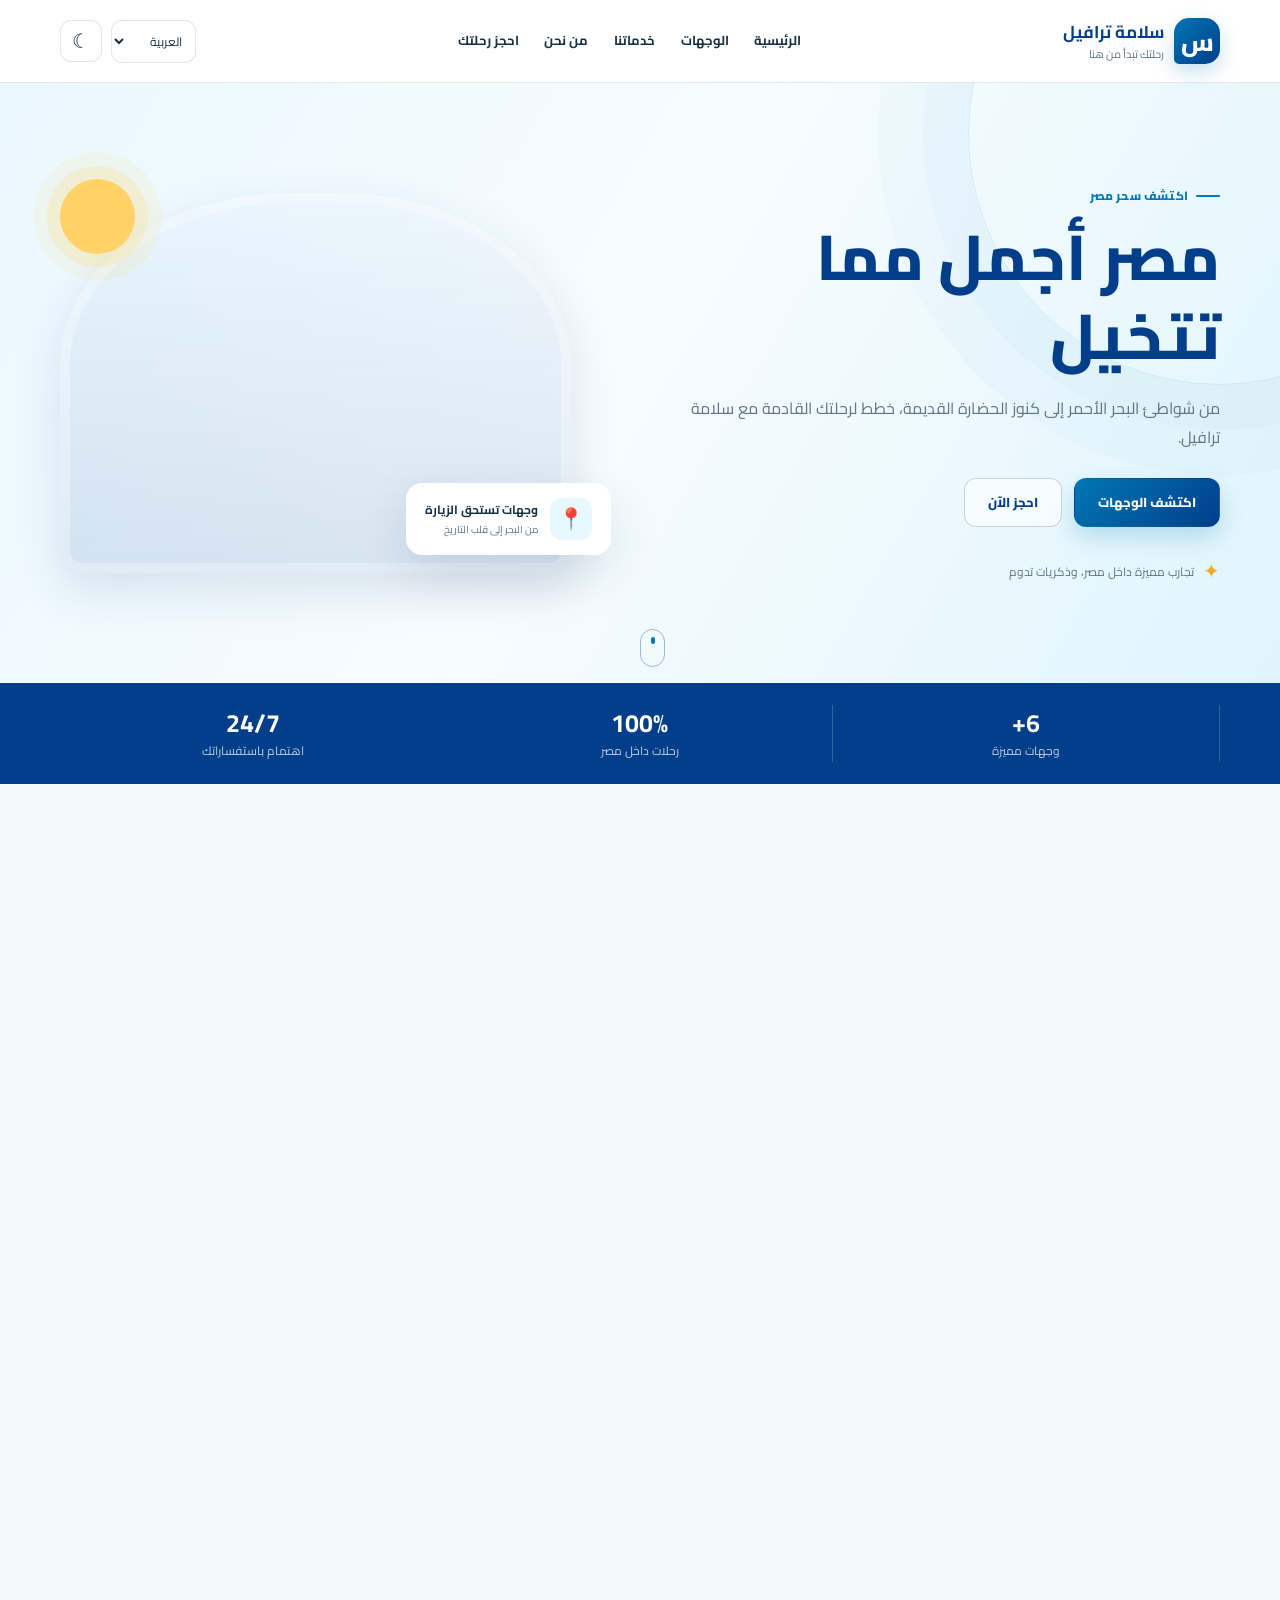
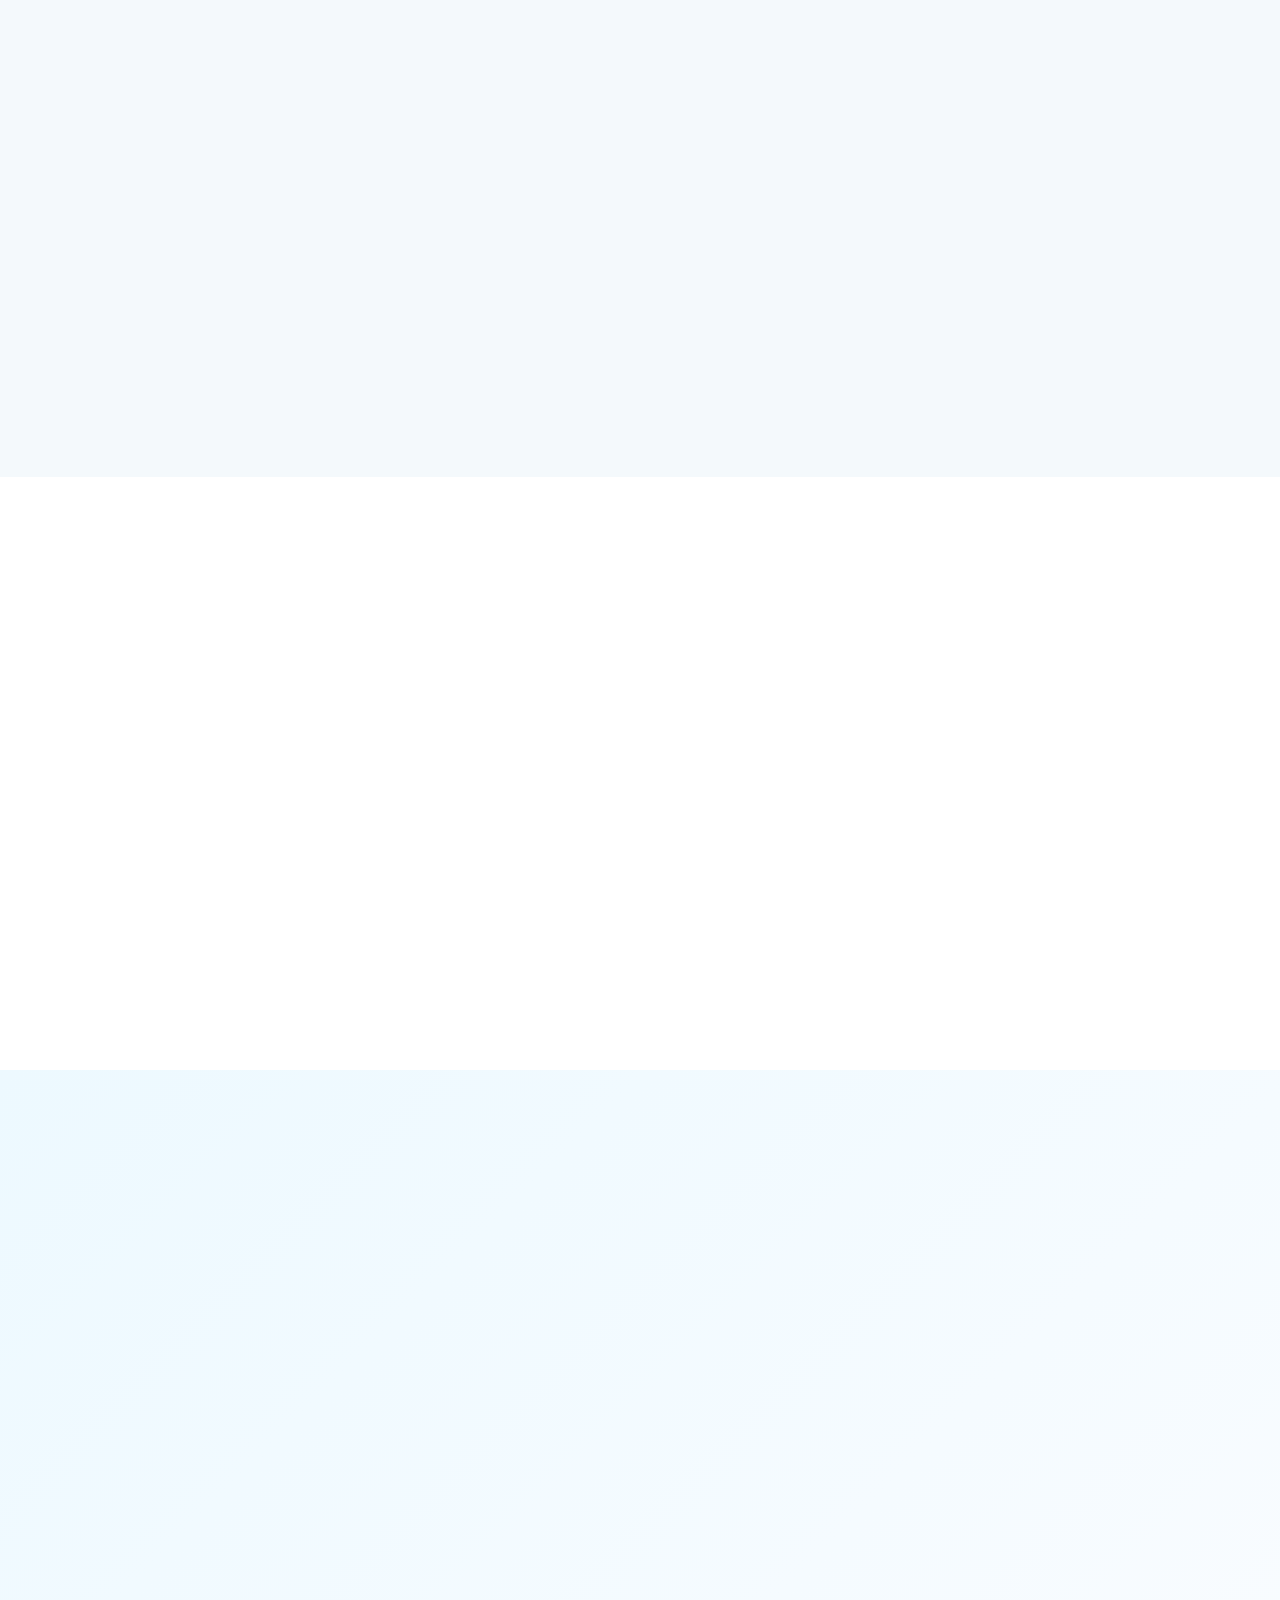
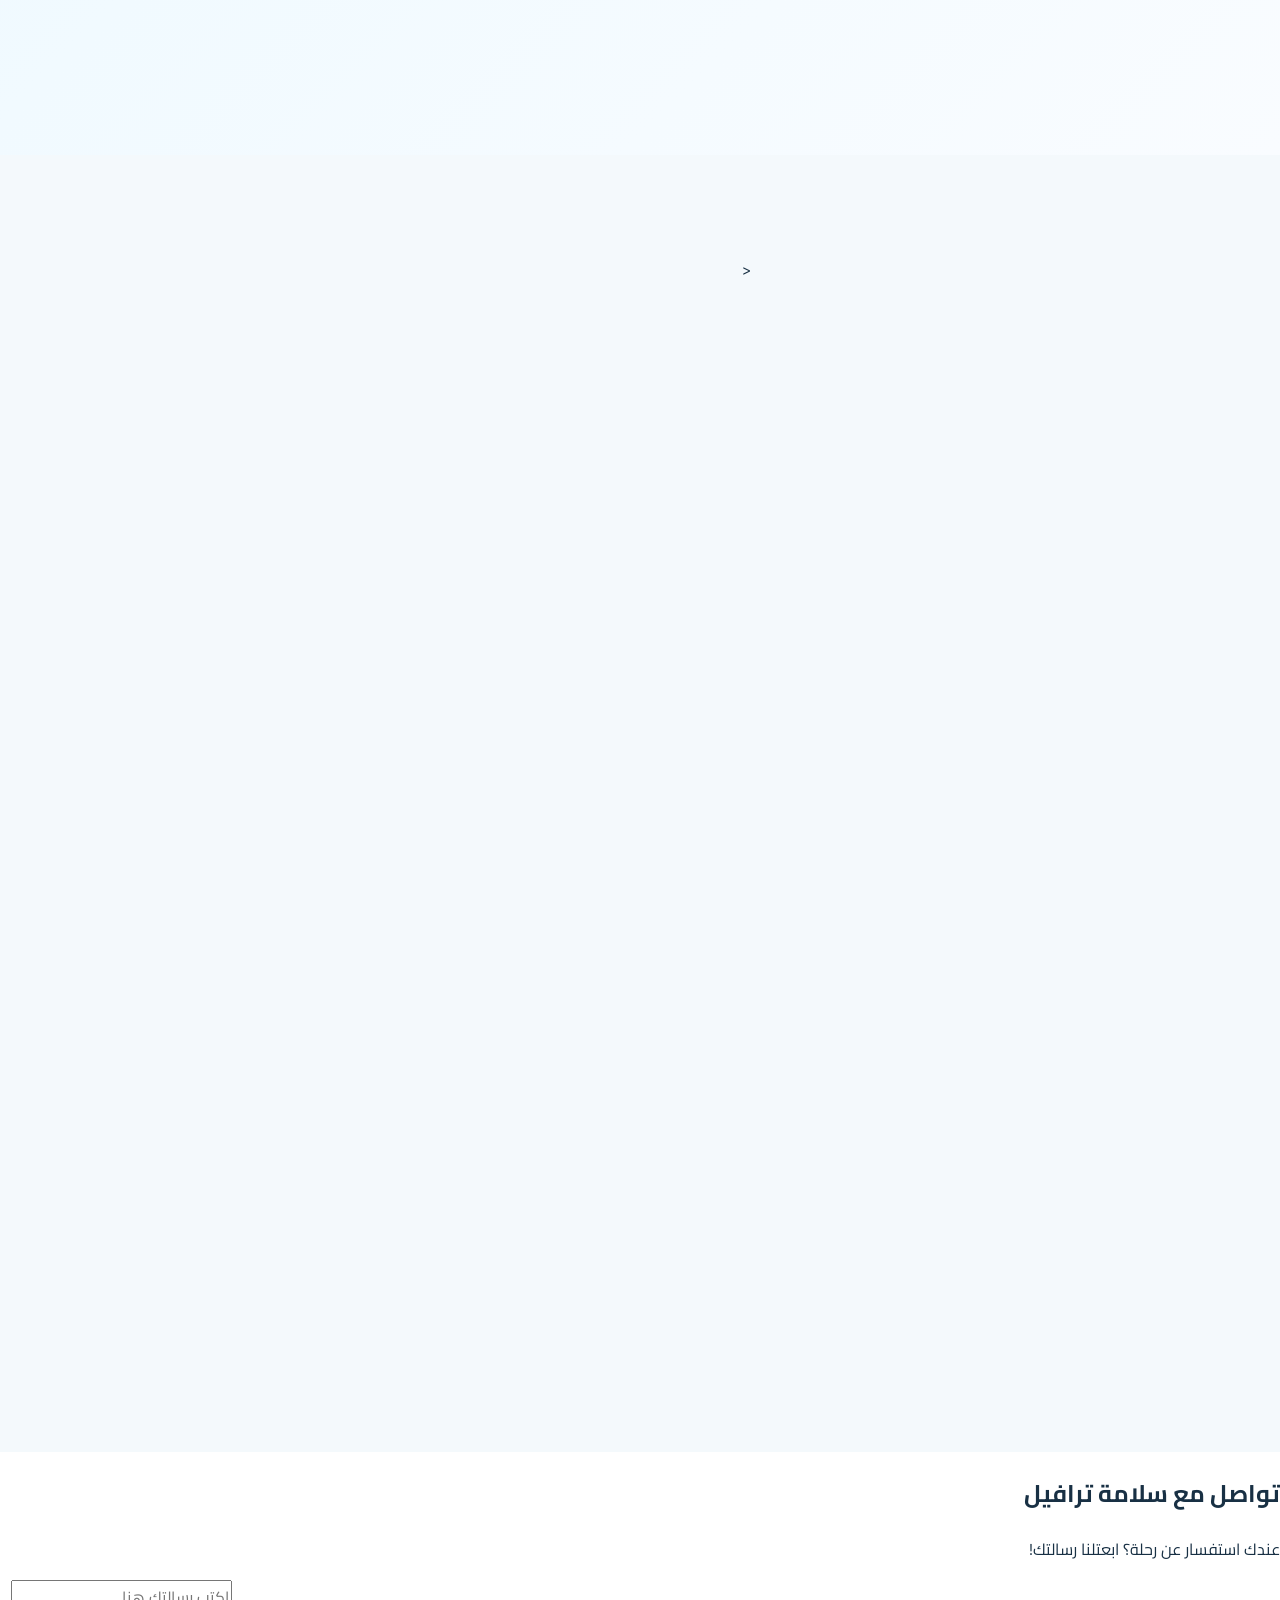
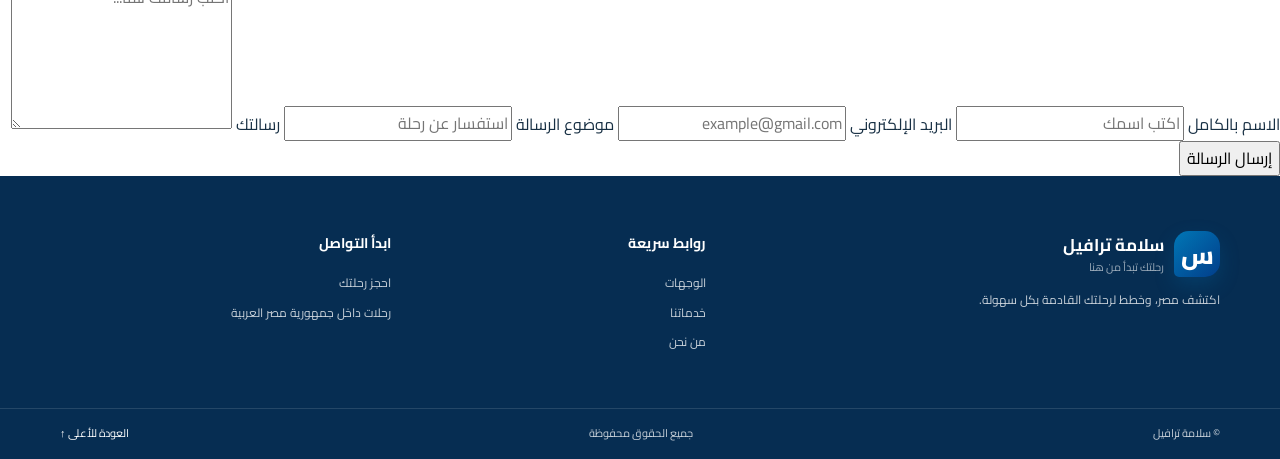
==== index.html @ ff1e90bd "Update index.html" ====
<!DOCTYPE html>
<html lang="ar" dir="rtl">
<head>
  <meta charset="UTF-8">
  <meta name="viewport" content="width=device-width, initial-scale=1.0">
  <meta name="description" content="سلامة ترافيل - اكتشف أجمل الرحلات السياحية داخل مصر واحجز رحلتك بسهولة.">
  <meta name="theme-color" content="#0077b6">
  <title>سلامة ترافيل | اكتشف مصر</title>
  <link rel="preconnect" href="https://fonts.googleapis.com">
  <link rel="preconnect" href="https://fonts.gstatic.com" crossorigin>
  <link href="https://fonts.googleapis.com/css2?family=Cairo:wght@400;500;600;700;800&display=swap" rel="stylesheet">
  <link rel="stylesheet" href="style.css">
  <script src="script.js" defer></script>
</head>
<body>
  <a class="skip-link" href="#main">انتقل إلى المحتوى</a>
  <header class="site-header" id="top">
    <div class="container header-inner">
      <a class="brand" href="#top" aria-label="سلامة ترافيل - الصفحة الرئيسية">
        <span class="brand-mark" aria-hidden="true">س</span>
        <span class="brand-copy"><strong data-i18n="brand">سلامة ترافيل</strong><small data-i18n="tagline">رحلتك تبدأ من هنا</small></span>
      </a>
      <button class="menu-toggle" id="menuToggle" aria-label="فتح القائمة" aria-expanded="false">☰</button>
      <nav class="main-nav" id="mainNav" aria-label="القائمة الرئيسية">
        <a href="#top" data-i18n="navHome">الرئيسية</a>
        <a href="#destinations" data-i18n="navDestinations">الوجهات</a>
        <a href="#services" data-i18n="navServices">خدماتنا</a>
        <a href="#about" data-i18n="navAbout">من نحن</a>
        <a href="#booking" data-i18n="navBooking">احجز رحلتك</a>
      </nav>
      <div class="header-actions">
        <label class="sr-only" for="langSelect">اختيار اللغة</label>
        <select id="langSelect" class="lang-select" aria-label="اختيار اللغة">
          <option value="ar">العربية</option>
          <option value="de">Deutsch</option>
          <option value="ru">Русский</option>
        </select>
        <button class="theme-toggle" id="themeToggle" type="button" aria-label="تبديل الوضع الداكن" title="تبديل الوضع">☾</button>
      </div>
    </div>
  </header>

  <main id="main">
    <section class="hero">
      <div class="hero-overlay"></div>
      <div class="container hero-layout">
        <div class="hero-content">
          <span class="eyebrow" data-i18n="heroEyebrow">اكتشف سحر مصر</span>
          <h1 data-i18n="heroTitle">مصر أجمل مما تتخيل</h1>
          <p data-i18n="heroText">من شواطئ البحر الأحمر إلى كنوز الحضارة القديمة، خطط لرحلتك القادمة مع سلامة ترافيل.</p>
          <div class="hero-buttons">
            <a class="button button-primary" href="#destinations" data-i18n="exploreBtn">اكتشف الوجهات</a>
            <a class="button button-outline" href="#booking" data-i18n="bookBtn">احجز الآن</a>
          </div>
          <div class="hero-note"><span class="note-icon">✦</span><span data-i18n="heroNote">تجارب مميزة داخل مصر، وذكريات تدوم</span></div>
        </div>
        <div class="hero-visual" aria-label="منظر سياحي في مصر">
          <div class="hero-photo"></div>
          <div class="floating-card"><span class="floating-icon">📍</span><span><strong data-i18n="heroCardTitle">وجهات تستحق الزيارة</strong><small data-i18n="heroCardText">من البحر إلى قلب التاريخ</small></span></div>
          <div class="sun-decoration" aria-hidden="true"></div>
        </div>
      </div>
      <a class="scroll-cue" href="#destinations" aria-label="انتقل إلى الوجهات"><span></span></a>
    </section>

    <section class="stats-strip" aria-label="مميزات سلامة ترافيل">
      <div class="container stats-grid">
        <div class="stat"><strong>6+</strong><span data-i18n="statDest">وجهات مميزة</span></div>
        <div class="stat"><strong>100%</strong><span data-i18n="statLocal">رحلات داخل مصر</span></div>
        <div class="stat"><strong>24/7</strong><span data-i18n="statSupport">اهتمام باستفساراتك</span></div>
      </div>
    </section>

    <section class="section destinations-section" id="destinations">
      <div class="container">
        <div class="section-heading reveal">
          <span class="eyebrow" data-i18n="destEyebrow">اختار مغامرتك</span>
          <h2 data-i18n="destTitle">وجهات مصر في انتظارك</h2>
          <p data-i18n="destIntro">استمتع بتنوع مصر بين البحر والطبيعة والتاريخ، واختر الوجهة الأقرب لقلبك.</p>
        </div>
        <div class="destination-grid">
          <article class="destination-card reveal">
            <div class="destination-image image-sharm" role="img" aria-label="شرم الشيخ"></div>
            <div class="destination-info"><span class="destination-type" data-i18n="typeSea">بحر وشواطئ</span><h3 data-i18n="sharm">شرم الشيخ</h3><p data-i18n="sharmText">مياه صافية وشعاب مرجانية وأجواء مليئة بالحيوية.</p><a class="text-link book-destination" href="#booking" data-destination="شرم الشيخ" data-i18n="details">اعرف المزيد <span>←</span></a></div>
          </article>
          <article class="destination-card reveal">
            <div class="destination-image image-hurghada" role="img" aria-label="الغردقة"></div>
            <div class="destination-info"><span class="destination-type" data-i18n="typeSea">بحر وشواطئ</span><h3 data-i18n="hurghada">الغردقة</h3><p data-i18n="hurghadaText">رحلات بحرية وأنشطة مائية وأيام مريحة على البحر الأحمر.</p><a class="text-link book-destination" href="#booking" data-destination="الغردقة" data-i18n="details">اعرف المزيد <span>←</span></a></div>
          </article>
          <article class="destination-card reveal">
            <div class="destination-image image-luxor" role="img" aria-label="الأقصر وأسوان"></div>
            <div class="destination-info"><span class="destination-type" data-i18n="typeHistory">تاريخ وحضارة</span><h3 data-i18n="luxor">الأقصر وأسوان</h3><p data-i18n="luxorText">رحلة بين المعابد والآثار ونهر النيل الساحر.</p><a class="text-link book-destination" href="#booking" data-destination="الأقصر وأسوان" data-i18n="details">اعرف المزيد <span>←</span></a></div>
          </article>
          <article class="destination-card reveal">
            <div class="destination-image image-siwa" role="img" aria-label="واحة سيوة"></div>
            <div class="destination-info"><span class="destination-type" data-i18n="typeNature">طبيعة وهدوء</span><h3 data-i18n="siwa">واحة سيوة</h3><p data-i18n="siwaText">واحة فريدة وعيون مياه ومناظر صحراوية خلابة.</p><a class="text-link book-destination" href="#booking" data-destination="واحة سيوة" data-i18n="details">اعرف المزيد <span>←</span></a></div>
          </article>
          <article class="destination-card reveal">
            <div class="destination-image image-alex" role="img" aria-label="الإسكندرية"></div>
            <div class="destination-info"><span class="destination-type" data-i18n="typeCity">مدينة ساحلية</span><h3 data-i18n="alex">الإسكندرية</h3><p data-i18n="alexText">أجواء البحر المتوسط والكورنيش والمعالم الثقافية.</p><a class="text-link book-destination" href="#booking" data-destination="الإسكندرية" data-i18n="details">اعرف المزيد <span>←</span></a></div>
          </article>
          <article class="destination-card reveal">
            <div class="destination-image image-cairo" role="img" aria-label="القاهرة والجيزة"></div>
            <div class="destination-info"><span class="destination-type" data-i18n="typeCulture">ثقافة ومغامرة</span><h3 data-i18n="cairo">القاهرة والجيزة</h3><p data-i18n="cairoText">الأهرامات وأجواء المدينة ومزيج من القديم والحديث.</p><a class="text-link book-destination" href="#booking" data-destination="القاهرة والجيزة" data-i18n="details">اعرف المزيد <span>←</span></a></div>
          </article>
        </div>
      </div>
    </section>

    <section class="section services-section" id="services">
      <div class="container">
        <div class="section-heading reveal">
          <span class="eyebrow" data-i18n="servicesEyebrow">خدماتنا</span>
          <h2 data-i18n="servicesTitle">نهتم بتفاصيل رحلتك</h2>
          <p data-i18n="servicesIntro">خطط أوضح وتجربة أسهل من أول استفسار لحد نهاية الرحلة.</p>
        </div>
        <div class="services-grid">
          <article class="service-card reveal"><div class="service-icon">🧭</div><h3 data-i18n="service1Title">تنظيم الرحلات</h3><p data-i18n="service1Text">مساعدة في اختيار الوجهة والبرنامج المناسب لوقتك واهتماماتك.</p></article>
          <article class="service-card reveal"><div class="service-icon">🏨</div><h3 data-i18n="service2Title">ترتيب الإقامة</h3><p data-i18n="service2Text">مساعدة في الاستفسار عن خيارات الإقامة المناسبة لرحلتك.</p></article>
          <article class="service-card reveal"><div class="service-icon">🚐</div><h3 data-i18n="service3Title">تنسيق الانتقالات</h3><p data-i18n="service3Text">تخطيط الانتقالات ضمن برنامج الرحلة حسب الاتفاق والتوافر.</p></article>
          <article class="service-card reveal"><div class="service-icon">💬</div><h3 data-i18n="service4Title">متابعة واستفسارات</h3><p data-i18n="service4Text">تواصل واضح للرد على أسئلتك ومساعدتك قبل الحجز.</p></article>
        </div>
      </div>
    </section>

    <section class="about-section section" id="about">
      <div class="container about-layout">
        <div class="about-art reveal"><div class="about-art-main"></div><div class="about-stamp">EGYPT<br><span>♥</span><br>TOUR</div></div>
        <div class="about-copy reveal">
          <span class="eyebrow" data-i18n="aboutEyebrow">عن سلامة ترافيل</span>
          <h2 data-i18n="aboutTitle">رحلات محلية بروح مختلفة</h2>
          <p data-i18n="aboutText">نهدف إلى مساعدتك على اكتشاف أماكن مصر المتنوعة من خلال تخطيط واضح وتجربة تناسب اهتماماتك وميزانيتك. تفاصيل الرحلة النهائية يتم تأكيدها معك قبل الحجز.</p>
          <div class="about-values">
            <div class="about-card"><span>✓</span><div><strong data-i18n="value1Title">وضوح وشفافية</strong><small data-i18n="value1Text">تفاصيل الرحلة والتكلفة قبل التأكيد.</small></div></div>
            <div class="about-card"><span>♡</span><div><strong data-i18n="value2Title">اهتمام بتجربتك</strong><small data-i18n="value2Text">نساعدك تختار ما يناسبك.</small></div></div>
            <div class="about-card"><span>✦</span><div><strong data-i18n="value3Title">اكتشف مصر</strong><small data-i18n="value3Text">مناظر وتجارب متنوعة داخل بلدنا.</small></div></div>
          </div>
          <a class="button button-primary" href="#booking" data-i18n="aboutBtn">ابدأ التخطيط</a>
        </div>
      </div>
    </section>

    <section class="booking-section section" id="booking">
      <div class="container booking-layout">
        <div class="booking-copy reveal">
          <span class="eyebrow" data-i18n="bookingEyebrow">خطوتك الأولى</span>
          <h2 data-i18n="bookingTitle">خلينا نخطط لرحلتك القادمة</h2>
          <p data-i18n="bookingText">املأ البيانات التالية وسيفتح لك برنامج البريد رسالة جاهزة بطلبك. لا يتم إرسال البيانات تلقائيًا من الموقع.</p>
          <div class="booking-points"><p><span>✓</span><span data-i18n="bookingPoint1">اختر الوجهة والموعد المناسب.</span></p><p><span>✓</span><span data-i18n="bookingPoint2">حدد عدد المسافرين ووسيلة التواصل.</span></p><p><span>✓</span><span data-i18n="bookingPoint3">راجع الرسالة قبل إرسالها.</span></p></div>
        </div>
        <<form
  class="booking-form reveal"
  id="bookingForm"
  action="https://formspree.io/f/xgaoqbly"
  method="POST"
>>
  <input
    type="hidden"
    name="_subject"
    value="طلب حجز جديد - سلامة ترافيل" >>
  
          <div class="form-heading"><h3 data-i18n="formTitle">طلب حجز رحلة</h3><p data-i18n="formSubtitle">كل الحقول المميزة بنجمة مطلوبة</p></div>
          <div class="form-grid">
            <div class="form-field"><label for="fullName" data-i18n="labelName">الاسم الكامل *</label><input id="fullName" name="fullName" autocomplete="name" required placeholder="اكتب اسمك"></div>
            <div class="form-field"><label for="email" data-i18n="labelEmail">البريد الإلكتروني *</label><input id="email" name="email" type="email" autocomplete="email" required placeholder="name@example.com"></div>
            <div class="form-field"><label for="destination" data-i18n="labelDestination">الوجهة *</label><select id="destination" name="destination" required><option value="" data-i18n="chooseDestination">اختر الوجهة</option><option>شرم الشيخ</option><option>الغردقة</option><option>الأقصر وأسوان</option><option>واحة سيوة</option><option>الإسكندرية</option><option>القاهرة والجيزة</option><option data-i18n="otherDestination">وجهة أخرى داخل مصر</option></select></div>
            <div class="form-field"><label for="tripDate" data-i18n="labelDate">التاريخ المفضل</label><input id="tripDate" name="tripDate" type="date"></div>
            <div class="form-field"><label for="travelers" data-i18n="labelTravelers">عدد المسافرين</label><select id="travelers" name="travelers"><option value="1">1</option><option value="2" selected>2</option><option value="3">3</option><option value="4">4</option><option value="5">5</option><option value="6+">6+</option></select></div>
            <div class="form-field"><label for="phone" data-i18n="labelPhone">رقم الهاتف (اختياري)</label><input id="phone" name="phone" type="tel" autocomplete="tel" placeholder="01xxxxxxxxx"></div>
            <div class="form-field form-field-wide"><label for="notes" data-i18n="labelNotes">تفاصيل إضافية</label><textarea id="notes" name="notes" rows="4" placeholder="اكتب أي تفاصيل تساعدنا في فهم طلبك"></textarea></div>
          </div>
          <button class="button button-primary submit-button" type="submit" data-i18n="submitBtn">تجهيز رسالة الحجز <span>↗</span></button>
          <p class="form-message" id="formMessage" role="status" aria-live="polite"></p>
          <p class="form-disclaimer" data-i18n="formDisclaimer">ملاحظة: هذا النموذج يجهز رسالة بريد إلكتروني ولا يؤكد الحجز تلقائيًا.</p>
        </form>
      </div>
    </section>
    
<section class="contact-section" id="contact">
  <h2>تواصل مع سلامة ترافيل</h2>
  <p>عندك استفسار عن رحلة؟ ابعتلنا رسالتك!</p>

  <form
    action="https://formspree.io/f/xgaoqbly"
    method="POST"
    class="contact-form"
  >
    <label for="name">الاسم بالكامل</label>
    <input
      type="text"
      id="name"
      name="name"
      placeholder="اكتب اسمك"
      required
    >

    <label for="email">البريد الإلكتروني</label>
    <input
      type="email"
      id="email"
      name="email"
      placeholder="example@gmail.com"
      required
    >

    <label for="subject">موضوع الرسالة</label>
    <input
      type="text"
      id="subject"
      name="subject"
      placeholder="استفسار عن رحلة"
      required
    >

    <label for="message">رسالتك</label>
    <textarea
      id="message"
      name="message"
      rows="5"
      placeholder="اكتب رسالتك هنا..."
      required
    ></textarea>

    <input
      type="hidden"
      name="_subject"
      value="رسالة جديدة من موقع سلامة ترافيل"
    >

    <button type="submit">إرسال الرسالة</button>
  </form>
</section>

  </main>

  <footer class="site-footer">
    <div class="container footer-main">
      <div class="footer-brand"><a class="brand brand-footer" href="#top"><span class="brand-mark">س</span><span class="brand-copy"><strong data-i18n="brand">سلامة ترافيل</strong><small data-i18n="tagline">رحلتك تبدأ من هنا</small></span></a><p data-i18n="footerText">اكتشف مصر، وخطط لرحلتك القادمة بكل سهولة.</p></div>
      <div class="footer-links"><h3 data-i18n="footerQuick">روابط سريعة</h3><a href="#destinations" data-i18n="navDestinations">الوجهات</a><a href="#services" data-i18n="navServices">خدماتنا</a><a href="#about" data-i18n="navAbout">من نحن</a></div>
      <div class="footer-links"><h3 data-i18n="footerContact">ابدأ التواصل</h3><a href="#booking" data-i18n="navBooking">احجز رحلتك</a><span data-i18n="footerLocation">رحلات داخل جمهورية مصر العربية</span></div>
    </div>
    <div class="footer-bottom"><div class="container"><span>© <span id="year"></span> <span data-i18n="brand">سلامة ترافيل</span></span><span data-i18n="footerRights">جميع الحقوق محفوظة</span><a href="#top" class="back-top" data-i18n="backTop">العودة للأعلى ↑</a></div></div>
  </footer>
</body>
</html>
---- style.css ----
@import url('https://fonts.googleapis.com/css2?family=Cairo:wght@400;500;600;700;800&display=swap');

:root {
  --blue: #0077b6;
  --deep-blue: #023e8a;
  --sky: #48cae4;
  --light: #f4f9fc;
  --white: #ffffff;
  --text: #183044;
  --muted: #617485;
  --border: rgba(2, 62, 138, .12);
  --shadow: 0 18px 50px rgba(4, 52, 91, .12);
  --card: #ffffff;
  --header-bg: rgba(255, 255, 255, .91);
}
* { box-sizing: border-box; }
html { scroll-behavior: smooth; scroll-padding-top: 90px; }
body { margin: 0; font-family: "Cairo", sans-serif; background: var(--white); color: var(--text); line-height: 1.8; }
body, input, select, textarea, button { font-family: "Cairo", sans-serif; }
a { color: inherit; text-decoration: none; }
button, input, select, textarea { font: inherit; }
button, a, select { -webkit-tap-highlight-color: transparent; }
img { max-width: 100%; }
.container { width: min(1160px, calc(100% - 40px)); margin-inline: auto; }
.section { padding: 100px 0; }
.sr-only { position: absolute; width: 1px; height: 1px; padding: 0; margin: -1px; overflow: hidden; clip: rect(0,0,0,0); white-space: nowrap; border: 0; }
.skip-link { position: fixed; top: 8px; inset-inline-start: 8px; z-index: 1000; padding: 8px 14px; background: var(--deep-blue); color: white; border-radius: 8px; transform: translateY(-150%); }
.skip-link:focus { transform: translateY(0); }

.site-header { position: sticky; top: 0; z-index: 100; background: var(--header-bg); backdrop-filter: blur(16px); border-bottom: 1px solid var(--border); transition: box-shadow .3s ease, background .3s ease; }
.site-header.scrolled { box-shadow: 0 8px 28px rgba(4, 52, 91, .09); }
.header-inner { min-height: 82px; display: flex; align-items: center; justify-content: space-between; gap: 24px; }
.brand { display: inline-flex; align-items: center; gap: 10px; flex-shrink: 0; }
.brand-mark { display: grid; place-items: center; width: 46px; height: 46px; border-radius: 15px 15px 15px 5px; color: #fff; font-weight: 800; font-size: 25px; background: linear-gradient(135deg, var(--blue), var(--deep-blue)); box-shadow: 0 8px 20px rgba(0,119,182,.22); }
.brand-copy { display: flex; flex-direction: column; line-height: 1.5; }
.brand-copy strong { color: var(--deep-blue); font-size: 17px; }
.brand-copy small { color: var(--muted); font-size: 11px; }
.main-nav { display: flex; align-items: center; justify-content: center; gap: clamp(12px, 2vw, 26px); }
.main-nav a { color: var(--text); font-size: 13px; font-weight: 700; position: relative; padding: 8px 0; transition: color .25s ease; }
.main-nav a::after { content: ""; position: absolute; height: 2px; bottom: 0; inset-inline-start: 0; width: 0; background: var(--blue); transition: width .25s ease; }
.main-nav a:hover, .main-nav a:focus-visible { color: var(--blue); }
.main-nav a:hover::after, .main-nav a:focus-visible::after { width: 100%; }
.header-actions { display: flex; align-items: center; gap: 9px; }
.lang-select, .theme-toggle, .menu-toggle { border: 1px solid var(--border); background: var(--card); color: var(--text); border-radius: 11px; }
.lang-select { padding: 8px 9px; font-size: 12px; max-width: 112px; }
.theme-toggle, .menu-toggle { width: 42px; height: 42px; cursor: pointer; display: grid; place-items: center; font-size: 20px; transition: transform .25s ease, background .25s ease; }
.theme-toggle:hover, .menu-toggle:hover { transform: translateY(-2px); background: var(--light); }
.menu-toggle { display: none; }

.hero { position: relative; overflow: hidden; min-height: 600px; display: flex; align-items: center; background: linear-gradient(120deg, #eaf8ff 0%, #f7fcff 48%, #dff5fc 100%); }
.hero::before { content: ""; position: absolute; width: 500px; height: 500px; border: 1px solid rgba(0,119,182,.12); border-radius: 50%; inset-inline-start: -190px; top: -200px; box-shadow: 0 0 0 45px rgba(0,119,182,.025), 0 0 0 90px rgba(0,119,182,.025); }
.hero-layout { position: relative; z-index: 1; display: grid; grid-template-columns: 1fr .95fr; gap: 60px; align-items: center; padding-block: 70px; }
.hero-content { animation: fadeUp .85s both; }
.eyebrow { display: inline-flex; align-items: center; gap: 8px; color: var(--blue); font-size: 12px; font-weight: 800; letter-spacing: .2px; }
.eyebrow::before { content: ""; width: 24px; height: 2px; border-radius: 5px; background: currentColor; }
.hero h1 { margin: 12px 0 18px; color: var(--deep-blue); font-size: clamp(38px, 5vw, 63px); line-height: 1.25; font-weight: 800; animation: fadeUp .85s .12s both; }
.hero-content > p { max-width: 540px; color: var(--muted); font-size: 16px; margin: 0 0 27px; animation: fadeUp .85s .22s both; }
.hero-buttons { display: flex; flex-wrap: wrap; gap: 12px; animation: fadeUp .85s .3s both; }
.button { display: inline-flex; align-items: center; justify-content: center; gap: 10px; border: 1px solid transparent; border-radius: 12px; min-height: 49px; padding: 11px 23px; font-size: 13px; font-weight: 800; cursor: pointer; transition: transform .25s ease, box-shadow .25s ease, background .25s ease; }
.button:hover { transform: translateY(-3px); }
.button-primary { color: #fff; background: linear-gradient(135deg, var(--blue), var(--deep-blue)); box-shadow: 0 10px 24px rgba(0,119,182,.23); }
.button-primary:hover { box-shadow: 0 15px 30px rgba(0,119,182,.32); }
.button-outline { color: var(--deep-blue); border-color: rgba(2,62,138,.22); background: rgba(255,255,255,.62); }
.button-outline:hover { background: #fff; }
.hero-note { display: flex; align-items: center; gap: 9px; color: var(--muted); font-size: 12px; margin-top: 26px; }
.note-icon { color: #f0a928; font-size: 20px; }
.hero-visual { min-height: 400px; position: relative; animation: slideIn .9s .1s both; }
.hero-photo { position: absolute; inset: 10px 25px 10px 0; border-radius: 45% 45% 22px 22px; background: linear-gradient(180deg, rgba(2,62,138,.02), rgba(2,62,138,.12)), url("https://images.unsplash.com/photo-1539768942893-daf53e448371?auto=format&fit=crop&w=1100&q=85") center/cover; box-shadow: var(--shadow); }
.hero-photo::after { content: ""; position: absolute; inset: 0; border: 10px solid rgba(255,255,255,.3); border-radius: inherit; }
.floating-card { position: absolute; bottom: 28px; inset-inline-start: -15px; display: flex; align-items: center; gap: 12px; padding: 14px 18px; background: var(--card); border: 1px solid rgba(255,255,255,.7); border-radius: 16px; box-shadow: var(--shadow); animation: floating 4s ease-in-out infinite; }
.floating-icon { display: grid; place-items: center; width: 42px; height: 42px; background: #e8f8ff; border-radius: 12px; font-size: 21px; }
.floating-card strong, .floating-card small { display: block; }
.floating-card strong { font-size: 12px; }
.floating-card small { color: var(--muted); font-size: 10px; }
.sun-decoration { position: absolute; top: -4px; inset-inline-end: 0; width: 75px; height: 75px; border-radius: 50%; background: #ffd166; box-shadow: 0 0 0 13px rgba(255,209,102,.2), 0 0 0 27px rgba(255,209,102,.1); animation: softGlow 4s ease-in-out infinite; }
.scroll-cue { position: absolute; bottom: 16px; left: 50%; width: 25px; height: 38px; border: 1px solid rgba(2,62,138,.35); border-radius: 20px; display: grid; place-items: start center; padding-top: 7px; }
.scroll-cue span { width: 4px; height: 7px; border-radius: 4px; background: var(--blue); animation: scrollDot 1.5s infinite; }

.stats-strip { background: var(--deep-blue); color: #fff; padding: 22px 0; }
.stats-grid { display: grid; grid-template-columns: repeat(3, 1fr); }
.stat { text-align: center; display: flex; flex-direction: column; gap: 0; border-inline-start: 1px solid rgba(255,255,255,.18); }
.stat:last-child { border: 0; }
.stat strong { font-size: 25px; line-height: 1.4; }
.stat span { color: rgba(255,255,255,.75); font-size: 12px; }

.section-heading { text-align: center; max-width: 650px; margin: 0 auto 42px; }
.section-heading .eyebrow { justify-content: center; }
.section-heading h2, .about-copy h2, .booking-copy h2 { margin: 8px 0 12px; color: var(--deep-blue); font-size: clamp(27px, 3.5vw, 39px); line-height: 1.4; }
.section-heading h2::after { content: ""; display: block; width: 55px; height: 3px; margin: 12px auto 0; border-radius: 5px; background: linear-gradient(90deg, var(--sky), var(--blue)); transition: width .3s ease; }
.section-heading:hover h2::after { width: 90px; }
.section-heading p { margin: 0; color: var(--muted); font-size: 14px; }
.destinations-section { background: var(--light); }
.destination-grid { display: grid; grid-template-columns: repeat(3, minmax(0, 1fr)); gap: 23px; }
.destination-card { overflow: hidden; border: 1px solid var(--border); border-radius: 19px; background: var(--card); box-shadow: 0 8px 26px rgba(4,52,91,.045); transition: transform .35s ease, box-shadow .35s ease; }
.destination-card:hover { transform: translateY(-8px); box-shadow: var(--shadow); }
.destination-image { height: 220px; background-position: center; background-size: cover; transition: transform .65s cubic-bezier(.2,.8,.2,1); }
.destination-card:hover .destination-image { transform: scale(1.045); }
.image-sharm { background-image: url("https://images.unsplash.com/photo-1544551763-46a013bb70d5?auto=format&fit=crop&w=900&q=80"); }
.image-hurghada { background-image: url("https://images.unsplash.com/photo-1514282401047-d79a71a590e8?auto=format&fit=crop&w=900&q=80"); }
.image-luxor { background-image: url("https://images.unsplash.com/photo-1568322445389-f64ac2515020?auto=format&fit=crop&w=900&q=80"); }
.image-siwa { background-image: url("https://images.unsplash.com/photo-1509316785289-025f5b846b35?auto=format&fit=crop&w=900&q=80"); }
.image-alex { background-image: url("https://images.unsplash.com/photo-1500375592092-40eb2168fd21?auto=format&fit=crop&w=900&q=80"); }
.image-cairo { background-image: url("https://images.unsplash.com/photo-1503177119275-0aa32b3a9368?auto=format&fit=crop&w=900&q=80"); }
.destination-info { position: relative; padding: 20px 21px 23px; }
.destination-type { display: inline-block; color: var(--blue); background: rgba(72,202,228,.14); border-radius: 7px; padding: 3px 9px; font-size: 10px; font-weight: 800; }
.destination-info h3 { margin: 9px 0 5px; font-size: 20px; color: var(--deep-blue); }
.destination-info p { min-height: 54px; margin: 0 0 15px; color: var(--muted); font-size: 12px; }
.text-link { display: inline-flex; align-items: center; gap: 10px; color: var(--blue); font-weight: 800; font-size: 12px; }
.text-link span { transition: transform .25s ease; }
.text-link:hover span { transform: translateX(-5px); }

.services-section { background: var(--white); }
.services-grid { display: grid; grid-template-columns: repeat(4, minmax(0, 1fr)); gap: 18px; }
.service-card { padding: 27px 22px; border: 1px solid var(--border); border-radius: 17px; background: var(--card); transition: transform .3s ease, box-shadow .3s ease, border-color .3s ease; }
.service-card:hover { transform: translateY(-7px); border-color: rgba(0,119,182,.3); box-shadow: var(--shadow); }
.service-icon { width: 55px; height: 55px; display: grid; place-items: center; border-radius: 16px; background: linear-gradient(135deg, #e9f9ff, #d8f3ff); font-size: 25px; transition: transform .3s ease; }
.service-card:hover .service-icon { transform: rotate(-7deg) scale(1.07); }
.service-card h3 { margin: 17px 0 7px; font-size: 16px; color: var(--deep-blue); }
.service-card p { margin: 0; color: var(--muted); font-size: 12px; }

.about-section { background: linear-gradient(135deg, #edf9ff, #f9fcff); overflow: hidden; }
.about-layout { display: grid; grid-template-columns: .9fr 1.1fr; align-items: center; gap: 75px; }
.about-art { position: relative; min-height: 450px; }
.about-art-main { position: absolute; inset: 0 0 20px 25px; border-radius: 26px 90px 26px 26px; background: linear-gradient(180deg, rgba(2,62,138,.03), rgba(2,62,138,.16)), url("https://images.unsplash.com/photo-1539650116574-75c0c6d73f6e?auto=format&fit=crop&w=1000&q=85") center/cover; box-shadow: var(--shadow); }
.about-stamp { position: absolute; bottom: 0; inset-inline-start: 0; display: grid; place-items: center; width: 115px; height: 115px; border-radius: 50%; text-align: center; color: #fff; background: var(--blue); border: 7px solid var(--light); font-size: 13px; font-weight: 800; line-height: 1.25; transform: rotate(-10deg); box-shadow: 0 8px 25px rgba(0,119,182,.2); }
.about-stamp span { color: #ffd166; font-size: 19px; }
.about-copy h2 { margin-top: 9px; }
.about-copy > p { color: var(--muted); font-size: 14px; margin-bottom: 25px; }
.about-values { display: grid; gap: 12px; margin-bottom: 27px; }
.about-card { display: flex; align-items: center; gap: 13px; padding: 12px 14px; background: rgba(255,255,255,.76); border: 1px solid rgba(2,62,138,.08); border-radius: 13px; transition: transform .25s ease, box-shadow .25s ease; }
.about-card:hover { transform: translateX(-4px); box-shadow: 0 8px 22px rgba(4,52,91,.07); }
.about-card > span { flex: 0 0 37px; width: 37px; height: 37px; display: grid; place-items: center; color: var(--blue); background: #e6f8ff; border-radius: 11px; font-weight: 800; }
.about-card strong, .about-card small { display: block; }
.about-card strong { font-size: 12px; }
.about-card small { color: var(--muted); font-size: 11px; }

.booking-section { background: var(--light); }
.booking-layout { display: grid; grid-template-columns: .75fr 1.25fr; gap: 55px; align-items: start; }
.booking-copy { padding-top: 30px; }
.booking-copy h2 { font-size: clamp(29px, 3vw, 40px); }
.booking-copy > p { color: var(--muted); font-size: 14px; }
.booking-points { margin-top: 25px; display: grid; gap: 10px; }
.booking-points p { display: flex; align-items: center; gap: 10px; margin: 0; font-size: 12px; color: var(--text); }
.booking-points p span:first-child { display: grid; place-items: center; width: 24px; height: 24px; flex: 0 0 24px; color: #fff; background: var(--blue); border-radius: 50%; font-size: 12px; }
.booking-form { padding: 30px; border: 1px solid var(--border); border-radius: 21px; background: var(--card); box-shadow: var(--shadow); }
.form-heading { margin-bottom: 22px; }
.form-heading h3 { margin: 0; color: var(--deep-blue); font-size: 21px; }
.form-heading p { margin: 3px 0 0; color: var(--muted); font-size: 11px; }
.form-grid { display: grid; grid-template-columns: repeat(2, minmax(0, 1fr)); gap: 16px; }
.form-field { display: flex; flex-direction: column; gap: 6px; }
.form-field-wide { grid-column: 1 / -1; }
.form-field label { font-size: 12px; font-weight: 700; }
.form-field input, .form-field select, .form-field textarea { width: 100%; min-width: 0; border: 1px solid var(--border); outline: 0; border-radius: 10px; padding: 11px 12px; background: var(--light); color: var(--text); font-size: 12px; transition: border-color .2s ease, box-shadow .2s ease, background .2s ease; }
.form-field input:focus, .form-field select:focus, .form-field textarea:focus { border-color: var(--blue); box-shadow: 0 0 0 3px rgba(0,119,182,.1); background: var(--card); }
.form-field textarea { resize: vertical; }
.submit-button { width: 100%; margin-top: 20px; }
.form-message { color: var(--blue); font-size: 12px; margin: 10px 0 0; }
.form-disclaimer { color: var(--muted); font-size: 10px; margin: 12px 0 0; }

.site-footer { color: rgba(255,255,255,.78); background: #062d52; }
.footer-main { display: grid; grid-template-columns: 1.4fr .8fr 1fr; gap: 50px; padding-block: 55px; }
.brand-footer .brand-copy strong { color: #fff; }
.brand-footer .brand-copy small { color: rgba(255,255,255,.6); }
.footer-brand p { max-width: 300px; font-size: 12px; }
.footer-links { display: flex; flex-direction: column; align-items: flex-start; gap: 8px; font-size: 12px; }
.footer-links h3 { margin: 0 0 8px; color: #fff; font-size: 14px; }
.footer-links a:hover, .back-top:hover { color: var(--sky); }
.footer-bottom { border-top: 1px solid rgba(255,255,255,.12); padding: 15px 0; font-size: 11px; }
.footer-bottom .container { display: flex; justify-content: space-between; gap: 15px; align-items: center; flex-wrap: wrap; }
.back-top { color: #fff; }

.reveal { opacity: 0; transform: translateY(25px); transition: opacity .65s ease, transform .65s ease; }
.reveal.is-visible { opacity: 1; transform: translateY(0); }
@keyframes fadeUp { from { opacity: 0; transform: translateY(24px); } to { opacity: 1; transform: translateY(0); } }
@keyframes slideIn { from { opacity: 0; transform: translateX(-25px); } to { opacity: 1; transform: translateX(0); } }
@keyframes floating { 0%,100% { transform: translateY(0); } 50% { transform: translateY(-9px); } }
@keyframes softGlow { 0%,100% { box-shadow: 0 0 0 13px rgba(255,209,102,.2), 0 0 0 27px rgba(255,209,102,.1); } 50% { box-shadow: 0 0 0 18px rgba(255,209,102,.17), 0 0 0 34px rgba(255,209,102,.07); } }
@keyframes scrollDot { 0% { opacity: 0; transform: translateY(0); } 40% { opacity: 1; } 100% { opacity: 0; transform: translateY(10px); } }

body.dark { --light: #0c1c2b; --white: #091725; --text: #e7f1fa; --muted: #a4b8c9; --border: rgba(180,215,239,.14); --card: #102538; --header-bg: rgba(9,23,37,.92); --shadow: 0 18px 50px rgba(0,0,0,.24); }
body.dark .hero { background: linear-gradient(120deg, #0c253b, #102b40 50%, #0b2031); }
body.dark .hero h1, body.dark .section-heading h2, body.dark .about-copy h2, body.dark .booking-copy h2, body.dark .destination-info h3, body.dark .service-card h3, body.dark .form-heading h3 { color: #d7f1ff; }
body.dark .about-section { background: linear-gradient(135deg, #0d2335, #0b1c2c); }
body.dark .about-card { background: rgba(16,37,56,.8); }
body.dark .destination-image { filter: brightness(.84); }
body.dark .button-outline { color: #e7f1fa; background: rgba(16,37,56,.75); border-color: var(--border); }
body.dark .button-outline:hover { background: #17354d; }
body.dark .floating-icon, body.dark .service-icon, body.dark .about-card > span { background: #183b55; }
body.dark .hero-photo::after { border-color: rgba(9,23,37,.25); }
body.dark .lang-select, body.dark .theme-toggle, body.dark .menu-toggle { background: var(--card); color: var(--text); }

html[dir="ltr"] body { text-align: left; }
html[dir="ltr"] .about-card:hover { transform: translateX(4px); }
html[dir="ltr"] .text-link:hover span { transform: translateX(5px); }

@media (max-width: 1000px) {
  .header-inner { gap: 14px; }
  .main-nav { gap: 13px; }
  .main-nav a { font-size: 12px; }
  .hero-layout { gap: 35px; }
  .about-layout { gap: 45px; }
  .services-grid { grid-template-columns: repeat(2, minmax(0, 1fr)); }
}
@media (max-width: 780px) {
  .container { width: min(100% - 30px, 560px); }
  .section { padding: 72px 0; }
  .header-inner { min-height: 72px; flex-wrap: wrap; }
  .brand-mark { width: 41px; height: 41px; }
  .brand-copy strong { font-size: 15px; }
  .menu-toggle { display: grid; margin-inline-start: auto; }
  .header-actions { gap: 6px; }
  .lang-select { max-width: 93px; padding: 7px 5px; }
  .main-nav { display: none; order: 5; width: 100%; padding: 5px 0 16px; flex-direction: column; align-items: stretch; gap: 3px; }
  .main-nav.open { display: flex; animation: fadeUp .25s both; }
  .main-nav a { padding: 9px 12px; border-radius: 8px; }
  .main-nav a:hover { background: var(--light); }
  .main-nav a::after { display: none; }
  .hero { min-height: auto; }
  .hero-layout { grid-template-columns: 1fr; gap: 25px; padding-block: 55px 65px; }
  .hero-content { text-align: center; }
  .hero-content .eyebrow, .hero-note { justify-content: center; }
  .hero h1 { font-size: clamp(35px, 9vw, 52px); }
  .hero-content > p { margin-inline: auto; font-size: 14px; }
  .hero-buttons { justify-content: center; }
  .hero-visual { min-height: 320px; width: min(100%, 440px); margin-inline: auto; }
  .hero-photo { inset-inline-start: 12px; inset-inline-end: 12px; }
  .floating-card { inset-inline-start: 0; }
  .sun-decoration { inset-inline-end: 3px; width: 55px; height: 55px; }
  .scroll-cue { display: none; }
  .stats-grid { gap: 8px; }
  .stat strong { font-size: 21px; }
  .stat span { font-size: 10px; }
  .destination-grid { grid-template-columns: repeat(2, minmax(0, 1fr)); gap: 14px; }
  .destination-image { height: 170px; }
  .destination-info { padding: 15px; }
  .destination-info h3 { font-size: 17px; }
  .destination-info p { font-size: 11px; }
  .about-layout, .booking-layout { grid-template-columns: 1fr; gap: 35px; }
  .about-art { min-height: 340px; width: min(100%, 460px); margin-inline: auto; }
  .booking-copy { padding-top: 0; }
  .footer-main { grid-template-columns: 1fr 1fr; gap: 30px; }
  .footer-brand { grid-column: 1 / -1; }
}
@media (max-width: 480px) {
  .container { width: calc(100% - 26px); }
  .header-inner { gap: 8px; }
  .header-actions { margin-inline-start: 0; }
  .theme-toggle, .menu-toggle { width: 37px; height: 37px; }
  .brand { gap: 7px; }
  .brand-mark { width: 36px; height: 36px; border-radius: 12px 12px 12px 4px; font-size: 21px; }
  .brand-copy strong { font-size: 13px; }
  .brand-copy small { font-size: 9px; }
  .lang-select { max-width: 78px; font-size: 10px; }
  .destination-grid { grid-template-columns: 1fr; }
  .destination-image { height: 210px; }
  .destination-info p { min-height: 0; }
  .services-grid { grid-template-columns: 1fr; }
  .service-card { padding: 22px; }
  .stats-grid { grid-template-columns: 1fr; gap: 15px; }
  .stat { border-inline-start: 0; border-bottom: 1px solid rgba(255,255,255,.18); padding-bottom: 12px; }
  .stat:last-child { border-bottom: 0; padding-bottom: 0; }
  .form-grid { grid-template-columns: 1fr; }
  .form-field-wide { grid-column: auto; }
  .booking-form { padding: 20px 16px; }
  .about-art { min-height: 280px; }
  .about-stamp { width: 95px; height: 95px; font-size: 11px; }
  .footer-main { grid-template-columns: 1fr; gap: 25px; padding-block: 40px; }
  .footer-brand { grid-column: auto; }
}
@media (prefers-reduced-motion: reduce) {
  *, *::before, *::after { scroll-behavior: auto !important; animation-duration: .01ms !important; animation-iteration-count: 1 !important; transition-duration: .01ms !important; }
  .reveal { opacity: 1; transform: none; }
}
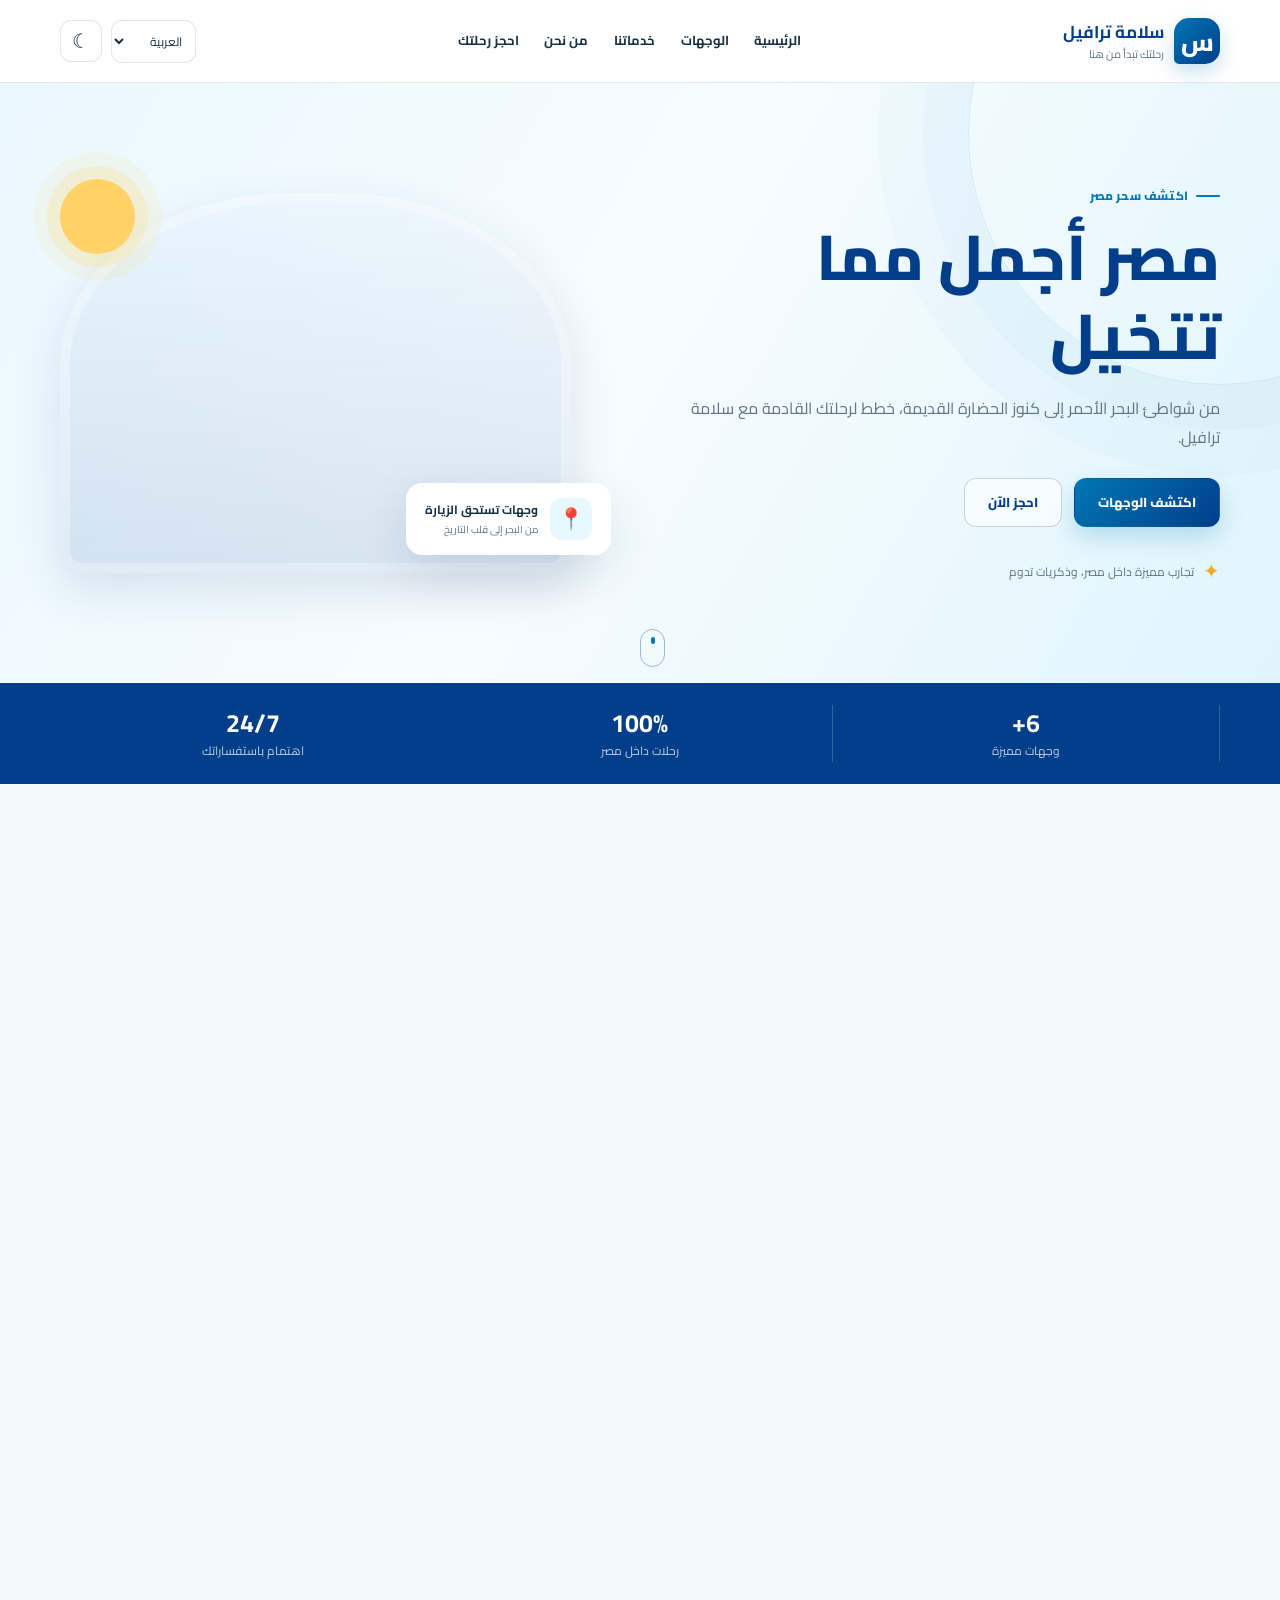
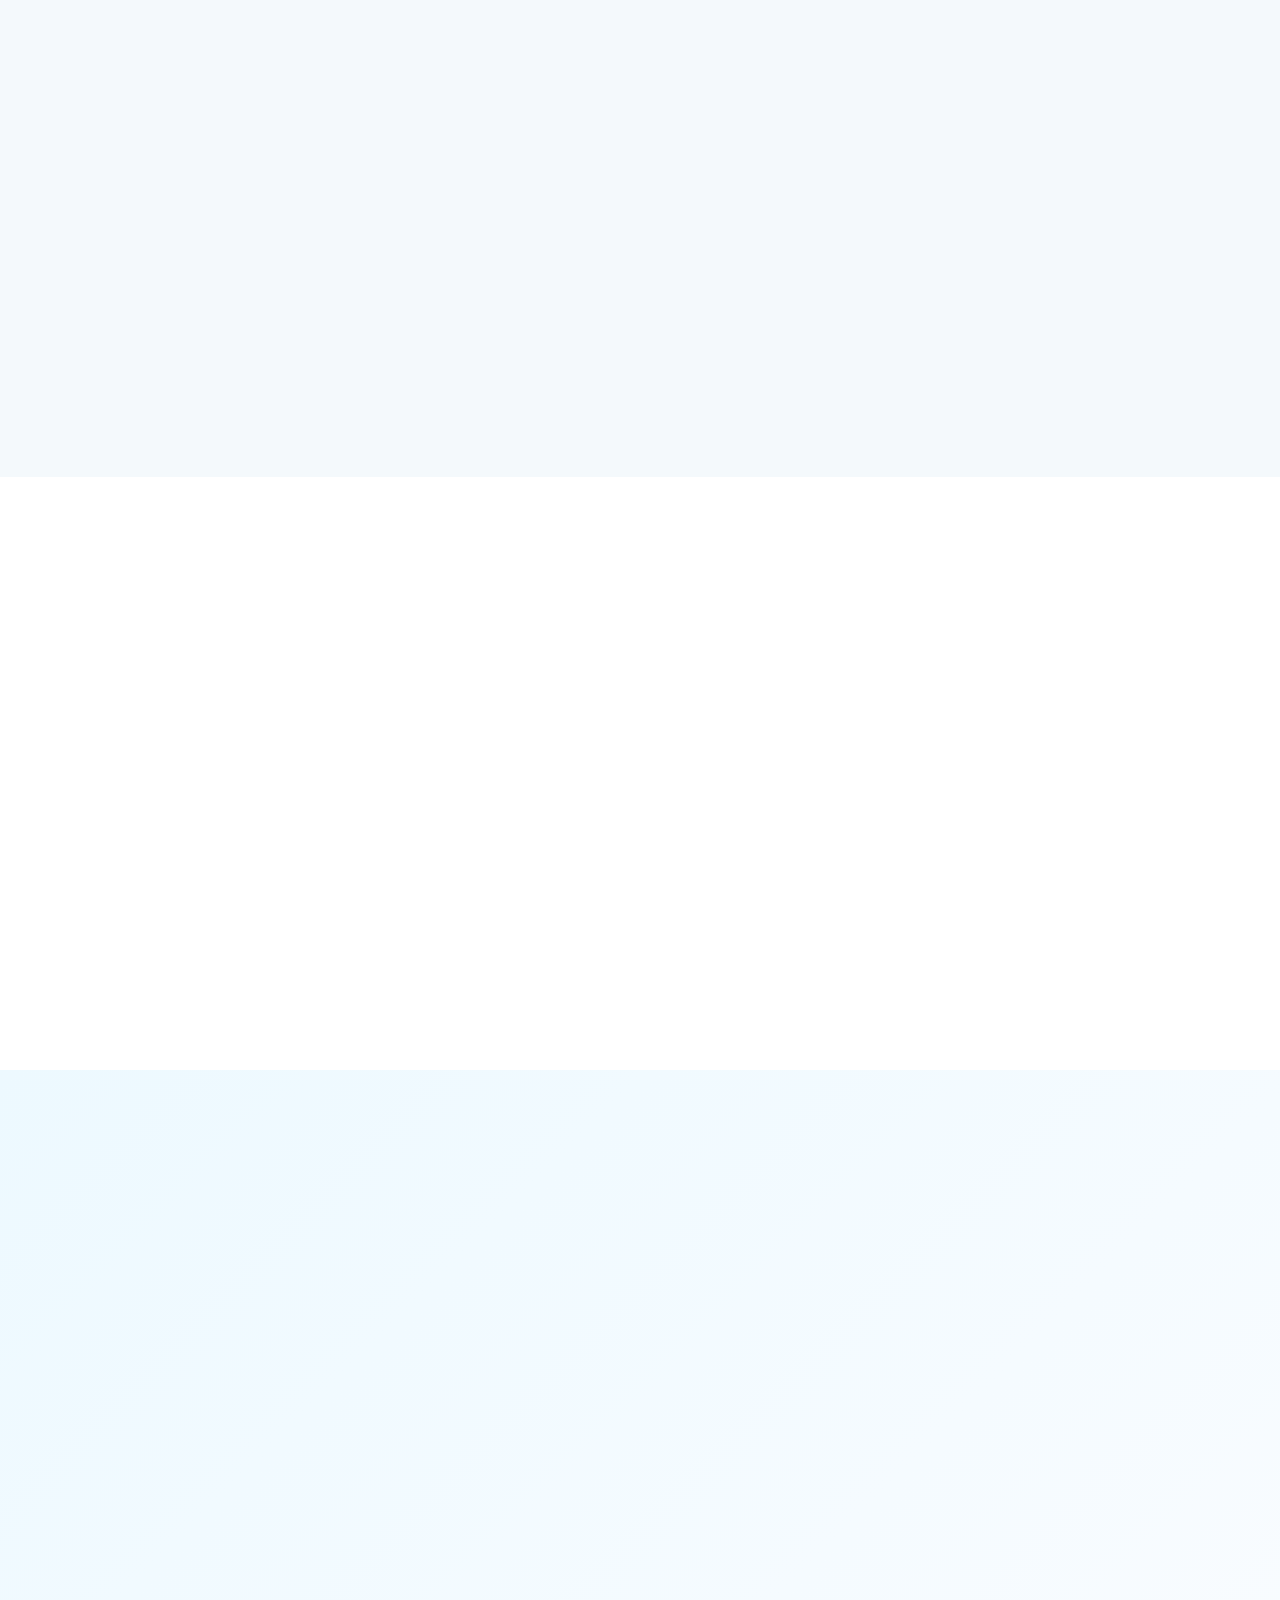
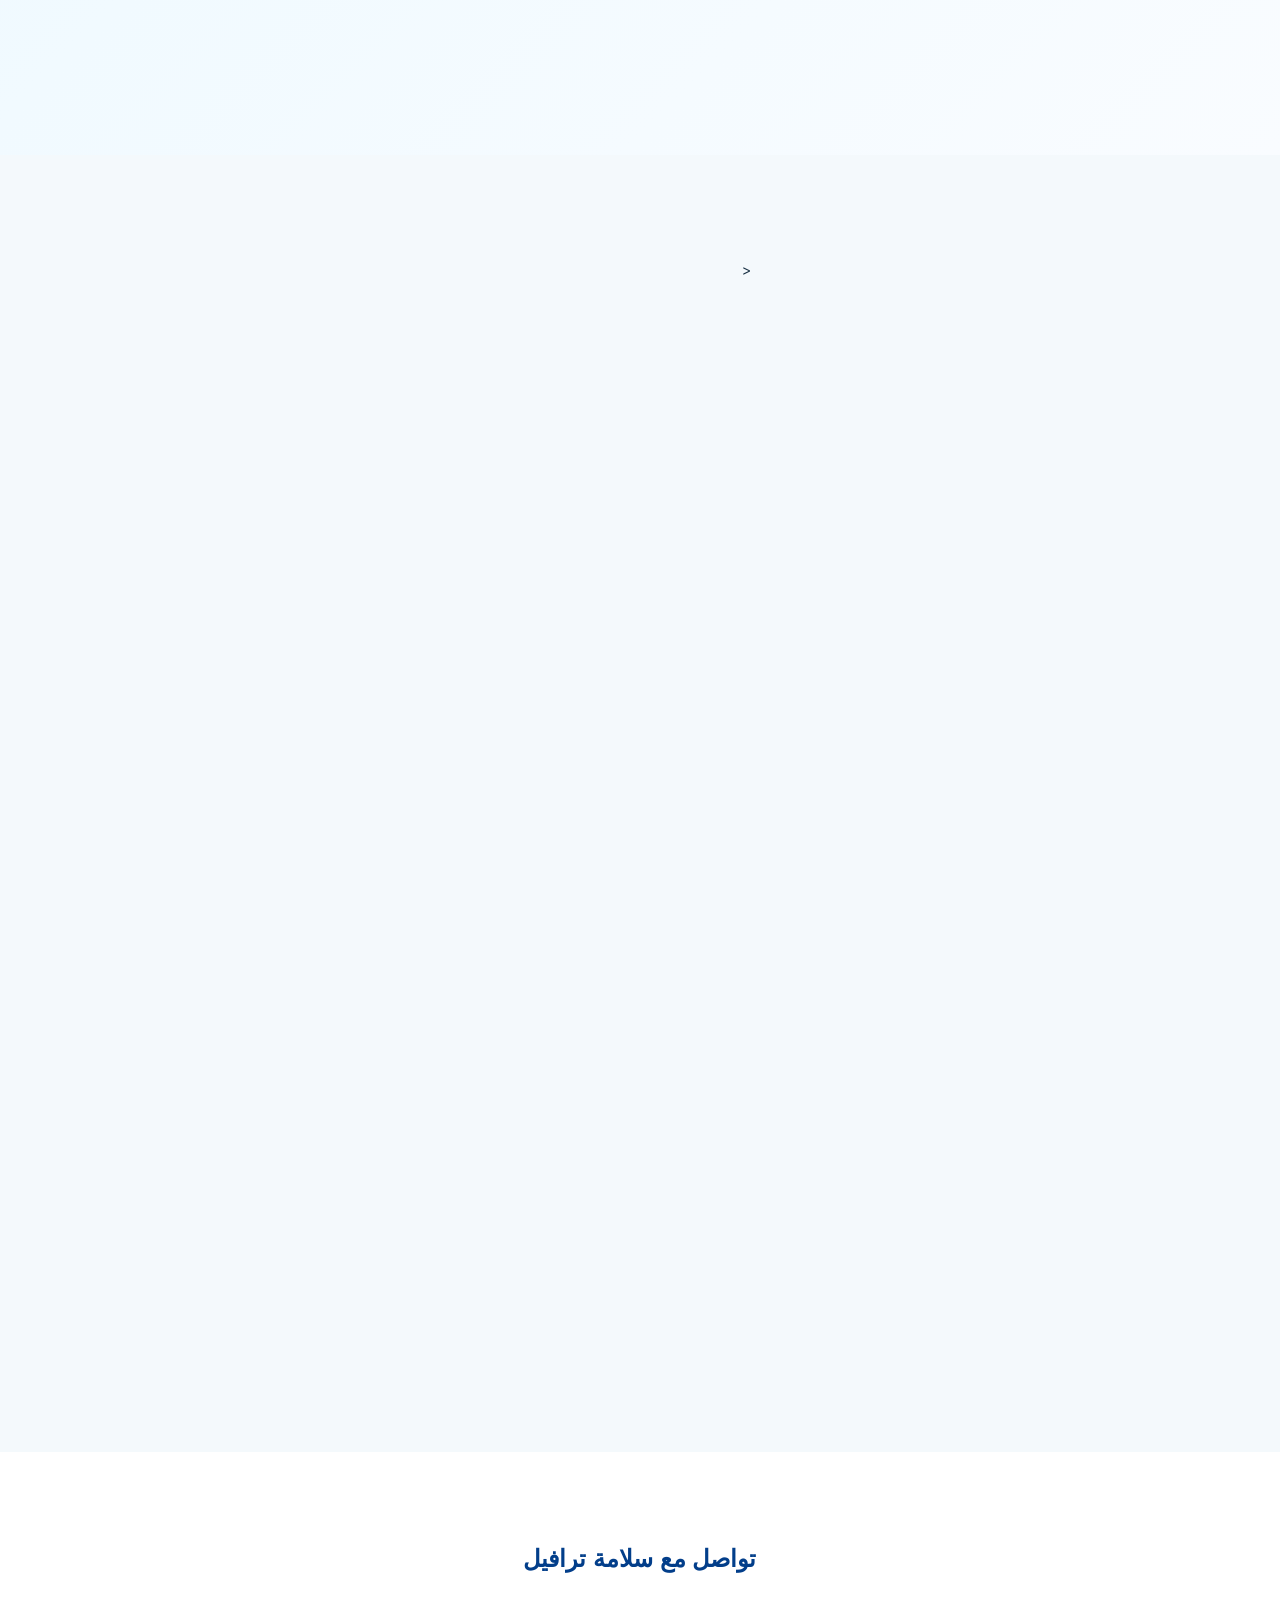
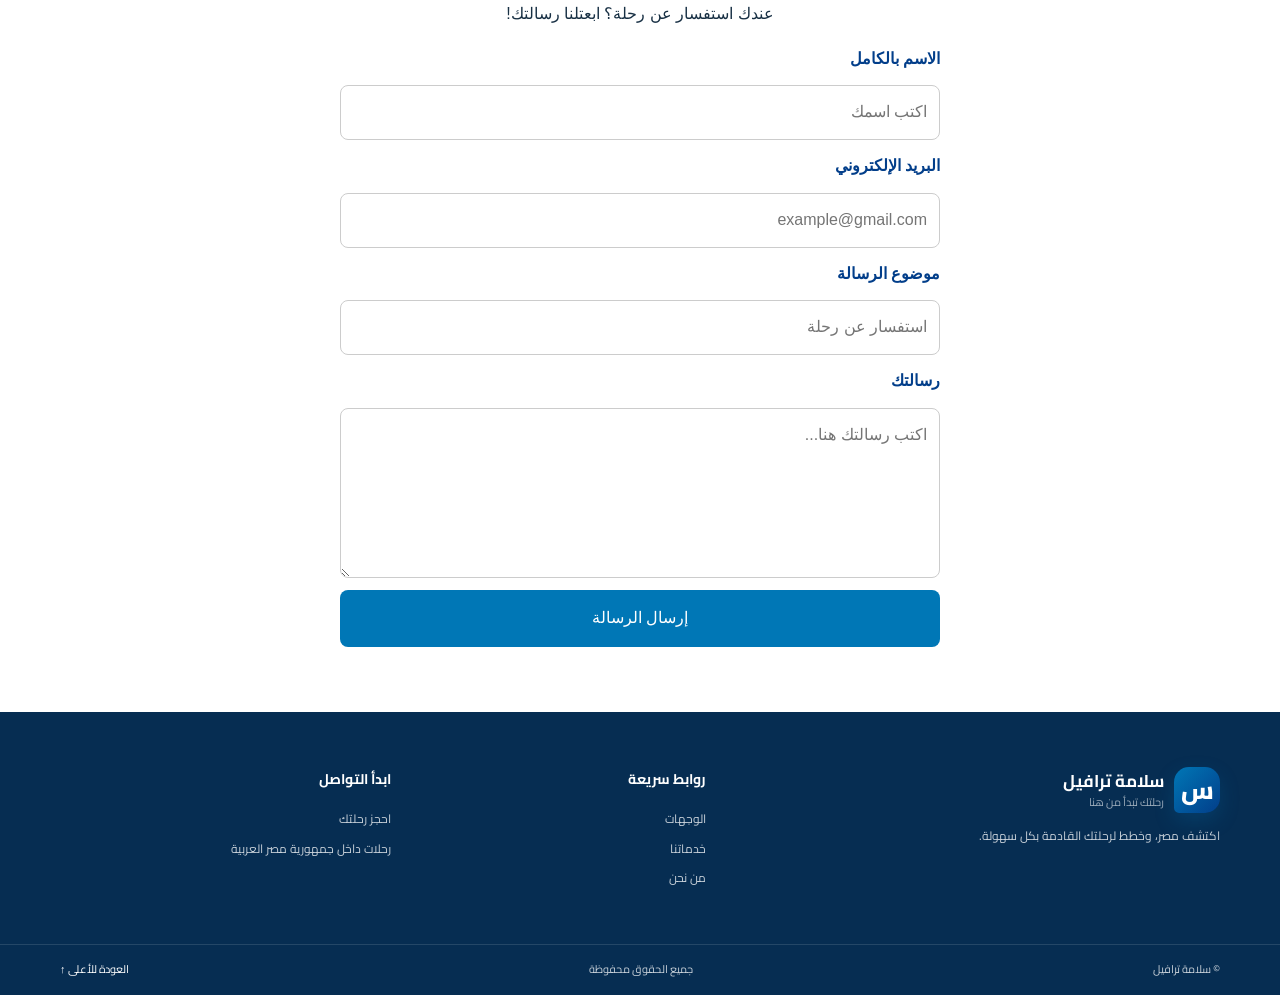
==== commit 6e510a0c: "Update index.html" ====
--- a/index.html
+++ b/index.html
@@ -229,7 +229,7 @@
 
     <button type="submit">إرسال الرسالة</button>
   </form>
-</section>
+
 
   </main>
 
--- a/style.css
+++ b/style.css
@@ -271,3 +271,58 @@
   *, *::before, *::after { scroll-behavior: auto !important; animation-duration: .01ms !important; animation-iteration-count: 1 !important; transition-duration: .01ms !important; }
   .reveal { opacity: 1; transform: none; }
 }
+
+.contact-section {
+  max-width: 650px;
+  margin: 40px auto;
+  padding: 25px;
+  direction: rtl;
+  font-family: Arial, sans-serif;
+  text-align: right;
+}
+
+.contact-section h2 {
+  color: #023e8a;
+  text-align: center;
+}
+
+.contact-section p {
+  text-align: center;
+  line-height: 1.8;
+}
+
+.contact-form {
+  display: flex;
+  flex-direction: column;
+  gap: 12px;
+}
+
+.contact-form label {
+  font-weight: bold;
+  color: #023e8a;
+}
+
+.contact-form input,
+.contact-form textarea {
+  width: 100%;
+  box-sizing: border-box;
+  padding: 12px;
+  border: 1px solid #ccc;
+  border-radius: 8px;
+  font: inherit;
+}
+
+.contact-form button {
+  padding: 14px;
+  background: #0077b6;
+  color: white;
+  border: none;
+  border-radius: 8px;
+  cursor: pointer;
+  font-size: 16px;
+}
+
+.contact-form button:hover {
+  background: #023e8a;
+}
+
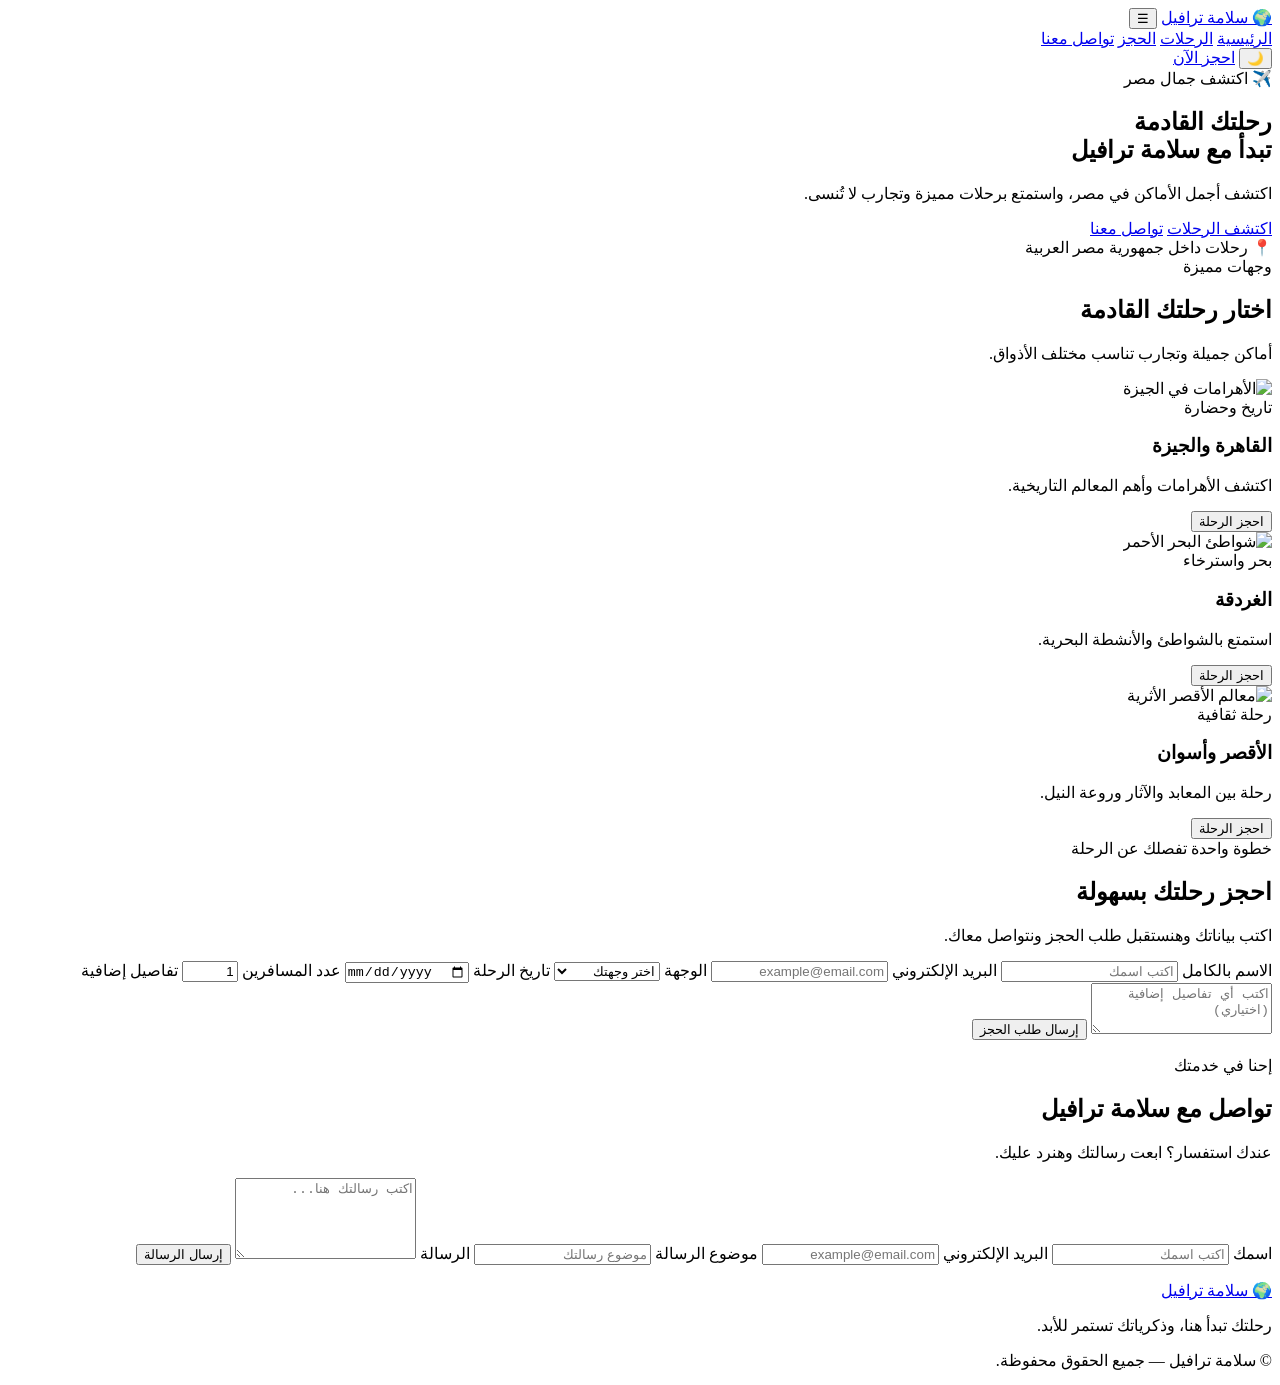
==== commit 6e11824d: "Update index.html" ====
--- a/index.html
+++ b/index.html
@@ -1,245 +1,160 @@
+
 <!DOCTYPE html>
 <html lang="ar" dir="rtl">
 <head>
   <meta charset="UTF-8">
   <meta name="viewport" content="width=device-width, initial-scale=1.0">
   <meta name="description" content="سلامة ترافيل - اكتشف أجمل الرحلات السياحية داخل مصر واحجز رحلتك بسهولة.">
-  <meta name="theme-color" content="#0077b6">
-  <title>سلامة ترافيل | اكتشف مصر</title>
+  <title>سلامة ترافيل | رحلتك تبدأ هنا</title>
   <link rel="preconnect" href="https://fonts.googleapis.com">
-  <link rel="preconnect" href="https://fonts.gstatic.com" crossorigin>
   <link href="https://fonts.googleapis.com/css2?family=Cairo:wght@400;500;600;700;800&display=swap" rel="stylesheet">
-  <link rel="stylesheet" href="style.css">
-  <script src="script.js" defer></script>
+  <link rel="stylesheet" href="css/style.css">
+  <script src="js/script.js" defer></script>
 </head>
 <body>
-  <a class="skip-link" href="#main">انتقل إلى المحتوى</a>
-  <header class="site-header" id="top">
-    <div class="container header-inner">
-      <a class="brand" href="#top" aria-label="سلامة ترافيل - الصفحة الرئيسية">
-        <span class="brand-mark" aria-hidden="true">س</span>
-        <span class="brand-copy"><strong data-i18n="brand">سلامة ترافيل</strong><small data-i18n="tagline">رحلتك تبدأ من هنا</small></span>
-      </a>
-      <button class="menu-toggle" id="menuToggle" aria-label="فتح القائمة" aria-expanded="false">☰</button>
-      <nav class="main-nav" id="mainNav" aria-label="القائمة الرئيسية">
-        <a href="#top" data-i18n="navHome">الرئيسية</a>
-        <a href="#destinations" data-i18n="navDestinations">الوجهات</a>
-        <a href="#services" data-i18n="navServices">خدماتنا</a>
-        <a href="#about" data-i18n="navAbout">من نحن</a>
-        <a href="#booking" data-i18n="navBooking">احجز رحلتك</a>
-      </nav>
-      <div class="header-actions">
-        <label class="sr-only" for="langSelect">اختيار اللغة</label>
-        <select id="langSelect" class="lang-select" aria-label="اختيار اللغة">
-          <option value="ar">العربية</option>
-          <option value="de">Deutsch</option>
-          <option value="ru">Русский</option>
-        </select>
-        <button class="theme-toggle" id="themeToggle" type="button" aria-label="تبديل الوضع الداكن" title="تبديل الوضع">☾</button>
+
+<header class="site-header">
+  <a class="logo" href="#home">🌍 سلامة <span>ترافيل</span></a>
+
+  <button class="menu-toggle" id="menuToggle" aria-label="فتح القائمة">☰</button>
+
+  <nav class="nav-links" id="navLinks">
+    <a href="#home">الرئيسية</a>
+    <a href="#trips">الرحلات</a>
+    <a href="#booking">الحجز</a>
+    <a href="#contact">تواصل معنا</a>
+  </nav>
+
+  <div class="header-actions">
+    <button id="themeToggle" class="icon-button" aria-label="تغيير الوضع">🌙</button>
+    <a href="#booking" class="btn btn-small">احجز الآن</a>
+  </div>
+</header>
+
+<main>
+  <section class="hero" id="home">
+    <div class="hero-content reveal">
+      <span class="eyebrow">✈️ اكتشف جمال مصر</span>
+      <h1>رحلتك القادمة<br>تبدأ مع <span>سلامة ترافيل</span></h1>
+      <p>اكتشف أجمل الأماكن في مصر، واستمتع برحلات مميزة وتجارب لا تُنسى.</p>
+      <div class="hero-actions">
+        <a href="#trips" class="btn">اكتشف الرحلات</a>
+        <a href="#contact" class="btn btn-outline">تواصل معنا</a>
       </div>
+      <div class="hero-note">📍 رحلات داخل جمهورية مصر العربية</div>
     </div>
-  </header>
+  </section>
 
-  <main id="main">
-    <section class="hero">
-      <div class="hero-overlay"></div>
-      <div class="container hero-layout">
-        <div class="hero-content">
-          <span class="eyebrow" data-i18n="heroEyebrow">اكتشف سحر مصر</span>
-          <h1 data-i18n="heroTitle">مصر أجمل مما تتخيل</h1>
-          <p data-i18n="heroText">من شواطئ البحر الأحمر إلى كنوز الحضارة القديمة، خطط لرحلتك القادمة مع سلامة ترافيل.</p>
-          <div class="hero-buttons">
-            <a class="button button-primary" href="#destinations" data-i18n="exploreBtn">اكتشف الوجهات</a>
-            <a class="button button-outline" href="#booking" data-i18n="bookBtn">احجز الآن</a>
-          </div>
-          <div class="hero-note"><span class="note-icon">✦</span><span data-i18n="heroNote">تجارب مميزة داخل مصر، وذكريات تدوم</span></div>
+  <section class="section" id="trips">
+    <div class="section-heading reveal">
+      <span class="eyebrow">وجهات مميزة</span>
+      <h2>اختار رحلتك القادمة</h2>
+      <p>أماكن جميلة وتجارب تناسب مختلف الأذواق.</p>
+    </div>
+
+    <div class="trip-grid">
+      <article class="trip-card reveal">
+        <img src="https://images.unsplash.com/photo-1539768942893-daf53e448371?auto=format&fit=crop&w=900&q=80" alt="الأهرامات في الجيزة" loading="lazy">
+        <div class="trip-info">
+          <span class="trip-tag">تاريخ وحضارة</span>
+          <h3>القاهرة والجيزة</h3>
+          <p>اكتشف الأهرامات وأهم المعالم التاريخية.</p>
+          <button class="btn book-trip" data-destination="القاهرة والجيزة">احجز الرحلة</button>
         </div>
-        <div class="hero-visual" aria-label="منظر سياحي في مصر">
-          <div class="hero-photo"></div>
-          <div class="floating-card"><span class="floating-icon">📍</span><span><strong data-i18n="heroCardTitle">وجهات تستحق الزيارة</strong><small data-i18n="heroCardText">من البحر إلى قلب التاريخ</small></span></div>
-          <div class="sun-decoration" aria-hidden="true"></div>
+      </article>
+
+      <article class="trip-card reveal">
+        <img src="https://images.unsplash.com/photo-1505881502353-a1986add3762?auto=format&fit=crop&w=900&q=80" alt="شواطئ البحر الأحمر" loading="lazy">
+        <div class="trip-info">
+          <span class="trip-tag">بحر واسترخاء</span>
+          <h3>الغردقة</h3>
+          <p>استمتع بالشواطئ والأنشطة البحرية.</p>
+          <button class="btn book-trip" data-destination="الغردقة">احجز الرحلة</button>
         </div>
-      </div>
-      <a class="scroll-cue" href="#destinations" aria-label="انتقل إلى الوجهات"><span></span></a>
-    </section>
+      </article>
 
-    <section class="stats-strip" aria-label="مميزات سلامة ترافيل">
-      <div class="container stats-grid">
-        <div class="stat"><strong>6+</strong><span data-i18n="statDest">وجهات مميزة</span></div>
-        <div class="stat"><strong>100%</strong><span data-i18n="statLocal">رحلات داخل مصر</span></div>
-        <div class="stat"><strong>24/7</strong><span data-i18n="statSupport">اهتمام باستفساراتك</span></div>
-      </div>
-    </section>
+      <article class="trip-card reveal">
+        <img src="https://images.unsplash.com/photo-1572252009286-268acec5ca0a?auto=format&fit=crop&w=900&q=80" alt="معالم الأقصر الأثرية" loading="lazy">
+        <div class="trip-info">
+          <span class="trip-tag">رحلة ثقافية</span>
+          <h3>الأقصر وأسوان</h3>
+          <p>رحلة بين المعابد والآثار وروعة النيل.</p>
+          <button class="btn book-trip" data-destination="الأقصر وأسوان">احجز الرحلة</button>
+        </div>
+      </article>
+    </div>
+  </section>
 
-    <section class="section destinations-section" id="destinations">
-      <div class="container">
-        <div class="section-heading reveal">
-          <span class="eyebrow" data-i18n="destEyebrow">اختار مغامرتك</span>
-          <h2 data-i18n="destTitle">وجهات مصر في انتظارك</h2>
-          <p data-i18n="destIntro">استمتع بتنوع مصر بين البحر والطبيعة والتاريخ، واختر الوجهة الأقرب لقلبك.</p>
-        </div>
-        <div class="destination-grid">
-          <article class="destination-card reveal">
-            <div class="destination-image image-sharm" role="img" aria-label="شرم الشيخ"></div>
-            <div class="destination-info"><span class="destination-type" data-i18n="typeSea">بحر وشواطئ</span><h3 data-i18n="sharm">شرم الشيخ</h3><p data-i18n="sharmText">مياه صافية وشعاب مرجانية وأجواء مليئة بالحيوية.</p><a class="text-link book-destination" href="#booking" data-destination="شرم الشيخ" data-i18n="details">اعرف المزيد <span>←</span></a></div>
-          </article>
-          <article class="destination-card reveal">
-            <div class="destination-image image-hurghada" role="img" aria-label="الغردقة"></div>
-            <div class="destination-info"><span class="destination-type" data-i18n="typeSea">بحر وشواطئ</span><h3 data-i18n="hurghada">الغردقة</h3><p data-i18n="hurghadaText">رحلات بحرية وأنشطة مائية وأيام مريحة على البحر الأحمر.</p><a class="text-link book-destination" href="#booking" data-destination="الغردقة" data-i18n="details">اعرف المزيد <span>←</span></a></div>
-          </article>
-          <article class="destination-card reveal">
-            <div class="destination-image image-luxor" role="img" aria-label="الأقصر وأسوان"></div>
-            <div class="destination-info"><span class="destination-type" data-i18n="typeHistory">تاريخ وحضارة</span><h3 data-i18n="luxor">الأقصر وأسوان</h3><p data-i18n="luxorText">رحلة بين المعابد والآثار ونهر النيل الساحر.</p><a class="text-link book-destination" href="#booking" data-destination="الأقصر وأسوان" data-i18n="details">اعرف المزيد <span>←</span></a></div>
-          </article>
-          <article class="destination-card reveal">
-            <div class="destination-image image-siwa" role="img" aria-label="واحة سيوة"></div>
-            <div class="destination-info"><span class="destination-type" data-i18n="typeNature">طبيعة وهدوء</span><h3 data-i18n="siwa">واحة سيوة</h3><p data-i18n="siwaText">واحة فريدة وعيون مياه ومناظر صحراوية خلابة.</p><a class="text-link book-destination" href="#booking" data-destination="واحة سيوة" data-i18n="details">اعرف المزيد <span>←</span></a></div>
-          </article>
-          <article class="destination-card reveal">
-            <div class="destination-image image-alex" role="img" aria-label="الإسكندرية"></div>
-            <div class="destination-info"><span class="destination-type" data-i18n="typeCity">مدينة ساحلية</span><h3 data-i18n="alex">الإسكندرية</h3><p data-i18n="alexText">أجواء البحر المتوسط والكورنيش والمعالم الثقافية.</p><a class="text-link book-destination" href="#booking" data-destination="الإسكندرية" data-i18n="details">اعرف المزيد <span>←</span></a></div>
-          </article>
-          <article class="destination-card reveal">
-            <div class="destination-image image-cairo" role="img" aria-label="القاهرة والجيزة"></div>
-            <div class="destination-info"><span class="destination-type" data-i18n="typeCulture">ثقافة ومغامرة</span><h3 data-i18n="cairo">القاهرة والجيزة</h3><p data-i18n="cairoText">الأهرامات وأجواء المدينة ومزيج من القديم والحديث.</p><a class="text-link book-destination" href="#booking" data-destination="القاهرة والجيزة" data-i18n="details">اعرف المزيد <span>←</span></a></div>
-          </article>
-        </div>
-      </div>
-    </section>
+  <section class="booking-section section" id="booking">
+    <div class="booking-content reveal">
+      <span class="eyebrow">خطوة واحدة تفصلك عن الرحلة</span>
+      <h2>احجز رحلتك بسهولة</h2>
+      <p>اكتب بياناتك وهنستقبل طلب الحجز ونتواصل معاك.</p>
+    </div>
 
-    <section class="section services-section" id="services">
-      <div class="container">
-        <div class="section-heading reveal">
-          <span class="eyebrow" data-i18n="servicesEyebrow">خدماتنا</span>
-          <h2 data-i18n="servicesTitle">نهتم بتفاصيل رحلتك</h2>
-          <p data-i18n="servicesIntro">خطط أوضح وتجربة أسهل من أول استفسار لحد نهاية الرحلة.</p>
-        </div>
-        <div class="services-grid">
-          <article class="service-card reveal"><div class="service-icon">🧭</div><h3 data-i18n="service1Title">تنظيم الرحلات</h3><p data-i18n="service1Text">مساعدة في اختيار الوجهة والبرنامج المناسب لوقتك واهتماماتك.</p></article>
-          <article class="service-card reveal"><div class="service-icon">🏨</div><h3 data-i18n="service2Title">ترتيب الإقامة</h3><p data-i18n="service2Text">مساعدة في الاستفسار عن خيارات الإقامة المناسبة لرحلتك.</p></article>
-          <article class="service-card reveal"><div class="service-icon">🚐</div><h3 data-i18n="service3Title">تنسيق الانتقالات</h3><p data-i18n="service3Text">تخطيط الانتقالات ضمن برنامج الرحلة حسب الاتفاق والتوافر.</p></article>
-          <article class="service-card reveal"><div class="service-icon">💬</div><h3 data-i18n="service4Title">متابعة واستفسارات</h3><p data-i18n="service4Text">تواصل واضح للرد على أسئلتك ومساعدتك قبل الحجز.</p></article>
-        </div>
-      </div>
-    </section>
+    <form class="site-form reveal" id="bookingForm">
+      <label for="bookingName">الاسم بالكامل</label>
+      <input id="bookingName" name="name" type="text" placeholder="اكتب اسمك" required>
 
-    <section class="about-section section" id="about">
-      <div class="container about-layout">
-        <div class="about-art reveal"><div class="about-art-main"></div><div class="about-stamp">EGYPT<br><span>♥</span><br>TOUR</div></div>
-        <div class="about-copy reveal">
-          <span class="eyebrow" data-i18n="aboutEyebrow">عن سلامة ترافيل</span>
-          <h2 data-i18n="aboutTitle">رحلات محلية بروح مختلفة</h2>
-          <p data-i18n="aboutText">نهدف إلى مساعدتك على اكتشاف أماكن مصر المتنوعة من خلال تخطيط واضح وتجربة تناسب اهتماماتك وميزانيتك. تفاصيل الرحلة النهائية يتم تأكيدها معك قبل الحجز.</p>
-          <div class="about-values">
-            <div class="about-card"><span>✓</span><div><strong data-i18n="value1Title">وضوح وشفافية</strong><small data-i18n="value1Text">تفاصيل الرحلة والتكلفة قبل التأكيد.</small></div></div>
-            <div class="about-card"><span>♡</span><div><strong data-i18n="value2Title">اهتمام بتجربتك</strong><small data-i18n="value2Text">نساعدك تختار ما يناسبك.</small></div></div>
-            <div class="about-card"><span>✦</span><div><strong data-i18n="value3Title">اكتشف مصر</strong><small data-i18n="value3Text">مناظر وتجارب متنوعة داخل بلدنا.</small></div></div>
-          </div>
-          <a class="button button-primary" href="#booking" data-i18n="aboutBtn">ابدأ التخطيط</a>
-        </div>
-      </div>
-    </section>
+      <label for="bookingEmail">البريد الإلكتروني</label>
+      <input id="bookingEmail" name="email" type="email" placeholder="example@email.com" required>
 
-    <section class="booking-section section" id="booking">
-      <div class="container booking-layout">
-        <div class="booking-copy reveal">
-          <span class="eyebrow" data-i18n="bookingEyebrow">خطوتك الأولى</span>
-          <h2 data-i18n="bookingTitle">خلينا نخطط لرحلتك القادمة</h2>
-          <p data-i18n="bookingText">املأ البيانات التالية وسيفتح لك برنامج البريد رسالة جاهزة بطلبك. لا يتم إرسال البيانات تلقائيًا من الموقع.</p>
-          <div class="booking-points"><p><span>✓</span><span data-i18n="bookingPoint1">اختر الوجهة والموعد المناسب.</span></p><p><span>✓</span><span data-i18n="bookingPoint2">حدد عدد المسافرين ووسيلة التواصل.</span></p><p><span>✓</span><span data-i18n="bookingPoint3">راجع الرسالة قبل إرسالها.</span></p></div>
-        </div>
-        <<form
-  class="booking-form reveal"
-  id="bookingForm"
-  action="https://formspree.io/f/xgaoqbly"
-  method="POST"
->>
-  <input
-    type="hidden"
-    name="_subject"
-    value="طلب حجز جديد - سلامة ترافيل" >>
-  
-          <div class="form-heading"><h3 data-i18n="formTitle">طلب حجز رحلة</h3><p data-i18n="formSubtitle">كل الحقول المميزة بنجمة مطلوبة</p></div>
-          <div class="form-grid">
-            <div class="form-field"><label for="fullName" data-i18n="labelName">الاسم الكامل *</label><input id="fullName" name="fullName" autocomplete="name" required placeholder="اكتب اسمك"></div>
-            <div class="form-field"><label for="email" data-i18n="labelEmail">البريد الإلكتروني *</label><input id="email" name="email" type="email" autocomplete="email" required placeholder="name@example.com"></div>
-            <div class="form-field"><label for="destination" data-i18n="labelDestination">الوجهة *</label><select id="destination" name="destination" required><option value="" data-i18n="chooseDestination">اختر الوجهة</option><option>شرم الشيخ</option><option>الغردقة</option><option>الأقصر وأسوان</option><option>واحة سيوة</option><option>الإسكندرية</option><option>القاهرة والجيزة</option><option data-i18n="otherDestination">وجهة أخرى داخل مصر</option></select></div>
-            <div class="form-field"><label for="tripDate" data-i18n="labelDate">التاريخ المفضل</label><input id="tripDate" name="tripDate" type="date"></div>
-            <div class="form-field"><label for="travelers" data-i18n="labelTravelers">عدد المسافرين</label><select id="travelers" name="travelers"><option value="1">1</option><option value="2" selected>2</option><option value="3">3</option><option value="4">4</option><option value="5">5</option><option value="6+">6+</option></select></div>
-            <div class="form-field"><label for="phone" data-i18n="labelPhone">رقم الهاتف (اختياري)</label><input id="phone" name="phone" type="tel" autocomplete="tel" placeholder="01xxxxxxxxx"></div>
-            <div class="form-field form-field-wide"><label for="notes" data-i18n="labelNotes">تفاصيل إضافية</label><textarea id="notes" name="notes" rows="4" placeholder="اكتب أي تفاصيل تساعدنا في فهم طلبك"></textarea></div>
-          </div>
-          <button class="button button-primary submit-button" type="submit" data-i18n="submitBtn">تجهيز رسالة الحجز <span>↗</span></button>
-          <p class="form-message" id="formMessage" role="status" aria-live="polite"></p>
-          <p class="form-disclaimer" data-i18n="formDisclaimer">ملاحظة: هذا النموذج يجهز رسالة بريد إلكتروني ولا يؤكد الحجز تلقائيًا.</p>
-        </form>
-      </div>
-    </section>
-    
-<section class="contact-section" id="contact">
-  <h2>تواصل مع سلامة ترافيل</h2>
-  <p>عندك استفسار عن رحلة؟ ابعتلنا رسالتك!</p>
+      <label for="destination">الوجهة</label>
+      <select id="destination" name="destination" required>
+        <option value="">اختر وجهتك</option>
+        <option>القاهرة والجيزة</option>
+        <option>الغردقة</option>
+        <option>الأقصر وأسوان</option>
+        <option>شرم الشيخ</option>
+        <option>الإسكندرية</option>
+        <option>وجهة أخرى</option>
+      </select>
 
-  <form
-    action="https://formspree.io/f/xgaoqbly"
-    method="POST"
-    class="contact-form"
-  >
-    <label for="name">الاسم بالكامل</label>
-    <input
-      type="text"
-      id="name"
-      name="name"
-      placeholder="اكتب اسمك"
-      required
-    >
+      <label for="travelDate">تاريخ الرحلة</label>
+      <input id="travelDate" name="travel_date" type="date" required>
 
-    <label for="email">البريد الإلكتروني</label>
-    <input
-      type="email"
-      id="email"
-      name="email"
-      placeholder="example@gmail.com"
-      required
-    >
+      <label for="travelers">عدد المسافرين</label>
+      <input id="travelers" name="travelers" type="number" min="1" max="100" value="1" required>
 
-    <label for="subject">موضوع الرسالة</label>
-    <input
-      type="text"
-      id="subject"
-      name="subject"
-      placeholder="استفسار عن رحلة"
-      required
-    >
+      <label for="bookingNotes">تفاصيل إضافية</label>
+      <textarea id="bookingNotes" name="message" rows="3" placeholder="اكتب أي تفاصيل إضافية (اختياري)"></textarea>
 
-    <label for="message">رسالتك</label>
-    <textarea
-      id="message"
-      name="message"
-      rows="5"
-      placeholder="اكتب رسالتك هنا..."
-      required
-    ></textarea>
+      <button type="submit" class="btn btn-full">إرسال طلب الحجز</button>
+      <p class="form-status" id="bookingStatus" role="status" aria-live="polite"></p>
+    </form>
+  </section>
 
-    <input
-      type="hidden"
-      name="_subject"
-      value="رسالة جديدة من موقع سلامة ترافيل"
-    >
+  <section class="contact-section section" id="contact">
+    <div class="section-heading reveal">
+      <span class="eyebrow">إحنا في خدمتك</span>
+      <h2>تواصل مع سلامة ترافيل</h2>
+      <p>عندك استفسار؟ ابعت رسالتك وهنرد عليك.</p>
+    </div>
 
-    <button type="submit">إرسال الرسالة</button>
-  </form>
+    <form class="site-form contact-form reveal" id="contactForm">
+      <label for="contactName">اسمك</label>
+      <input id="contactName" name="name" type="text" placeholder="اكتب اسمك" required>
 
+      <label for="contactEmail">البريد الإلكتروني</label>
+      <input id="contactEmail" name="email" type="email" placeholder="example@email.com" required>
 
-  </main>
+      <label for="contactSubject">موضوع الرسالة</label>
+      <input id="contactSubject" name="subject" type="text" placeholder="موضوع رسالتك" required>
 
-  <footer class="site-footer">
-    <div class="container footer-main">
-      <div class="footer-brand"><a class="brand brand-footer" href="#top"><span class="brand-mark">س</span><span class="brand-copy"><strong data-i18n="brand">سلامة ترافيل</strong><small data-i18n="tagline">رحلتك تبدأ من هنا</small></span></a><p data-i18n="footerText">اكتشف مصر، وخطط لرحلتك القادمة بكل سهولة.</p></div>
-      <div class="footer-links"><h3 data-i18n="footerQuick">روابط سريعة</h3><a href="#destinations" data-i18n="navDestinations">الوجهات</a><a href="#services" data-i18n="navServices">خدماتنا</a><a href="#about" data-i18n="navAbout">من نحن</a></div>
-      <div class="footer-links"><h3 data-i18n="footerContact">ابدأ التواصل</h3><a href="#booking" data-i18n="navBooking">احجز رحلتك</a><span data-i18n="footerLocation">رحلات داخل جمهورية مصر العربية</span></div>
-    </div>
-    <div class="footer-bottom"><div class="container"><span>© <span id="year"></span> <span data-i18n="brand">سلامة ترافيل</span></span><span data-i18n="footerRights">جميع الحقوق محفوظة</span><a href="#top" class="back-top" data-i18n="backTop">العودة للأعلى ↑</a></div></div>
-  </footer>
+      <label for="contactMessage">الرسالة</label>
+      <textarea id="contactMessage" name="message" rows="5" placeholder="اكتب رسالتك هنا..." required></textarea>
+
+      <button type="submit" class="btn btn-full">إرسال الرسالة</button>
+      <p class="form-status" id="contactStatus" role="status" aria-live="polite"></p>
+    </form>
+  </section>
+</main>
+
+<footer class="site-footer">
+  <a class="logo footer-logo" href="#home">🌍 سلامة <span>ترافيل</span></a>
+  <p>رحلتك تبدأ هنا، وذكرياتك تستمر للأبد.</p>
+  <p>© <span id="currentYear"></span> سلامة ترافيل — جميع الحقوق محفوظة.</p>
+</footer>
+
 </body>
 </html>
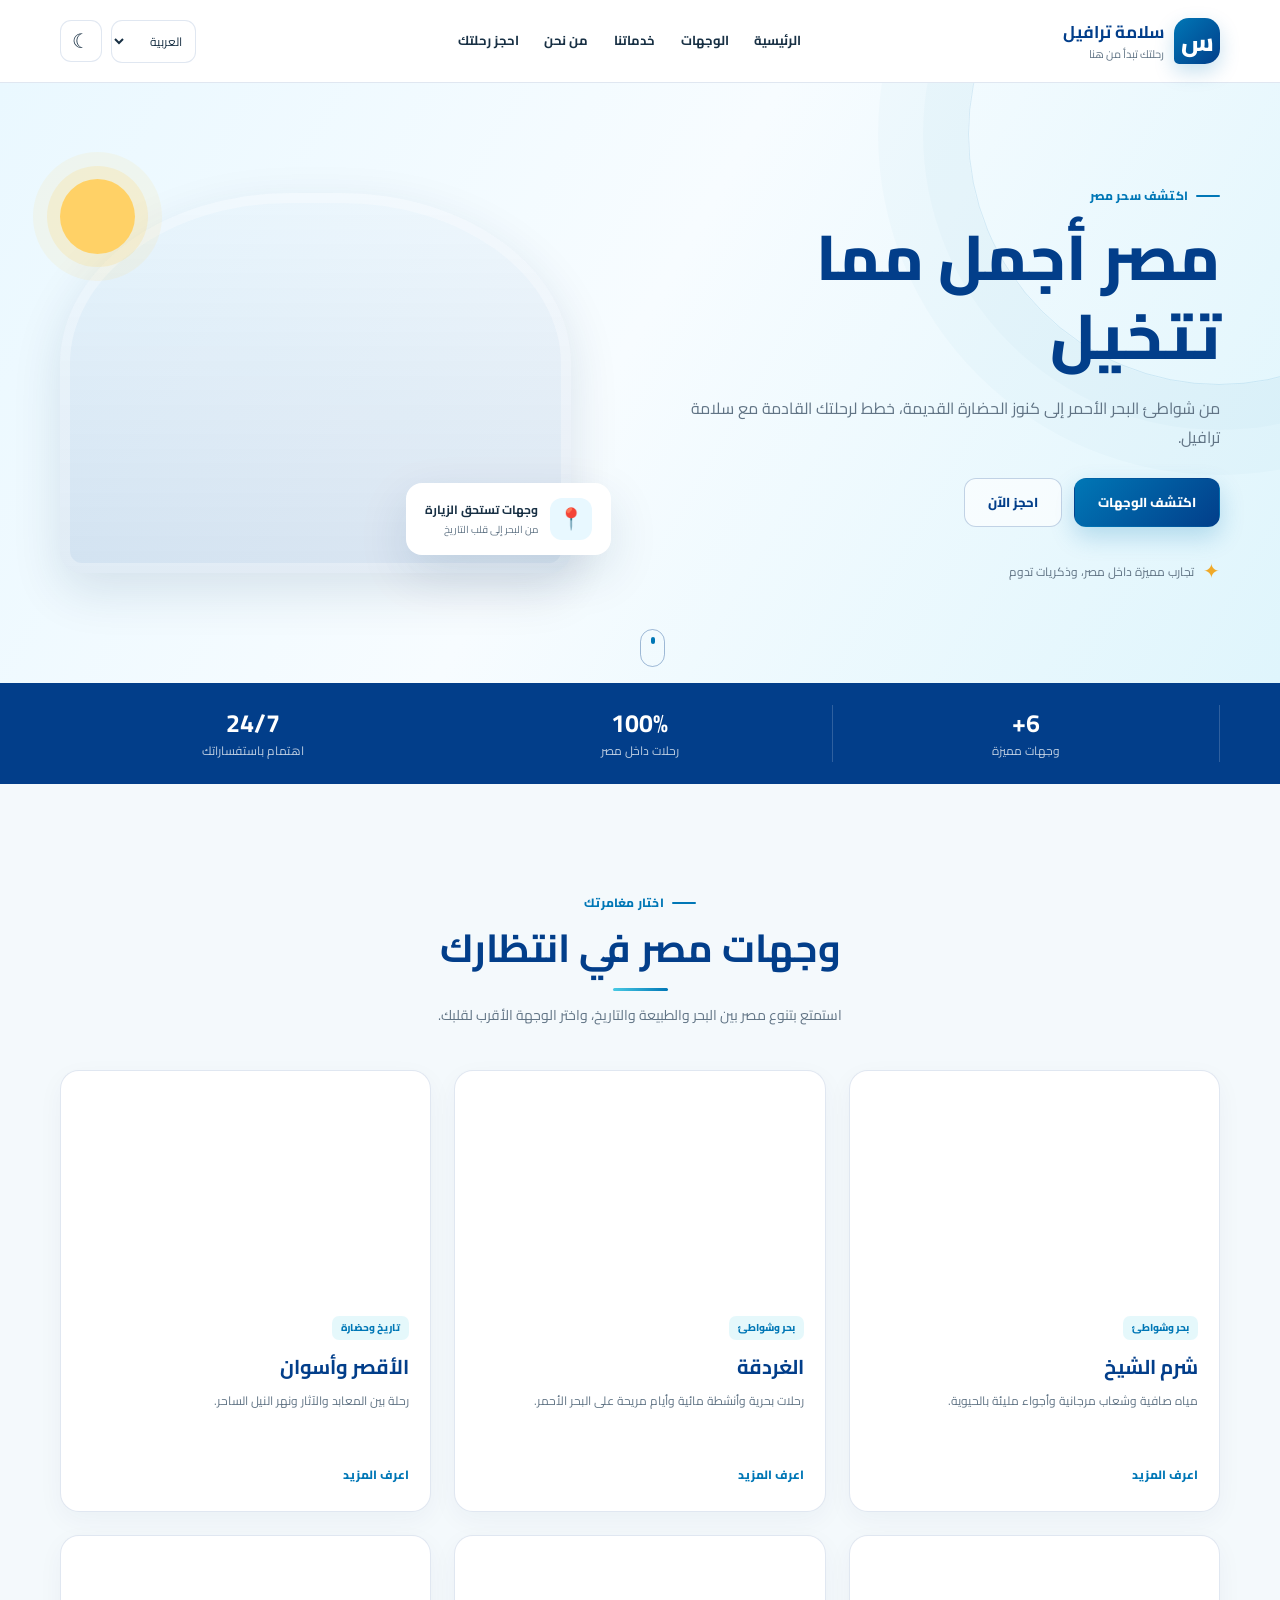
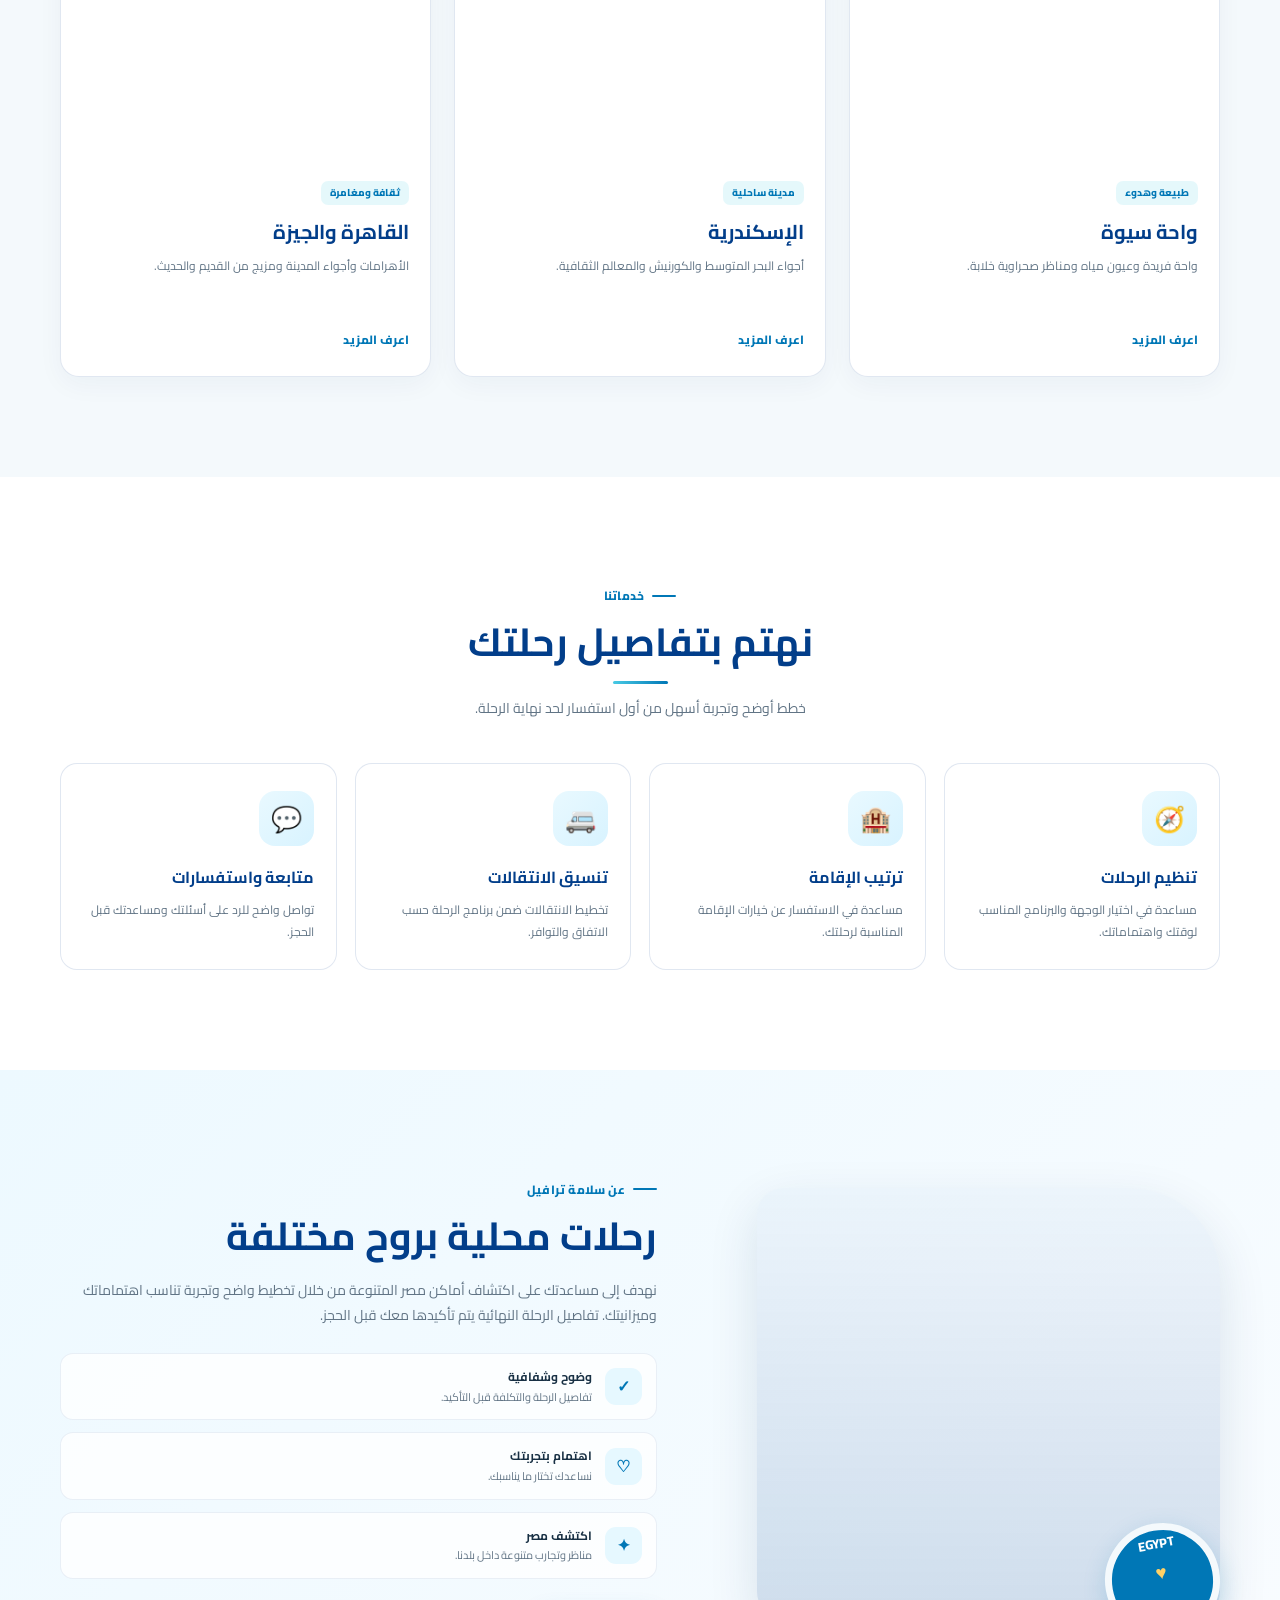
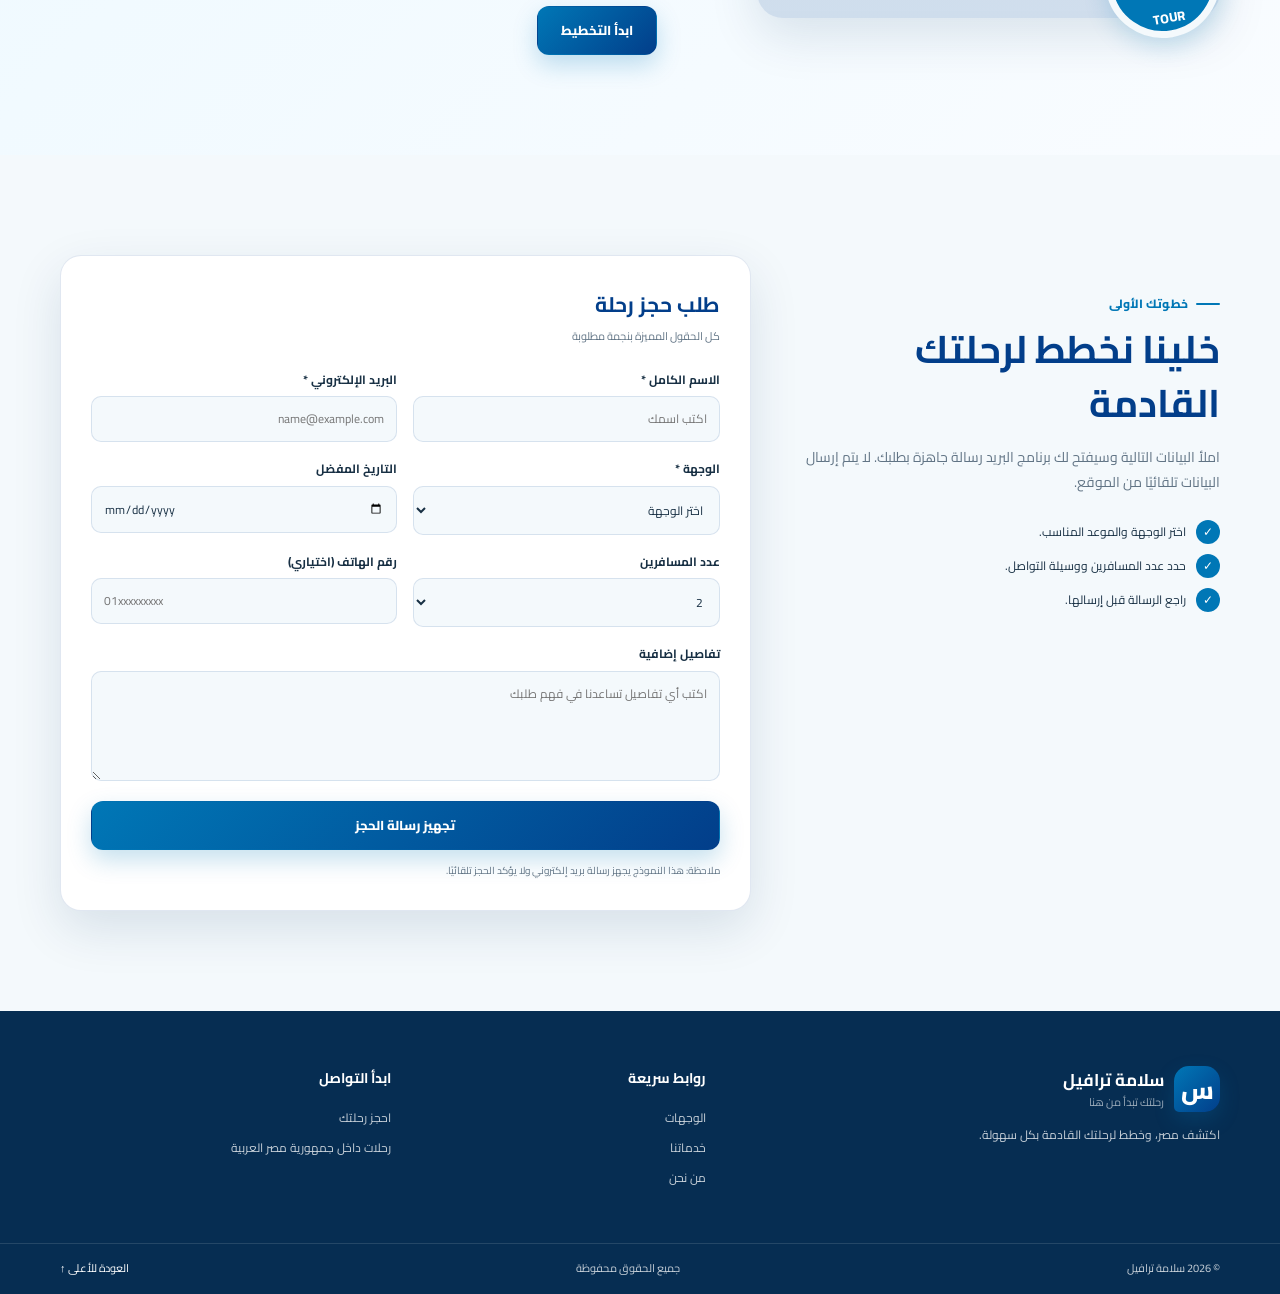
==== commit 89f9badb: "Add files via upload" ====
--- a/index.html
+++ b/index.html
@@ -1,160 +1,179 @@
-
 <!DOCTYPE html>
 <html lang="ar" dir="rtl">
 <head>
   <meta charset="UTF-8">
   <meta name="viewport" content="width=device-width, initial-scale=1.0">
   <meta name="description" content="سلامة ترافيل - اكتشف أجمل الرحلات السياحية داخل مصر واحجز رحلتك بسهولة.">
-  <title>سلامة ترافيل | رحلتك تبدأ هنا</title>
+  <meta name="theme-color" content="#0077b6">
+  <title>سلامة ترافيل | اكتشف مصر</title>
   <link rel="preconnect" href="https://fonts.googleapis.com">
+  <link rel="preconnect" href="https://fonts.gstatic.com" crossorigin>
   <link href="https://fonts.googleapis.com/css2?family=Cairo:wght@400;500;600;700;800&display=swap" rel="stylesheet">
-  <link rel="stylesheet" href="css/style.css">
-  <script src="js/script.js" defer></script>
+  <link rel="stylesheet" href="style.css">
+  <script src="script.js" defer></script>
 </head>
 <body>
+  <a class="skip-link" href="#main">انتقل إلى المحتوى</a>
+  <header class="site-header" id="top">
+    <div class="container header-inner">
+      <a class="brand" href="#top" aria-label="سلامة ترافيل - الصفحة الرئيسية">
+        <span class="brand-mark" aria-hidden="true">س</span>
+        <span class="brand-copy"><strong data-i18n="brand">سلامة ترافيل</strong><small data-i18n="tagline">رحلتك تبدأ من هنا</small></span>
+      </a>
+      <button class="menu-toggle" id="menuToggle" aria-label="فتح القائمة" aria-expanded="false">☰</button>
+      <nav class="main-nav" id="mainNav" aria-label="القائمة الرئيسية">
+        <a href="#top" data-i18n="navHome">الرئيسية</a>
+        <a href="#destinations" data-i18n="navDestinations">الوجهات</a>
+        <a href="#services" data-i18n="navServices">خدماتنا</a>
+        <a href="#about" data-i18n="navAbout">من نحن</a>
+        <a href="#booking" data-i18n="navBooking">احجز رحلتك</a>
+      </nav>
+      <div class="header-actions">
+        <label class="sr-only" for="langSelect">اختيار اللغة</label>
+        <select id="langSelect" class="lang-select" aria-label="اختيار اللغة">
+          <option value="ar">العربية</option>
+          <option value="de">Deutsch</option>
+          <option value="ru">Русский</option>
+        </select>
+        <button class="theme-toggle" id="themeToggle" type="button" aria-label="تبديل الوضع الداكن" title="تبديل الوضع">☾</button>
+      </div>
+    </div>
+  </header>
 
-<header class="site-header">
-  <a class="logo" href="#home">🌍 سلامة <span>ترافيل</span></a>
+  <main id="main">
+    <section class="hero">
+      <div class="hero-overlay"></div>
+      <div class="container hero-layout">
+        <div class="hero-content">
+          <span class="eyebrow" data-i18n="heroEyebrow">اكتشف سحر مصر</span>
+          <h1 data-i18n="heroTitle">مصر أجمل مما تتخيل</h1>
+          <p data-i18n="heroText">من شواطئ البحر الأحمر إلى كنوز الحضارة القديمة، خطط لرحلتك القادمة مع سلامة ترافيل.</p>
+          <div class="hero-buttons">
+            <a class="button button-primary" href="#destinations" data-i18n="exploreBtn">اكتشف الوجهات</a>
+            <a class="button button-outline" href="#booking" data-i18n="bookBtn">احجز الآن</a>
+          </div>
+          <div class="hero-note"><span class="note-icon">✦</span><span data-i18n="heroNote">تجارب مميزة داخل مصر، وذكريات تدوم</span></div>
+        </div>
+        <div class="hero-visual" aria-label="منظر سياحي في مصر">
+          <div class="hero-photo"></div>
+          <div class="floating-card"><span class="floating-icon">📍</span><span><strong data-i18n="heroCardTitle">وجهات تستحق الزيارة</strong><small data-i18n="heroCardText">من البحر إلى قلب التاريخ</small></span></div>
+          <div class="sun-decoration" aria-hidden="true"></div>
+        </div>
+      </div>
+      <a class="scroll-cue" href="#destinations" aria-label="انتقل إلى الوجهات"><span></span></a>
+    </section>
 
-  <button class="menu-toggle" id="menuToggle" aria-label="فتح القائمة">☰</button>
+    <section class="stats-strip" aria-label="مميزات سلامة ترافيل">
+      <div class="container stats-grid">
+        <div class="stat"><strong>6+</strong><span data-i18n="statDest">وجهات مميزة</span></div>
+        <div class="stat"><strong>100%</strong><span data-i18n="statLocal">رحلات داخل مصر</span></div>
+        <div class="stat"><strong>24/7</strong><span data-i18n="statSupport">اهتمام باستفساراتك</span></div>
+      </div>
+    </section>
 
-  <nav class="nav-links" id="navLinks">
-    <a href="#home">الرئيسية</a>
-    <a href="#trips">الرحلات</a>
-    <a href="#booking">الحجز</a>
-    <a href="#contact">تواصل معنا</a>
-  </nav>
+    <section class="section destinations-section" id="destinations">
+      <div class="container">
+        <div class="section-heading reveal">
+          <span class="eyebrow" data-i18n="destEyebrow">اختار مغامرتك</span>
+          <h2 data-i18n="destTitle">وجهات مصر في انتظارك</h2>
+          <p data-i18n="destIntro">استمتع بتنوع مصر بين البحر والطبيعة والتاريخ، واختر الوجهة الأقرب لقلبك.</p>
+        </div>
+        <div class="destination-grid">
+          <article class="destination-card reveal">
+            <div class="destination-image image-sharm" role="img" aria-label="شرم الشيخ"></div>
+            <div class="destination-info"><span class="destination-type" data-i18n="typeSea">بحر وشواطئ</span><h3 data-i18n="sharm">شرم الشيخ</h3><p data-i18n="sharmText">مياه صافية وشعاب مرجانية وأجواء مليئة بالحيوية.</p><a class="text-link book-destination" href="#booking" data-destination="شرم الشيخ" data-i18n="details">اعرف المزيد <span>←</span></a></div>
+          </article>
+          <article class="destination-card reveal">
+            <div class="destination-image image-hurghada" role="img" aria-label="الغردقة"></div>
+            <div class="destination-info"><span class="destination-type" data-i18n="typeSea">بحر وشواطئ</span><h3 data-i18n="hurghada">الغردقة</h3><p data-i18n="hurghadaText">رحلات بحرية وأنشطة مائية وأيام مريحة على البحر الأحمر.</p><a class="text-link book-destination" href="#booking" data-destination="الغردقة" data-i18n="details">اعرف المزيد <span>←</span></a></div>
+          </article>
+          <article class="destination-card reveal">
+            <div class="destination-image image-luxor" role="img" aria-label="الأقصر وأسوان"></div>
+            <div class="destination-info"><span class="destination-type" data-i18n="typeHistory">تاريخ وحضارة</span><h3 data-i18n="luxor">الأقصر وأسوان</h3><p data-i18n="luxorText">رحلة بين المعابد والآثار ونهر النيل الساحر.</p><a class="text-link book-destination" href="#booking" data-destination="الأقصر وأسوان" data-i18n="details">اعرف المزيد <span>←</span></a></div>
+          </article>
+          <article class="destination-card reveal">
+            <div class="destination-image image-siwa" role="img" aria-label="واحة سيوة"></div>
+            <div class="destination-info"><span class="destination-type" data-i18n="typeNature">طبيعة وهدوء</span><h3 data-i18n="siwa">واحة سيوة</h3><p data-i18n="siwaText">واحة فريدة وعيون مياه ومناظر صحراوية خلابة.</p><a class="text-link book-destination" href="#booking" data-destination="واحة سيوة" data-i18n="details">اعرف المزيد <span>←</span></a></div>
+          </article>
+          <article class="destination-card reveal">
+            <div class="destination-image image-alex" role="img" aria-label="الإسكندرية"></div>
+            <div class="destination-info"><span class="destination-type" data-i18n="typeCity">مدينة ساحلية</span><h3 data-i18n="alex">الإسكندرية</h3><p data-i18n="alexText">أجواء البحر المتوسط والكورنيش والمعالم الثقافية.</p><a class="text-link book-destination" href="#booking" data-destination="الإسكندرية" data-i18n="details">اعرف المزيد <span>←</span></a></div>
+          </article>
+          <article class="destination-card reveal">
+            <div class="destination-image image-cairo" role="img" aria-label="القاهرة والجيزة"></div>
+            <div class="destination-info"><span class="destination-type" data-i18n="typeCulture">ثقافة ومغامرة</span><h3 data-i18n="cairo">القاهرة والجيزة</h3><p data-i18n="cairoText">الأهرامات وأجواء المدينة ومزيج من القديم والحديث.</p><a class="text-link book-destination" href="#booking" data-destination="القاهرة والجيزة" data-i18n="details">اعرف المزيد <span>←</span></a></div>
+          </article>
+        </div>
+      </div>
+    </section>
 
-  <div class="header-actions">
-    <button id="themeToggle" class="icon-button" aria-label="تغيير الوضع">🌙</button>
-    <a href="#booking" class="btn btn-small">احجز الآن</a>
-  </div>
-</header>
+    <section class="section services-section" id="services">
+      <div class="container">
+        <div class="section-heading reveal">
+          <span class="eyebrow" data-i18n="servicesEyebrow">خدماتنا</span>
+          <h2 data-i18n="servicesTitle">نهتم بتفاصيل رحلتك</h2>
+          <p data-i18n="servicesIntro">خطط أوضح وتجربة أسهل من أول استفسار لحد نهاية الرحلة.</p>
+        </div>
+        <div class="services-grid">
+          <article class="service-card reveal"><div class="service-icon">🧭</div><h3 data-i18n="service1Title">تنظيم الرحلات</h3><p data-i18n="service1Text">مساعدة في اختيار الوجهة والبرنامج المناسب لوقتك واهتماماتك.</p></article>
+          <article class="service-card reveal"><div class="service-icon">🏨</div><h3 data-i18n="service2Title">ترتيب الإقامة</h3><p data-i18n="service2Text">مساعدة في الاستفسار عن خيارات الإقامة المناسبة لرحلتك.</p></article>
+          <article class="service-card reveal"><div class="service-icon">🚐</div><h3 data-i18n="service3Title">تنسيق الانتقالات</h3><p data-i18n="service3Text">تخطيط الانتقالات ضمن برنامج الرحلة حسب الاتفاق والتوافر.</p></article>
+          <article class="service-card reveal"><div class="service-icon">💬</div><h3 data-i18n="service4Title">متابعة واستفسارات</h3><p data-i18n="service4Text">تواصل واضح للرد على أسئلتك ومساعدتك قبل الحجز.</p></article>
+        </div>
+      </div>
+    </section>
 
-<main>
-  <section class="hero" id="home">
-    <div class="hero-content reveal">
-      <span class="eyebrow">✈️ اكتشف جمال مصر</span>
-      <h1>رحلتك القادمة<br>تبدأ مع <span>سلامة ترافيل</span></h1>
-      <p>اكتشف أجمل الأماكن في مصر، واستمتع برحلات مميزة وتجارب لا تُنسى.</p>
-      <div class="hero-actions">
-        <a href="#trips" class="btn">اكتشف الرحلات</a>
-        <a href="#contact" class="btn btn-outline">تواصل معنا</a>
+    <section class="about-section section" id="about">
+      <div class="container about-layout">
+        <div class="about-art reveal"><div class="about-art-main"></div><div class="about-stamp">EGYPT<br><span>♥</span><br>TOUR</div></div>
+        <div class="about-copy reveal">
+          <span class="eyebrow" data-i18n="aboutEyebrow">عن سلامة ترافيل</span>
+          <h2 data-i18n="aboutTitle">رحلات محلية بروح مختلفة</h2>
+          <p data-i18n="aboutText">نهدف إلى مساعدتك على اكتشاف أماكن مصر المتنوعة من خلال تخطيط واضح وتجربة تناسب اهتماماتك وميزانيتك. تفاصيل الرحلة النهائية يتم تأكيدها معك قبل الحجز.</p>
+          <div class="about-values">
+            <div class="about-card"><span>✓</span><div><strong data-i18n="value1Title">وضوح وشفافية</strong><small data-i18n="value1Text">تفاصيل الرحلة والتكلفة قبل التأكيد.</small></div></div>
+            <div class="about-card"><span>♡</span><div><strong data-i18n="value2Title">اهتمام بتجربتك</strong><small data-i18n="value2Text">نساعدك تختار ما يناسبك.</small></div></div>
+            <div class="about-card"><span>✦</span><div><strong data-i18n="value3Title">اكتشف مصر</strong><small data-i18n="value3Text">مناظر وتجارب متنوعة داخل بلدنا.</small></div></div>
+          </div>
+          <a class="button button-primary" href="#booking" data-i18n="aboutBtn">ابدأ التخطيط</a>
+        </div>
       </div>
-      <div class="hero-note">📍 رحلات داخل جمهورية مصر العربية</div>
+    </section>
+
+    <section class="booking-section section" id="booking">
+      <div class="container booking-layout">
+        <div class="booking-copy reveal">
+          <span class="eyebrow" data-i18n="bookingEyebrow">خطوتك الأولى</span>
+          <h2 data-i18n="bookingTitle">خلينا نخطط لرحلتك القادمة</h2>
+          <p data-i18n="bookingText">املأ البيانات التالية وسيفتح لك برنامج البريد رسالة جاهزة بطلبك. لا يتم إرسال البيانات تلقائيًا من الموقع.</p>
+          <div class="booking-points"><p><span>✓</span><span data-i18n="bookingPoint1">اختر الوجهة والموعد المناسب.</span></p><p><span>✓</span><span data-i18n="bookingPoint2">حدد عدد المسافرين ووسيلة التواصل.</span></p><p><span>✓</span><span data-i18n="bookingPoint3">راجع الرسالة قبل إرسالها.</span></p></div>
+        </div>
+        <form class="booking-form reveal" id="bookingForm">
+          <div class="form-heading"><h3 data-i18n="formTitle">طلب حجز رحلة</h3><p data-i18n="formSubtitle">كل الحقول المميزة بنجمة مطلوبة</p></div>
+          <div class="form-grid">
+            <div class="form-field"><label for="fullName" data-i18n="labelName">الاسم الكامل *</label><input id="fullName" name="fullName" autocomplete="name" required placeholder="اكتب اسمك"></div>
+            <div class="form-field"><label for="email" data-i18n="labelEmail">البريد الإلكتروني *</label><input id="email" name="email" type="email" autocomplete="email" required placeholder="name@example.com"></div>
+            <div class="form-field"><label for="destination" data-i18n="labelDestination">الوجهة *</label><select id="destination" name="destination" required><option value="" data-i18n="chooseDestination">اختر الوجهة</option><option>شرم الشيخ</option><option>الغردقة</option><option>الأقصر وأسوان</option><option>واحة سيوة</option><option>الإسكندرية</option><option>القاهرة والجيزة</option><option data-i18n="otherDestination">وجهة أخرى داخل مصر</option></select></div>
+            <div class="form-field"><label for="tripDate" data-i18n="labelDate">التاريخ المفضل</label><input id="tripDate" name="tripDate" type="date"></div>
+            <div class="form-field"><label for="travelers" data-i18n="labelTravelers">عدد المسافرين</label><select id="travelers" name="travelers"><option value="1">1</option><option value="2" selected>2</option><option value="3">3</option><option value="4">4</option><option value="5">5</option><option value="6+">6+</option></select></div>
+            <div class="form-field"><label for="phone" data-i18n="labelPhone">رقم الهاتف (اختياري)</label><input id="phone" name="phone" type="tel" autocomplete="tel" placeholder="01xxxxxxxxx"></div>
+            <div class="form-field form-field-wide"><label for="notes" data-i18n="labelNotes">تفاصيل إضافية</label><textarea id="notes" name="notes" rows="4" placeholder="اكتب أي تفاصيل تساعدنا في فهم طلبك"></textarea></div>
+          </div>
+          <button class="button button-primary submit-button" type="submit" data-i18n="submitBtn">تجهيز رسالة الحجز <span>↗</span></button>
+          <p class="form-message" id="formMessage" role="status" aria-live="polite"></p>
+          <p class="form-disclaimer" data-i18n="formDisclaimer">ملاحظة: هذا النموذج يجهز رسالة بريد إلكتروني ولا يؤكد الحجز تلقائيًا.</p>
+        </form>
+      </div>
+    </section>
+  </main>
+
+  <footer class="site-footer">
+    <div class="container footer-main">
+      <div class="footer-brand"><a class="brand brand-footer" href="#top"><span class="brand-mark">س</span><span class="brand-copy"><strong data-i18n="brand">سلامة ترافيل</strong><small data-i18n="tagline">رحلتك تبدأ من هنا</small></span></a><p data-i18n="footerText">اكتشف مصر، وخطط لرحلتك القادمة بكل سهولة.</p></div>
+      <div class="footer-links"><h3 data-i18n="footerQuick">روابط سريعة</h3><a href="#destinations" data-i18n="navDestinations">الوجهات</a><a href="#services" data-i18n="navServices">خدماتنا</a><a href="#about" data-i18n="navAbout">من نحن</a></div>
+      <div class="footer-links"><h3 data-i18n="footerContact">ابدأ التواصل</h3><a href="#booking" data-i18n="navBooking">احجز رحلتك</a><span data-i18n="footerLocation">رحلات داخل جمهورية مصر العربية</span></div>
     </div>
-  </section>
-
-  <section class="section" id="trips">
-    <div class="section-heading reveal">
-      <span class="eyebrow">وجهات مميزة</span>
-      <h2>اختار رحلتك القادمة</h2>
-      <p>أماكن جميلة وتجارب تناسب مختلف الأذواق.</p>
-    </div>
-
-    <div class="trip-grid">
-      <article class="trip-card reveal">
-        <img src="https://images.unsplash.com/photo-1539768942893-daf53e448371?auto=format&fit=crop&w=900&q=80" alt="الأهرامات في الجيزة" loading="lazy">
-        <div class="trip-info">
-          <span class="trip-tag">تاريخ وحضارة</span>
-          <h3>القاهرة والجيزة</h3>
-          <p>اكتشف الأهرامات وأهم المعالم التاريخية.</p>
-          <button class="btn book-trip" data-destination="القاهرة والجيزة">احجز الرحلة</button>
-        </div>
-      </article>
-
-      <article class="trip-card reveal">
-        <img src="https://images.unsplash.com/photo-1505881502353-a1986add3762?auto=format&fit=crop&w=900&q=80" alt="شواطئ البحر الأحمر" loading="lazy">
-        <div class="trip-info">
-          <span class="trip-tag">بحر واسترخاء</span>
-          <h3>الغردقة</h3>
-          <p>استمتع بالشواطئ والأنشطة البحرية.</p>
-          <button class="btn book-trip" data-destination="الغردقة">احجز الرحلة</button>
-        </div>
-      </article>
-
-      <article class="trip-card reveal">
-        <img src="https://images.unsplash.com/photo-1572252009286-268acec5ca0a?auto=format&fit=crop&w=900&q=80" alt="معالم الأقصر الأثرية" loading="lazy">
-        <div class="trip-info">
-          <span class="trip-tag">رحلة ثقافية</span>
-          <h3>الأقصر وأسوان</h3>
-          <p>رحلة بين المعابد والآثار وروعة النيل.</p>
-          <button class="btn book-trip" data-destination="الأقصر وأسوان">احجز الرحلة</button>
-        </div>
-      </article>
-    </div>
-  </section>
-
-  <section class="booking-section section" id="booking">
-    <div class="booking-content reveal">
-      <span class="eyebrow">خطوة واحدة تفصلك عن الرحلة</span>
-      <h2>احجز رحلتك بسهولة</h2>
-      <p>اكتب بياناتك وهنستقبل طلب الحجز ونتواصل معاك.</p>
-    </div>
-
-    <form class="site-form reveal" id="bookingForm">
-      <label for="bookingName">الاسم بالكامل</label>
-      <input id="bookingName" name="name" type="text" placeholder="اكتب اسمك" required>
-
-      <label for="bookingEmail">البريد الإلكتروني</label>
-      <input id="bookingEmail" name="email" type="email" placeholder="example@email.com" required>
-
-      <label for="destination">الوجهة</label>
-      <select id="destination" name="destination" required>
-        <option value="">اختر وجهتك</option>
-        <option>القاهرة والجيزة</option>
-        <option>الغردقة</option>
-        <option>الأقصر وأسوان</option>
-        <option>شرم الشيخ</option>
-        <option>الإسكندرية</option>
-        <option>وجهة أخرى</option>
-      </select>
-
-      <label for="travelDate">تاريخ الرحلة</label>
-      <input id="travelDate" name="travel_date" type="date" required>
-
-      <label for="travelers">عدد المسافرين</label>
-      <input id="travelers" name="travelers" type="number" min="1" max="100" value="1" required>
-
-      <label for="bookingNotes">تفاصيل إضافية</label>
-      <textarea id="bookingNotes" name="message" rows="3" placeholder="اكتب أي تفاصيل إضافية (اختياري)"></textarea>
-
-      <button type="submit" class="btn btn-full">إرسال طلب الحجز</button>
-      <p class="form-status" id="bookingStatus" role="status" aria-live="polite"></p>
-    </form>
-  </section>
-
-  <section class="contact-section section" id="contact">
-    <div class="section-heading reveal">
-      <span class="eyebrow">إحنا في خدمتك</span>
-      <h2>تواصل مع سلامة ترافيل</h2>
-      <p>عندك استفسار؟ ابعت رسالتك وهنرد عليك.</p>
-    </div>
-
-    <form class="site-form contact-form reveal" id="contactForm">
-      <label for="contactName">اسمك</label>
-      <input id="contactName" name="name" type="text" placeholder="اكتب اسمك" required>
-
-      <label for="contactEmail">البريد الإلكتروني</label>
-      <input id="contactEmail" name="email" type="email" placeholder="example@email.com" required>
-
-      <label for="contactSubject">موضوع الرسالة</label>
-      <input id="contactSubject" name="subject" type="text" placeholder="موضوع رسالتك" required>
-
-      <label for="contactMessage">الرسالة</label>
-      <textarea id="contactMessage" name="message" rows="5" placeholder="اكتب رسالتك هنا..." required></textarea>
-
-      <button type="submit" class="btn btn-full">إرسال الرسالة</button>
-      <p class="form-status" id="contactStatus" role="status" aria-live="polite"></p>
-    </form>
-  </section>
-</main>
-
-<footer class="site-footer">
-  <a class="logo footer-logo" href="#home">🌍 سلامة <span>ترافيل</span></a>
-  <p>رحلتك تبدأ هنا، وذكرياتك تستمر للأبد.</p>
-  <p>© <span id="currentYear"></span> سلامة ترافيل — جميع الحقوق محفوظة.</p>
-</footer>
-
+    <div class="footer-bottom"><div class="container"><span>© <span id="year"></span> <span data-i18n="brand">سلامة ترافيل</span></span><span data-i18n="footerRights">جميع الحقوق محفوظة</span><a href="#top" class="back-top" data-i18n="backTop">العودة للأعلى ↑</a></div></div>
+  </footer>
 </body>
 </html>
--- a/style.css
+++ b/style.css
@@ -0,0 +1,273 @@
+@import url('https://fonts.googleapis.com/css2?family=Cairo:wght@400;500;600;700;800&display=swap');
+
+:root {
+  --blue: #0077b6;
+  --deep-blue: #023e8a;
+  --sky: #48cae4;
+  --light: #f4f9fc;
+  --white: #ffffff;
+  --text: #183044;
+  --muted: #617485;
+  --border: rgba(2, 62, 138, .12);
+  --shadow: 0 18px 50px rgba(4, 52, 91, .12);
+  --card: #ffffff;
+  --header-bg: rgba(255, 255, 255, .91);
+}
+* { box-sizing: border-box; }
+html { scroll-behavior: smooth; scroll-padding-top: 90px; }
+body { margin: 0; font-family: "Cairo", sans-serif; background: var(--white); color: var(--text); line-height: 1.8; }
+body, input, select, textarea, button { font-family: "Cairo", sans-serif; }
+a { color: inherit; text-decoration: none; }
+button, input, select, textarea { font: inherit; }
+button, a, select { -webkit-tap-highlight-color: transparent; }
+img { max-width: 100%; }
+.container { width: min(1160px, calc(100% - 40px)); margin-inline: auto; }
+.section { padding: 100px 0; }
+.sr-only { position: absolute; width: 1px; height: 1px; padding: 0; margin: -1px; overflow: hidden; clip: rect(0,0,0,0); white-space: nowrap; border: 0; }
+.skip-link { position: fixed; top: 8px; inset-inline-start: 8px; z-index: 1000; padding: 8px 14px; background: var(--deep-blue); color: white; border-radius: 8px; transform: translateY(-150%); }
+.skip-link:focus { transform: translateY(0); }
+
+.site-header { position: sticky; top: 0; z-index: 100; background: var(--header-bg); backdrop-filter: blur(16px); border-bottom: 1px solid var(--border); transition: box-shadow .3s ease, background .3s ease; }
+.site-header.scrolled { box-shadow: 0 8px 28px rgba(4, 52, 91, .09); }
+.header-inner { min-height: 82px; display: flex; align-items: center; justify-content: space-between; gap: 24px; }
+.brand { display: inline-flex; align-items: center; gap: 10px; flex-shrink: 0; }
+.brand-mark { display: grid; place-items: center; width: 46px; height: 46px; border-radius: 15px 15px 15px 5px; color: #fff; font-weight: 800; font-size: 25px; background: linear-gradient(135deg, var(--blue), var(--deep-blue)); box-shadow: 0 8px 20px rgba(0,119,182,.22); }
+.brand-copy { display: flex; flex-direction: column; line-height: 1.5; }
+.brand-copy strong { color: var(--deep-blue); font-size: 17px; }
+.brand-copy small { color: var(--muted); font-size: 11px; }
+.main-nav { display: flex; align-items: center; justify-content: center; gap: clamp(12px, 2vw, 26px); }
+.main-nav a { color: var(--text); font-size: 13px; font-weight: 700; position: relative; padding: 8px 0; transition: color .25s ease; }
+.main-nav a::after { content: ""; position: absolute; height: 2px; bottom: 0; inset-inline-start: 0; width: 0; background: var(--blue); transition: width .25s ease; }
+.main-nav a:hover, .main-nav a:focus-visible { color: var(--blue); }
+.main-nav a:hover::after, .main-nav a:focus-visible::after { width: 100%; }
+.header-actions { display: flex; align-items: center; gap: 9px; }
+.lang-select, .theme-toggle, .menu-toggle { border: 1px solid var(--border); background: var(--card); color: var(--text); border-radius: 11px; }
+.lang-select { padding: 8px 9px; font-size: 12px; max-width: 112px; }
+.theme-toggle, .menu-toggle { width: 42px; height: 42px; cursor: pointer; display: grid; place-items: center; font-size: 20px; transition: transform .25s ease, background .25s ease; }
+.theme-toggle:hover, .menu-toggle:hover { transform: translateY(-2px); background: var(--light); }
+.menu-toggle { display: none; }
+
+.hero { position: relative; overflow: hidden; min-height: 600px; display: flex; align-items: center; background: linear-gradient(120deg, #eaf8ff 0%, #f7fcff 48%, #dff5fc 100%); }
+.hero::before { content: ""; position: absolute; width: 500px; height: 500px; border: 1px solid rgba(0,119,182,.12); border-radius: 50%; inset-inline-start: -190px; top: -200px; box-shadow: 0 0 0 45px rgba(0,119,182,.025), 0 0 0 90px rgba(0,119,182,.025); }
+.hero-layout { position: relative; z-index: 1; display: grid; grid-template-columns: 1fr .95fr; gap: 60px; align-items: center; padding-block: 70px; }
+.hero-content { animation: fadeUp .85s both; }
+.eyebrow { display: inline-flex; align-items: center; gap: 8px; color: var(--blue); font-size: 12px; font-weight: 800; letter-spacing: .2px; }
+.eyebrow::before { content: ""; width: 24px; height: 2px; border-radius: 5px; background: currentColor; }
+.hero h1 { margin: 12px 0 18px; color: var(--deep-blue); font-size: clamp(38px, 5vw, 63px); line-height: 1.25; font-weight: 800; animation: fadeUp .85s .12s both; }
+.hero-content > p { max-width: 540px; color: var(--muted); font-size: 16px; margin: 0 0 27px; animation: fadeUp .85s .22s both; }
+.hero-buttons { display: flex; flex-wrap: wrap; gap: 12px; animation: fadeUp .85s .3s both; }
+.button { display: inline-flex; align-items: center; justify-content: center; gap: 10px; border: 1px solid transparent; border-radius: 12px; min-height: 49px; padding: 11px 23px; font-size: 13px; font-weight: 800; cursor: pointer; transition: transform .25s ease, box-shadow .25s ease, background .25s ease; }
+.button:hover { transform: translateY(-3px); }
+.button-primary { color: #fff; background: linear-gradient(135deg, var(--blue), var(--deep-blue)); box-shadow: 0 10px 24px rgba(0,119,182,.23); }
+.button-primary:hover { box-shadow: 0 15px 30px rgba(0,119,182,.32); }
+.button-outline { color: var(--deep-blue); border-color: rgba(2,62,138,.22); background: rgba(255,255,255,.62); }
+.button-outline:hover { background: #fff; }
+.hero-note { display: flex; align-items: center; gap: 9px; color: var(--muted); font-size: 12px; margin-top: 26px; }
+.note-icon { color: #f0a928; font-size: 20px; }
+.hero-visual { min-height: 400px; position: relative; animation: slideIn .9s .1s both; }
+.hero-photo { position: absolute; inset: 10px 25px 10px 0; border-radius: 45% 45% 22px 22px; background: linear-gradient(180deg, rgba(2,62,138,.02), rgba(2,62,138,.12)), url("https://images.unsplash.com/photo-1539768942893-daf53e448371?auto=format&fit=crop&w=1100&q=85") center/cover; box-shadow: var(--shadow); }
+.hero-photo::after { content: ""; position: absolute; inset: 0; border: 10px solid rgba(255,255,255,.3); border-radius: inherit; }
+.floating-card { position: absolute; bottom: 28px; inset-inline-start: -15px; display: flex; align-items: center; gap: 12px; padding: 14px 18px; background: var(--card); border: 1px solid rgba(255,255,255,.7); border-radius: 16px; box-shadow: var(--shadow); animation: floating 4s ease-in-out infinite; }
+.floating-icon { display: grid; place-items: center; width: 42px; height: 42px; background: #e8f8ff; border-radius: 12px; font-size: 21px; }
+.floating-card strong, .floating-card small { display: block; }
+.floating-card strong { font-size: 12px; }
+.floating-card small { color: var(--muted); font-size: 10px; }
+.sun-decoration { position: absolute; top: -4px; inset-inline-end: 0; width: 75px; height: 75px; border-radius: 50%; background: #ffd166; box-shadow: 0 0 0 13px rgba(255,209,102,.2), 0 0 0 27px rgba(255,209,102,.1); animation: softGlow 4s ease-in-out infinite; }
+.scroll-cue { position: absolute; bottom: 16px; left: 50%; width: 25px; height: 38px; border: 1px solid rgba(2,62,138,.35); border-radius: 20px; display: grid; place-items: start center; padding-top: 7px; }
+.scroll-cue span { width: 4px; height: 7px; border-radius: 4px; background: var(--blue); animation: scrollDot 1.5s infinite; }
+
+.stats-strip { background: var(--deep-blue); color: #fff; padding: 22px 0; }
+.stats-grid { display: grid; grid-template-columns: repeat(3, 1fr); }
+.stat { text-align: center; display: flex; flex-direction: column; gap: 0; border-inline-start: 1px solid rgba(255,255,255,.18); }
+.stat:last-child { border: 0; }
+.stat strong { font-size: 25px; line-height: 1.4; }
+.stat span { color: rgba(255,255,255,.75); font-size: 12px; }
+
+.section-heading { text-align: center; max-width: 650px; margin: 0 auto 42px; }
+.section-heading .eyebrow { justify-content: center; }
+.section-heading h2, .about-copy h2, .booking-copy h2 { margin: 8px 0 12px; color: var(--deep-blue); font-size: clamp(27px, 3.5vw, 39px); line-height: 1.4; }
+.section-heading h2::after { content: ""; display: block; width: 55px; height: 3px; margin: 12px auto 0; border-radius: 5px; background: linear-gradient(90deg, var(--sky), var(--blue)); transition: width .3s ease; }
+.section-heading:hover h2::after { width: 90px; }
+.section-heading p { margin: 0; color: var(--muted); font-size: 14px; }
+.destinations-section { background: var(--light); }
+.destination-grid { display: grid; grid-template-columns: repeat(3, minmax(0, 1fr)); gap: 23px; }
+.destination-card { overflow: hidden; border: 1px solid var(--border); border-radius: 19px; background: var(--card); box-shadow: 0 8px 26px rgba(4,52,91,.045); transition: transform .35s ease, box-shadow .35s ease; }
+.destination-card:hover { transform: translateY(-8px); box-shadow: var(--shadow); }
+.destination-image { height: 220px; background-position: center; background-size: cover; transition: transform .65s cubic-bezier(.2,.8,.2,1); }
+.destination-card:hover .destination-image { transform: scale(1.045); }
+.image-sharm { background-image: url("https://images.unsplash.com/photo-1544551763-46a013bb70d5?auto=format&fit=crop&w=900&q=80"); }
+.image-hurghada { background-image: url("https://images.unsplash.com/photo-1514282401047-d79a71a590e8?auto=format&fit=crop&w=900&q=80"); }
+.image-luxor { background-image: url("https://images.unsplash.com/photo-1568322445389-f64ac2515020?auto=format&fit=crop&w=900&q=80"); }
+.image-siwa { background-image: url("https://images.unsplash.com/photo-1509316785289-025f5b846b35?auto=format&fit=crop&w=900&q=80"); }
+.image-alex { background-image: url("https://images.unsplash.com/photo-1500375592092-40eb2168fd21?auto=format&fit=crop&w=900&q=80"); }
+.image-cairo { background-image: url("https://images.unsplash.com/photo-1503177119275-0aa32b3a9368?auto=format&fit=crop&w=900&q=80"); }
+.destination-info { position: relative; padding: 20px 21px 23px; }
+.destination-type { display: inline-block; color: var(--blue); background: rgba(72,202,228,.14); border-radius: 7px; padding: 3px 9px; font-size: 10px; font-weight: 800; }
+.destination-info h3 { margin: 9px 0 5px; font-size: 20px; color: var(--deep-blue); }
+.destination-info p { min-height: 54px; margin: 0 0 15px; color: var(--muted); font-size: 12px; }
+.text-link { display: inline-flex; align-items: center; gap: 10px; color: var(--blue); font-weight: 800; font-size: 12px; }
+.text-link span { transition: transform .25s ease; }
+.text-link:hover span { transform: translateX(-5px); }
+
+.services-section { background: var(--white); }
+.services-grid { display: grid; grid-template-columns: repeat(4, minmax(0, 1fr)); gap: 18px; }
+.service-card { padding: 27px 22px; border: 1px solid var(--border); border-radius: 17px; background: var(--card); transition: transform .3s ease, box-shadow .3s ease, border-color .3s ease; }
+.service-card:hover { transform: translateY(-7px); border-color: rgba(0,119,182,.3); box-shadow: var(--shadow); }
+.service-icon { width: 55px; height: 55px; display: grid; place-items: center; border-radius: 16px; background: linear-gradient(135deg, #e9f9ff, #d8f3ff); font-size: 25px; transition: transform .3s ease; }
+.service-card:hover .service-icon { transform: rotate(-7deg) scale(1.07); }
+.service-card h3 { margin: 17px 0 7px; font-size: 16px; color: var(--deep-blue); }
+.service-card p { margin: 0; color: var(--muted); font-size: 12px; }
+
+.about-section { background: linear-gradient(135deg, #edf9ff, #f9fcff); overflow: hidden; }
+.about-layout { display: grid; grid-template-columns: .9fr 1.1fr; align-items: center; gap: 75px; }
+.about-art { position: relative; min-height: 450px; }
+.about-art-main { position: absolute; inset: 0 0 20px 25px; border-radius: 26px 90px 26px 26px; background: linear-gradient(180deg, rgba(2,62,138,.03), rgba(2,62,138,.16)), url("https://images.unsplash.com/photo-1539650116574-75c0c6d73f6e?auto=format&fit=crop&w=1000&q=85") center/cover; box-shadow: var(--shadow); }
+.about-stamp { position: absolute; bottom: 0; inset-inline-start: 0; display: grid; place-items: center; width: 115px; height: 115px; border-radius: 50%; text-align: center; color: #fff; background: var(--blue); border: 7px solid var(--light); font-size: 13px; font-weight: 800; line-height: 1.25; transform: rotate(-10deg); box-shadow: 0 8px 25px rgba(0,119,182,.2); }
+.about-stamp span { color: #ffd166; font-size: 19px; }
+.about-copy h2 { margin-top: 9px; }
+.about-copy > p { color: var(--muted); font-size: 14px; margin-bottom: 25px; }
+.about-values { display: grid; gap: 12px; margin-bottom: 27px; }
+.about-card { display: flex; align-items: center; gap: 13px; padding: 12px 14px; background: rgba(255,255,255,.76); border: 1px solid rgba(2,62,138,.08); border-radius: 13px; transition: transform .25s ease, box-shadow .25s ease; }
+.about-card:hover { transform: translateX(-4px); box-shadow: 0 8px 22px rgba(4,52,91,.07); }
+.about-card > span { flex: 0 0 37px; width: 37px; height: 37px; display: grid; place-items: center; color: var(--blue); background: #e6f8ff; border-radius: 11px; font-weight: 800; }
+.about-card strong, .about-card small { display: block; }
+.about-card strong { font-size: 12px; }
+.about-card small { color: var(--muted); font-size: 11px; }
+
+.booking-section { background: var(--light); }
+.booking-layout { display: grid; grid-template-columns: .75fr 1.25fr; gap: 55px; align-items: start; }
+.booking-copy { padding-top: 30px; }
+.booking-copy h2 { font-size: clamp(29px, 3vw, 40px); }
+.booking-copy > p { color: var(--muted); font-size: 14px; }
+.booking-points { margin-top: 25px; display: grid; gap: 10px; }
+.booking-points p { display: flex; align-items: center; gap: 10px; margin: 0; font-size: 12px; color: var(--text); }
+.booking-points p span:first-child { display: grid; place-items: center; width: 24px; height: 24px; flex: 0 0 24px; color: #fff; background: var(--blue); border-radius: 50%; font-size: 12px; }
+.booking-form { padding: 30px; border: 1px solid var(--border); border-radius: 21px; background: var(--card); box-shadow: var(--shadow); }
+.form-heading { margin-bottom: 22px; }
+.form-heading h3 { margin: 0; color: var(--deep-blue); font-size: 21px; }
+.form-heading p { margin: 3px 0 0; color: var(--muted); font-size: 11px; }
+.form-grid { display: grid; grid-template-columns: repeat(2, minmax(0, 1fr)); gap: 16px; }
+.form-field { display: flex; flex-direction: column; gap: 6px; }
+.form-field-wide { grid-column: 1 / -1; }
+.form-field label { font-size: 12px; font-weight: 700; }
+.form-field input, .form-field select, .form-field textarea { width: 100%; min-width: 0; border: 1px solid var(--border); outline: 0; border-radius: 10px; padding: 11px 12px; background: var(--light); color: var(--text); font-size: 12px; transition: border-color .2s ease, box-shadow .2s ease, background .2s ease; }
+.form-field input:focus, .form-field select:focus, .form-field textarea:focus { border-color: var(--blue); box-shadow: 0 0 0 3px rgba(0,119,182,.1); background: var(--card); }
+.form-field textarea { resize: vertical; }
+.submit-button { width: 100%; margin-top: 20px; }
+.form-message { color: var(--blue); font-size: 12px; margin: 10px 0 0; }
+.form-disclaimer { color: var(--muted); font-size: 10px; margin: 12px 0 0; }
+
+.site-footer { color: rgba(255,255,255,.78); background: #062d52; }
+.footer-main { display: grid; grid-template-columns: 1.4fr .8fr 1fr; gap: 50px; padding-block: 55px; }
+.brand-footer .brand-copy strong { color: #fff; }
+.brand-footer .brand-copy small { color: rgba(255,255,255,.6); }
+.footer-brand p { max-width: 300px; font-size: 12px; }
+.footer-links { display: flex; flex-direction: column; align-items: flex-start; gap: 8px; font-size: 12px; }
+.footer-links h3 { margin: 0 0 8px; color: #fff; font-size: 14px; }
+.footer-links a:hover, .back-top:hover { color: var(--sky); }
+.footer-bottom { border-top: 1px solid rgba(255,255,255,.12); padding: 15px 0; font-size: 11px; }
+.footer-bottom .container { display: flex; justify-content: space-between; gap: 15px; align-items: center; flex-wrap: wrap; }
+.back-top { color: #fff; }
+
+.reveal { opacity: 0; transform: translateY(25px); transition: opacity .65s ease, transform .65s ease; }
+.reveal.is-visible { opacity: 1; transform: translateY(0); }
+@keyframes fadeUp { from { opacity: 0; transform: translateY(24px); } to { opacity: 1; transform: translateY(0); } }
+@keyframes slideIn { from { opacity: 0; transform: translateX(-25px); } to { opacity: 1; transform: translateX(0); } }
+@keyframes floating { 0%,100% { transform: translateY(0); } 50% { transform: translateY(-9px); } }
+@keyframes softGlow { 0%,100% { box-shadow: 0 0 0 13px rgba(255,209,102,.2), 0 0 0 27px rgba(255,209,102,.1); } 50% { box-shadow: 0 0 0 18px rgba(255,209,102,.17), 0 0 0 34px rgba(255,209,102,.07); } }
+@keyframes scrollDot { 0% { opacity: 0; transform: translateY(0); } 40% { opacity: 1; } 100% { opacity: 0; transform: translateY(10px); } }
+
+body.dark { --light: #0c1c2b; --white: #091725; --text: #e7f1fa; --muted: #a4b8c9; --border: rgba(180,215,239,.14); --card: #102538; --header-bg: rgba(9,23,37,.92); --shadow: 0 18px 50px rgba(0,0,0,.24); }
+body.dark .hero { background: linear-gradient(120deg, #0c253b, #102b40 50%, #0b2031); }
+body.dark .hero h1, body.dark .section-heading h2, body.dark .about-copy h2, body.dark .booking-copy h2, body.dark .destination-info h3, body.dark .service-card h3, body.dark .form-heading h3 { color: #d7f1ff; }
+body.dark .about-section { background: linear-gradient(135deg, #0d2335, #0b1c2c); }
+body.dark .about-card { background: rgba(16,37,56,.8); }
+body.dark .destination-image { filter: brightness(.84); }
+body.dark .button-outline { color: #e7f1fa; background: rgba(16,37,56,.75); border-color: var(--border); }
+body.dark .button-outline:hover { background: #17354d; }
+body.dark .floating-icon, body.dark .service-icon, body.dark .about-card > span { background: #183b55; }
+body.dark .hero-photo::after { border-color: rgba(9,23,37,.25); }
+body.dark .lang-select, body.dark .theme-toggle, body.dark .menu-toggle { background: var(--card); color: var(--text); }
+
+html[dir="ltr"] body { text-align: left; }
+html[dir="ltr"] .about-card:hover { transform: translateX(4px); }
+html[dir="ltr"] .text-link:hover span { transform: translateX(5px); }
+
+@media (max-width: 1000px) {
+  .header-inner { gap: 14px; }
+  .main-nav { gap: 13px; }
+  .main-nav a { font-size: 12px; }
+  .hero-layout { gap: 35px; }
+  .about-layout { gap: 45px; }
+  .services-grid { grid-template-columns: repeat(2, minmax(0, 1fr)); }
+}
+@media (max-width: 780px) {
+  .container { width: min(100% - 30px, 560px); }
+  .section { padding: 72px 0; }
+  .header-inner { min-height: 72px; flex-wrap: wrap; }
+  .brand-mark { width: 41px; height: 41px; }
+  .brand-copy strong { font-size: 15px; }
+  .menu-toggle { display: grid; margin-inline-start: auto; }
+  .header-actions { gap: 6px; }
+  .lang-select { max-width: 93px; padding: 7px 5px; }
+  .main-nav { display: none; order: 5; width: 100%; padding: 5px 0 16px; flex-direction: column; align-items: stretch; gap: 3px; }
+  .main-nav.open { display: flex; animation: fadeUp .25s both; }
+  .main-nav a { padding: 9px 12px; border-radius: 8px; }
+  .main-nav a:hover { background: var(--light); }
+  .main-nav a::after { display: none; }
+  .hero { min-height: auto; }
+  .hero-layout { grid-template-columns: 1fr; gap: 25px; padding-block: 55px 65px; }
+  .hero-content { text-align: center; }
+  .hero-content .eyebrow, .hero-note { justify-content: center; }
+  .hero h1 { font-size: clamp(35px, 9vw, 52px); }
+  .hero-content > p { margin-inline: auto; font-size: 14px; }
+  .hero-buttons { justify-content: center; }
+  .hero-visual { min-height: 320px; width: min(100%, 440px); margin-inline: auto; }
+  .hero-photo { inset-inline-start: 12px; inset-inline-end: 12px; }
+  .floating-card { inset-inline-start: 0; }
+  .sun-decoration { inset-inline-end: 3px; width: 55px; height: 55px; }
+  .scroll-cue { display: none; }
+  .stats-grid { gap: 8px; }
+  .stat strong { font-size: 21px; }
+  .stat span { font-size: 10px; }
+  .destination-grid { grid-template-columns: repeat(2, minmax(0, 1fr)); gap: 14px; }
+  .destination-image { height: 170px; }
+  .destination-info { padding: 15px; }
+  .destination-info h3 { font-size: 17px; }
+  .destination-info p { font-size: 11px; }
+  .about-layout, .booking-layout { grid-template-columns: 1fr; gap: 35px; }
+  .about-art { min-height: 340px; width: min(100%, 460px); margin-inline: auto; }
+  .booking-copy { padding-top: 0; }
+  .footer-main { grid-template-columns: 1fr 1fr; gap: 30px; }
+  .footer-brand { grid-column: 1 / -1; }
+}
+@media (max-width: 480px) {
+  .container { width: calc(100% - 26px); }
+  .header-inner { gap: 8px; }
+  .header-actions { margin-inline-start: 0; }
+  .theme-toggle, .menu-toggle { width: 37px; height: 37px; }
+  .brand { gap: 7px; }
+  .brand-mark { width: 36px; height: 36px; border-radius: 12px 12px 12px 4px; font-size: 21px; }
+  .brand-copy strong { font-size: 13px; }
+  .brand-copy small { font-size: 9px; }
+  .lang-select { max-width: 78px; font-size: 10px; }
+  .destination-grid { grid-template-columns: 1fr; }
+  .destination-image { height: 210px; }
+  .destination-info p { min-height: 0; }
+  .services-grid { grid-template-columns: 1fr; }
+  .service-card { padding: 22px; }
+  .stats-grid { grid-template-columns: 1fr; gap: 15px; }
+  .stat { border-inline-start: 0; border-bottom: 1px solid rgba(255,255,255,.18); padding-bottom: 12px; }
+  .stat:last-child { border-bottom: 0; padding-bottom: 0; }
+  .form-grid { grid-template-columns: 1fr; }
+  .form-field-wide { grid-column: auto; }
+  .booking-form { padding: 20px 16px; }
+  .about-art { min-height: 280px; }
+  .about-stamp { width: 95px; height: 95px; font-size: 11px; }
+  .footer-main { grid-template-columns: 1fr; gap: 25px; padding-block: 40px; }
+  .footer-brand { grid-column: auto; }
+}
+@media (prefers-reduced-motion: reduce) {
+  *, *::before, *::after { scroll-behavior: auto !important; animation-duration: .01ms !important; animation-iteration-count: 1 !important; transition-duration: .01ms !important; }
+  .reveal { opacity: 1; transform: none; }
+}
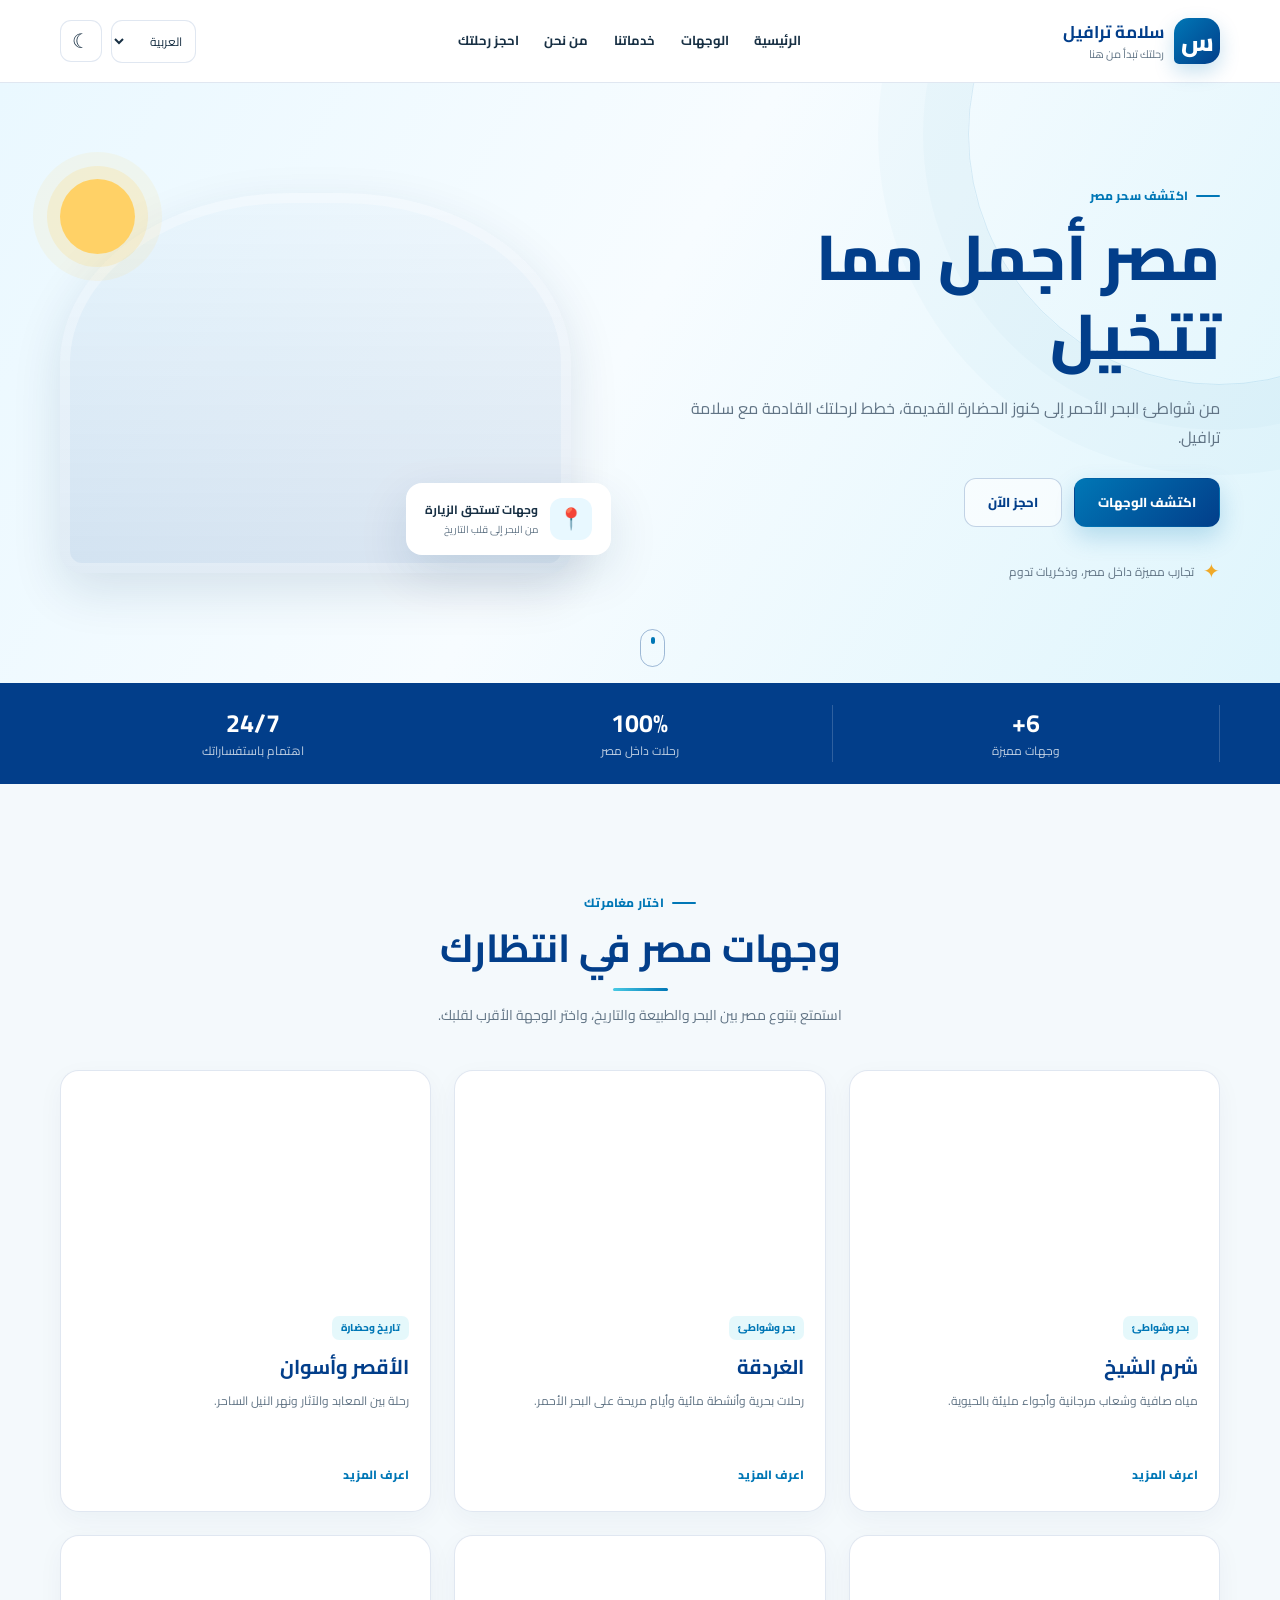
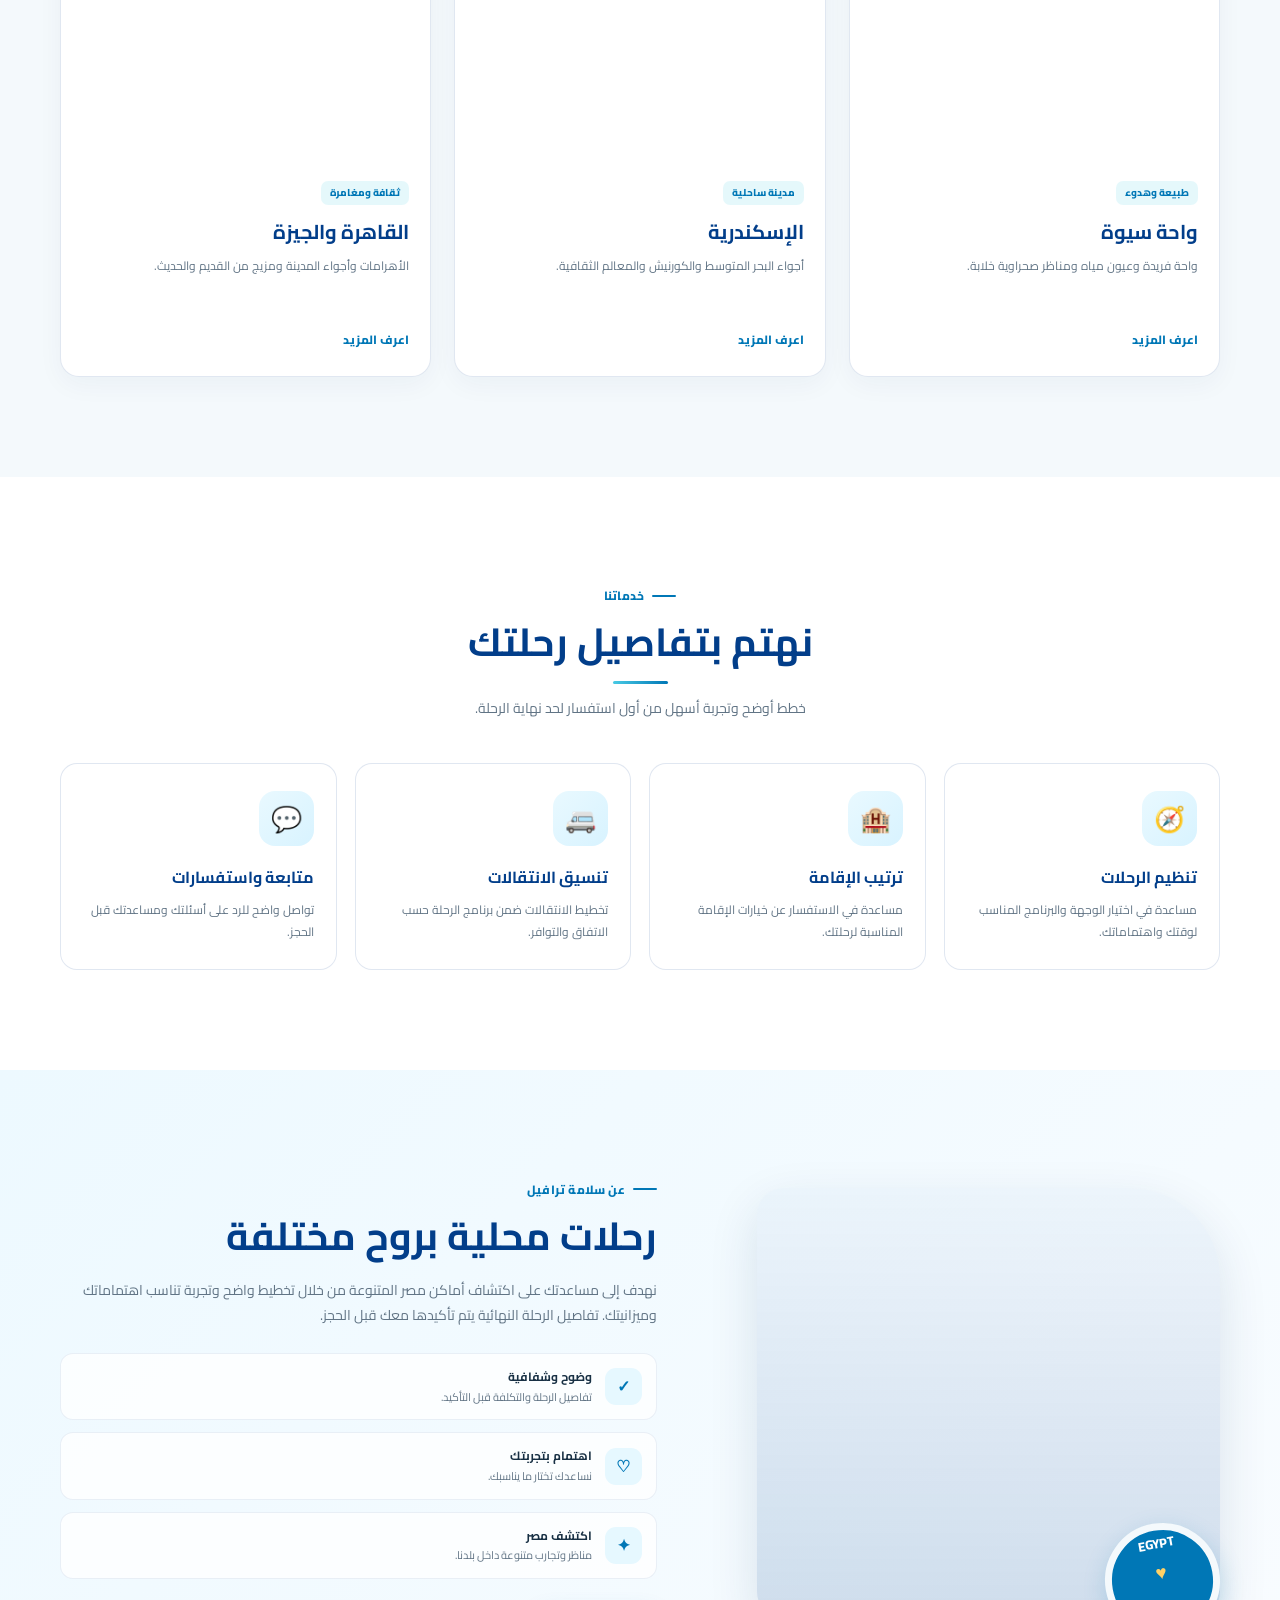
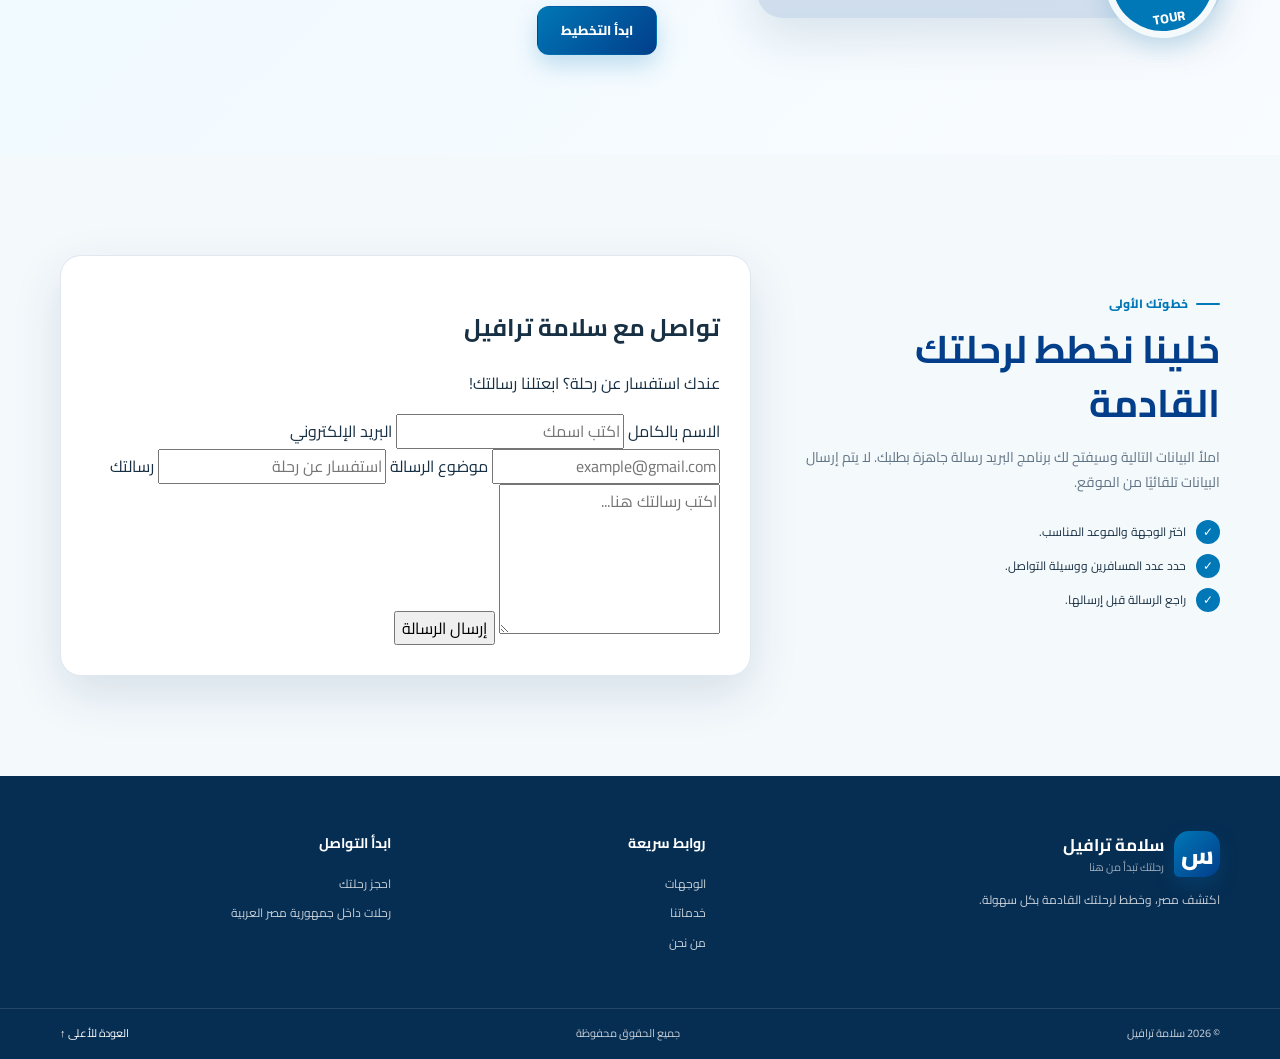
==== commit ffc08875: "Add files via upload" ====
--- a/index.html
+++ b/index.html
@@ -149,19 +149,62 @@
           <div class="booking-points"><p><span>✓</span><span data-i18n="bookingPoint1">اختر الوجهة والموعد المناسب.</span></p><p><span>✓</span><span data-i18n="bookingPoint2">حدد عدد المسافرين ووسيلة التواصل.</span></p><p><span>✓</span><span data-i18n="bookingPoint3">راجع الرسالة قبل إرسالها.</span></p></div>
         </div>
         <form class="booking-form reveal" id="bookingForm">
-          <div class="form-heading"><h3 data-i18n="formTitle">طلب حجز رحلة</h3><p data-i18n="formSubtitle">كل الحقول المميزة بنجمة مطلوبة</p></div>
-          <div class="form-grid">
-            <div class="form-field"><label for="fullName" data-i18n="labelName">الاسم الكامل *</label><input id="fullName" name="fullName" autocomplete="name" required placeholder="اكتب اسمك"></div>
-            <div class="form-field"><label for="email" data-i18n="labelEmail">البريد الإلكتروني *</label><input id="email" name="email" type="email" autocomplete="email" required placeholder="name@example.com"></div>
-            <div class="form-field"><label for="destination" data-i18n="labelDestination">الوجهة *</label><select id="destination" name="destination" required><option value="" data-i18n="chooseDestination">اختر الوجهة</option><option>شرم الشيخ</option><option>الغردقة</option><option>الأقصر وأسوان</option><option>واحة سيوة</option><option>الإسكندرية</option><option>القاهرة والجيزة</option><option data-i18n="otherDestination">وجهة أخرى داخل مصر</option></select></div>
-            <div class="form-field"><label for="tripDate" data-i18n="labelDate">التاريخ المفضل</label><input id="tripDate" name="tripDate" type="date"></div>
-            <div class="form-field"><label for="travelers" data-i18n="labelTravelers">عدد المسافرين</label><select id="travelers" name="travelers"><option value="1">1</option><option value="2" selected>2</option><option value="3">3</option><option value="4">4</option><option value="5">5</option><option value="6+">6+</option></select></div>
-            <div class="form-field"><label for="phone" data-i18n="labelPhone">رقم الهاتف (اختياري)</label><input id="phone" name="phone" type="tel" autocomplete="tel" placeholder="01xxxxxxxxx"></div>
-            <div class="form-field form-field-wide"><label for="notes" data-i18n="labelNotes">تفاصيل إضافية</label><textarea id="notes" name="notes" rows="4" placeholder="اكتب أي تفاصيل تساعدنا في فهم طلبك"></textarea></div>
-          </div>
-          <button class="button button-primary submit-button" type="submit" data-i18n="submitBtn">تجهيز رسالة الحجز <span>↗</span></button>
-          <p class="form-message" id="formMessage" role="status" aria-live="polite"></p>
-          <p class="form-disclaimer" data-i18n="formDisclaimer">ملاحظة: هذا النموذج يجهز رسالة بريد إلكتروني ولا يؤكد الحجز تلقائيًا.</p>
+        
+<section class="contact-section" id="contact">
+  <h2>تواصل مع سلامة ترافيل</h2>
+  <p>عندك استفسار عن رحلة؟ ابعتلنا رسالتك!</p>
+
+  <form
+    action="https://formspree.io/f/xgaoqbly"
+    method="POST"
+    class="contact-form"
+  >
+    <label for="name">الاسم بالكامل</label>
+    <input
+      type="text"
+      id="name"
+      name="name"
+      placeholder="اكتب اسمك"
+      required
+    >
+
+    <label for="email">البريد الإلكتروني</label>
+    <input
+      type="email"
+      id="email"
+      name="email"
+      placeholder="example@gmail.com"
+      required
+    >
+
+    <label for="subject">موضوع الرسالة</label>
+    <input
+      type="text"
+      id="subject"
+      name="subject"
+      placeholder="استفسار عن رحلة"
+      required
+    >
+
+    <label for="message">رسالتك</label>
+    <textarea
+      id="message"
+      name="message"
+      rows="5"
+      placeholder="اكتب رسالتك هنا..."
+      required
+    ></textarea>
+
+    <input
+      type="hidden"
+      name="_subject"
+      value="رسالة جديدة من موقع سلامة ترافيل"
+    >
+
+    <button type="submit">إرسال الرسالة</button>
+  </form>
+</section>
+
         </form>
       </div>
     </section>
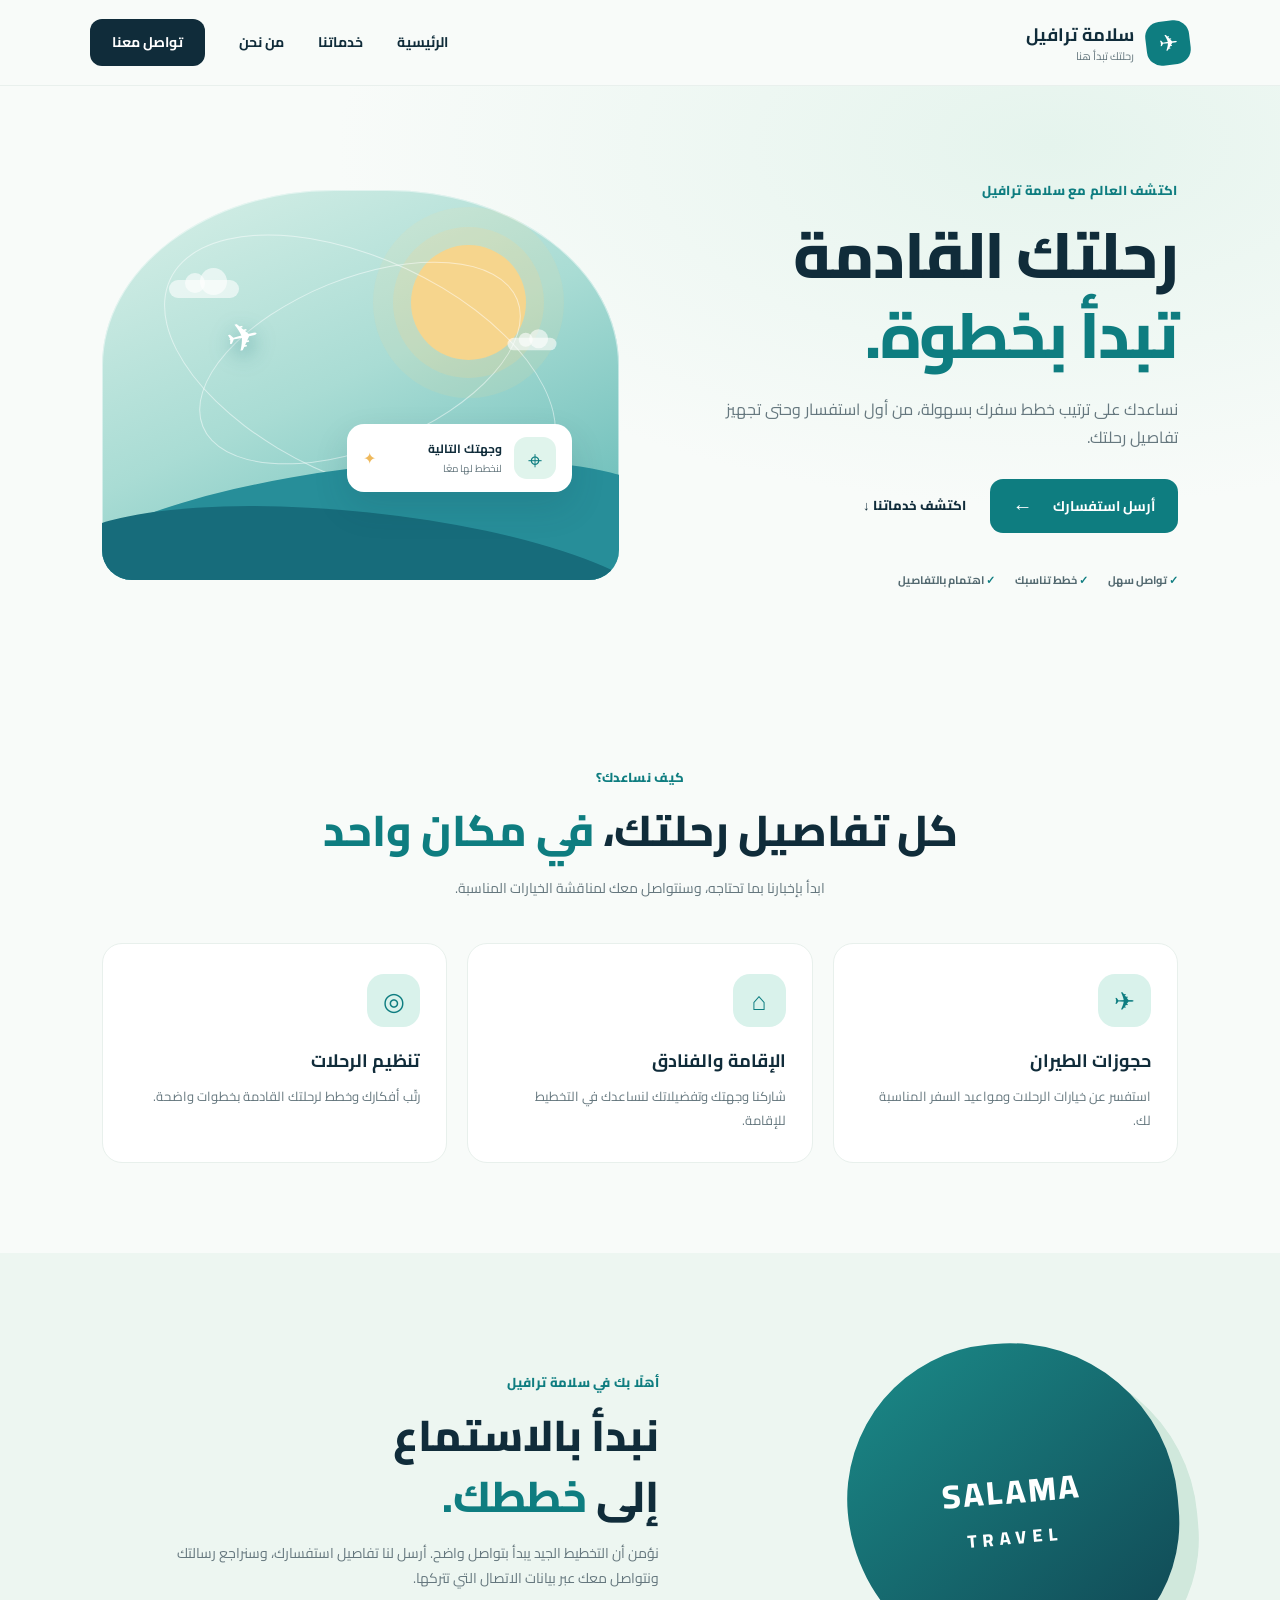
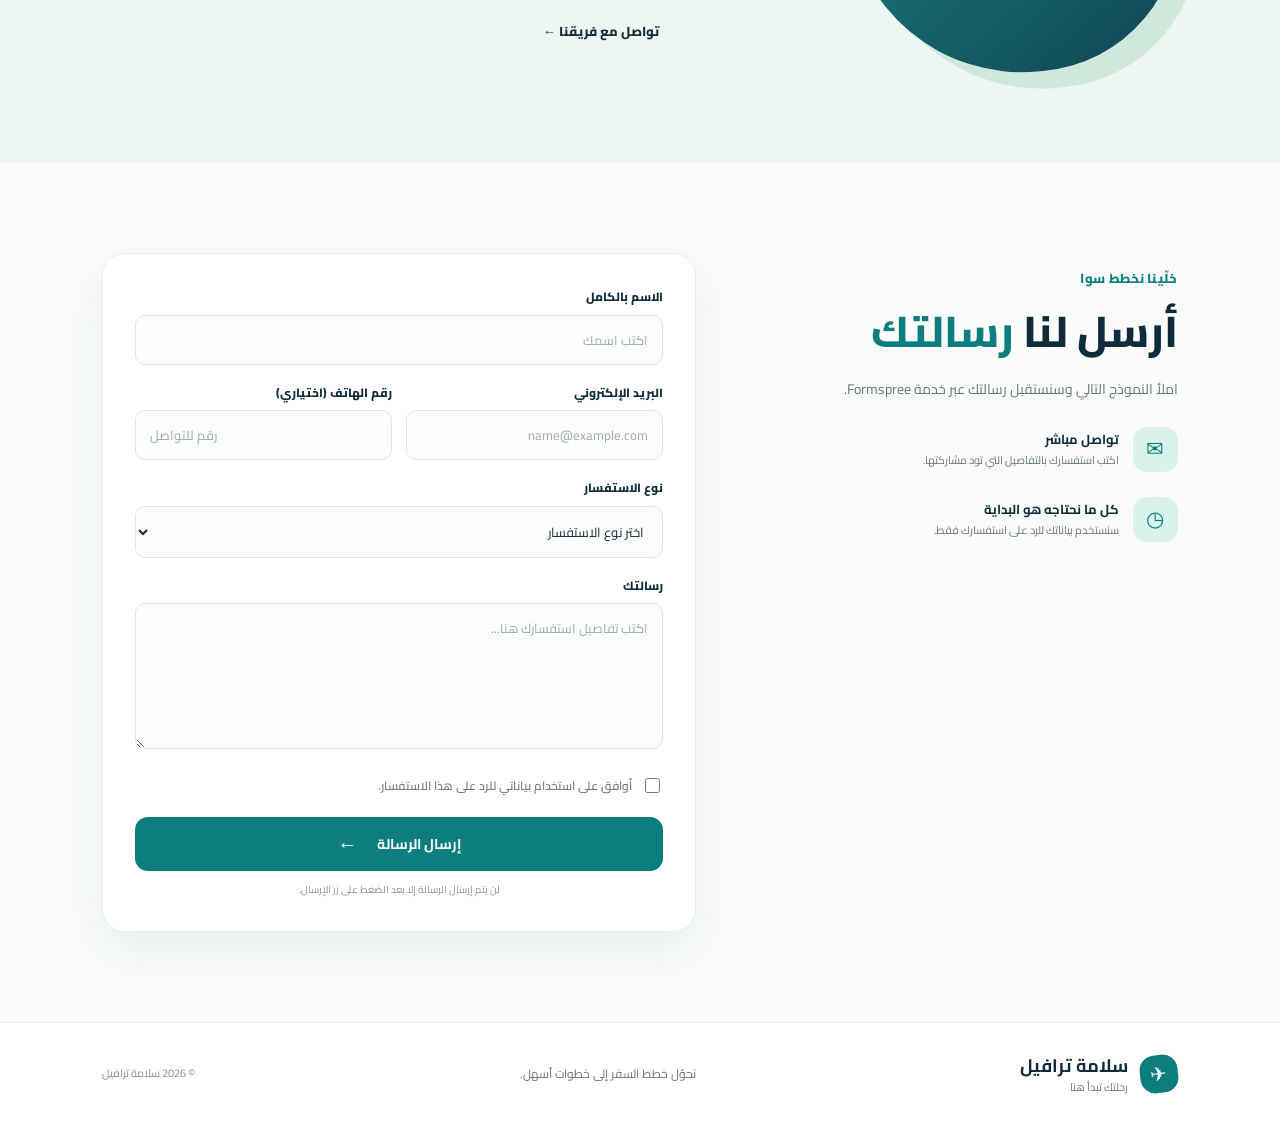
==== commit efc503aa: "Add files via upload" ====
--- a/index.html
+++ b/index.html
@@ -1,222 +1,75 @@
-<!DOCTYPE html>
+<!doctype html>
 <html lang="ar" dir="rtl">
 <head>
-  <meta charset="UTF-8">
-  <meta name="viewport" content="width=device-width, initial-scale=1.0">
-  <meta name="description" content="سلامة ترافيل - اكتشف أجمل الرحلات السياحية داخل مصر واحجز رحلتك بسهولة.">
-  <meta name="theme-color" content="#0077b6">
-  <title>سلامة ترافيل | اكتشف مصر</title>
-  <link rel="preconnect" href="https://fonts.googleapis.com">
-  <link rel="preconnect" href="https://fonts.gstatic.com" crossorigin>
-  <link href="https://fonts.googleapis.com/css2?family=Cairo:wght@400;500;600;700;800&display=swap" rel="stylesheet">
+  <meta charset="utf-8">
+  <meta name="viewport" content="width=device-width, initial-scale=1">
+  <meta name="description" content="سلامة ترافيل — خطط رحلتك القادمة بسهولة. أرسل استفسارك وسنتواصل معك.">
+  <title>سلامة ترافيل | رحلتك تبدأ هنا</title>
   <link rel="stylesheet" href="style.css">
-  <script src="script.js" defer></script>
 </head>
 <body>
-  <a class="skip-link" href="#main">انتقل إلى المحتوى</a>
-  <header class="site-header" id="top">
-    <div class="container header-inner">
-      <a class="brand" href="#top" aria-label="سلامة ترافيل - الصفحة الرئيسية">
-        <span class="brand-mark" aria-hidden="true">س</span>
-        <span class="brand-copy"><strong data-i18n="brand">سلامة ترافيل</strong><small data-i18n="tagline">رحلتك تبدأ من هنا</small></span>
-      </a>
-      <button class="menu-toggle" id="menuToggle" aria-label="فتح القائمة" aria-expanded="false">☰</button>
-      <nav class="main-nav" id="mainNav" aria-label="القائمة الرئيسية">
-        <a href="#top" data-i18n="navHome">الرئيسية</a>
-        <a href="#destinations" data-i18n="navDestinations">الوجهات</a>
-        <a href="#services" data-i18n="navServices">خدماتنا</a>
-        <a href="#about" data-i18n="navAbout">من نحن</a>
-        <a href="#booking" data-i18n="navBooking">احجز رحلتك</a>
-      </nav>
-      <div class="header-actions">
-        <label class="sr-only" for="langSelect">اختيار اللغة</label>
-        <select id="langSelect" class="lang-select" aria-label="اختيار اللغة">
-          <option value="ar">العربية</option>
-          <option value="de">Deutsch</option>
-          <option value="ru">Русский</option>
-        </select>
-        <button class="theme-toggle" id="themeToggle" type="button" aria-label="تبديل الوضع الداكن" title="تبديل الوضع">☾</button>
-      </div>
-    </div>
+  <header class="site-header">
+    <a class="brand" href="#home" aria-label="سلامة ترافيل - الرئيسية">
+      <span class="brand-mark">✈</span>
+      <span><strong>سلامة ترافيل</strong><small>رحلتك تبدأ هنا</small></span>
+    </a>
+    <button class="menu-toggle" aria-label="فتح القائمة" aria-expanded="false">☰</button>
+    <nav class="nav" aria-label="القائمة الرئيسية">
+      <a href="#home">الرئيسية</a><a href="#services">خدماتنا</a><a href="#about">من نحن</a><a href="#contact" class="nav-cta">تواصل معنا</a>
+    </nav>
   </header>
 
-  <main id="main">
-    <section class="hero">
-      <div class="hero-overlay"></div>
-      <div class="container hero-layout">
-        <div class="hero-content">
-          <span class="eyebrow" data-i18n="heroEyebrow">اكتشف سحر مصر</span>
-          <h1 data-i18n="heroTitle">مصر أجمل مما تتخيل</h1>
-          <p data-i18n="heroText">من شواطئ البحر الأحمر إلى كنوز الحضارة القديمة، خطط لرحلتك القادمة مع سلامة ترافيل.</p>
-          <div class="hero-buttons">
-            <a class="button button-primary" href="#destinations" data-i18n="exploreBtn">اكتشف الوجهات</a>
-            <a class="button button-outline" href="#booking" data-i18n="bookBtn">احجز الآن</a>
-          </div>
-          <div class="hero-note"><span class="note-icon">✦</span><span data-i18n="heroNote">تجارب مميزة داخل مصر، وذكريات تدوم</span></div>
-        </div>
-        <div class="hero-visual" aria-label="منظر سياحي في مصر">
-          <div class="hero-photo"></div>
-          <div class="floating-card"><span class="floating-icon">📍</span><span><strong data-i18n="heroCardTitle">وجهات تستحق الزيارة</strong><small data-i18n="heroCardText">من البحر إلى قلب التاريخ</small></span></div>
-          <div class="sun-decoration" aria-hidden="true"></div>
-        </div>
+  <main>
+    <section class="hero" id="home">
+      <div class="hero-content">
+        <p class="eyebrow">اكتشف العالم مع سلامة ترافيل</p>
+        <h1>رحلتك القادمة<br><span>تبدأ بخطوة.</span></h1>
+        <p class="hero-copy">نساعدك على ترتيب خطط سفرك بسهولة، من أول استفسار وحتى تجهيز تفاصيل رحلتك.</p>
+        <div class="hero-actions"><a class="button button-primary" href="#contact">أرسل استفسارك <span>←</span></a><a class="text-link" href="#services">اكتشف خدماتنا ↓</a></div>
+        <div class="trust-row"><span>✓ تواصل سهل</span><span>✓ خطط تناسبك</span><span>✓ اهتمام بالتفاصيل</span></div>
       </div>
-      <a class="scroll-cue" href="#destinations" aria-label="انتقل إلى الوجهات"><span></span></a>
-    </section>
-
-    <section class="stats-strip" aria-label="مميزات سلامة ترافيل">
-      <div class="container stats-grid">
-        <div class="stat"><strong>6+</strong><span data-i18n="statDest">وجهات مميزة</span></div>
-        <div class="stat"><strong>100%</strong><span data-i18n="statLocal">رحلات داخل مصر</span></div>
-        <div class="stat"><strong>24/7</strong><span data-i18n="statSupport">اهتمام باستفساراتك</span></div>
+      <div class="hero-art" aria-label="رسم توضيحي للسفر" role="img">
+        <div class="sun"></div><div class="cloud cloud-one"></div><div class="cloud cloud-two"></div>
+        <div class="orbit orbit-one"></div><div class="orbit orbit-two"></div>
+        <div class="plane">✈</div>
+        <div class="destination-card"><span class="pin">⌖</span><div><b>وجهتك التالية</b><small>لنخطط لها معًا</small></div><span class="sparkle">✦</span></div>
+        <div class="wave wave-back"></div><div class="wave wave-front"></div>
       </div>
     </section>
 
-    <section class="section destinations-section" id="destinations">
-      <div class="container">
-        <div class="section-heading reveal">
-          <span class="eyebrow" data-i18n="destEyebrow">اختار مغامرتك</span>
-          <h2 data-i18n="destTitle">وجهات مصر في انتظارك</h2>
-          <p data-i18n="destIntro">استمتع بتنوع مصر بين البحر والطبيعة والتاريخ، واختر الوجهة الأقرب لقلبك.</p>
-        </div>
-        <div class="destination-grid">
-          <article class="destination-card reveal">
-            <div class="destination-image image-sharm" role="img" aria-label="شرم الشيخ"></div>
-            <div class="destination-info"><span class="destination-type" data-i18n="typeSea">بحر وشواطئ</span><h3 data-i18n="sharm">شرم الشيخ</h3><p data-i18n="sharmText">مياه صافية وشعاب مرجانية وأجواء مليئة بالحيوية.</p><a class="text-link book-destination" href="#booking" data-destination="شرم الشيخ" data-i18n="details">اعرف المزيد <span>←</span></a></div>
-          </article>
-          <article class="destination-card reveal">
-            <div class="destination-image image-hurghada" role="img" aria-label="الغردقة"></div>
-            <div class="destination-info"><span class="destination-type" data-i18n="typeSea">بحر وشواطئ</span><h3 data-i18n="hurghada">الغردقة</h3><p data-i18n="hurghadaText">رحلات بحرية وأنشطة مائية وأيام مريحة على البحر الأحمر.</p><a class="text-link book-destination" href="#booking" data-destination="الغردقة" data-i18n="details">اعرف المزيد <span>←</span></a></div>
-          </article>
-          <article class="destination-card reveal">
-            <div class="destination-image image-luxor" role="img" aria-label="الأقصر وأسوان"></div>
-            <div class="destination-info"><span class="destination-type" data-i18n="typeHistory">تاريخ وحضارة</span><h3 data-i18n="luxor">الأقصر وأسوان</h3><p data-i18n="luxorText">رحلة بين المعابد والآثار ونهر النيل الساحر.</p><a class="text-link book-destination" href="#booking" data-destination="الأقصر وأسوان" data-i18n="details">اعرف المزيد <span>←</span></a></div>
-          </article>
-          <article class="destination-card reveal">
-            <div class="destination-image image-siwa" role="img" aria-label="واحة سيوة"></div>
-            <div class="destination-info"><span class="destination-type" data-i18n="typeNature">طبيعة وهدوء</span><h3 data-i18n="siwa">واحة سيوة</h3><p data-i18n="siwaText">واحة فريدة وعيون مياه ومناظر صحراوية خلابة.</p><a class="text-link book-destination" href="#booking" data-destination="واحة سيوة" data-i18n="details">اعرف المزيد <span>←</span></a></div>
-          </article>
-          <article class="destination-card reveal">
-            <div class="destination-image image-alex" role="img" aria-label="الإسكندرية"></div>
-            <div class="destination-info"><span class="destination-type" data-i18n="typeCity">مدينة ساحلية</span><h3 data-i18n="alex">الإسكندرية</h3><p data-i18n="alexText">أجواء البحر المتوسط والكورنيش والمعالم الثقافية.</p><a class="text-link book-destination" href="#booking" data-destination="الإسكندرية" data-i18n="details">اعرف المزيد <span>←</span></a></div>
-          </article>
-          <article class="destination-card reveal">
-            <div class="destination-image image-cairo" role="img" aria-label="القاهرة والجيزة"></div>
-            <div class="destination-info"><span class="destination-type" data-i18n="typeCulture">ثقافة ومغامرة</span><h3 data-i18n="cairo">القاهرة والجيزة</h3><p data-i18n="cairoText">الأهرامات وأجواء المدينة ومزيج من القديم والحديث.</p><a class="text-link book-destination" href="#booking" data-destination="القاهرة والجيزة" data-i18n="details">اعرف المزيد <span>←</span></a></div>
-          </article>
-        </div>
+    <section class="services section" id="services">
+      <div class="section-heading"><p class="eyebrow">كيف نساعدك؟</p><h2>كل تفاصيل رحلتك، <span>في مكان واحد</span></h2><p>ابدأ بإخبارنا بما تحتاجه، وسنتواصل معك لمناقشة الخيارات المناسبة.</p></div>
+      <div class="service-grid">
+        <article class="service-card"><span class="service-icon">✈</span><h3>حجوزات الطيران</h3><p>استفسر عن خيارات الرحلات ومواعيد السفر المناسبة لك.</p></article>
+        <article class="service-card"><span class="service-icon">⌂</span><h3>الإقامة والفنادق</h3><p>شاركنا وجهتك وتفضيلاتك لنساعدك في التخطيط للإقامة.</p></article>
+        <article class="service-card"><span class="service-icon">◎</span><h3>تنظيم الرحلات</h3><p>رتّب أفكارك وخطط لرحلتك القادمة بخطوات واضحة.</p></article>
       </div>
     </section>
 
-    <section class="section services-section" id="services">
-      <div class="container">
-        <div class="section-heading reveal">
-          <span class="eyebrow" data-i18n="servicesEyebrow">خدماتنا</span>
-          <h2 data-i18n="servicesTitle">نهتم بتفاصيل رحلتك</h2>
-          <p data-i18n="servicesIntro">خطط أوضح وتجربة أسهل من أول استفسار لحد نهاية الرحلة.</p>
-        </div>
-        <div class="services-grid">
-          <article class="service-card reveal"><div class="service-icon">🧭</div><h3 data-i18n="service1Title">تنظيم الرحلات</h3><p data-i18n="service1Text">مساعدة في اختيار الوجهة والبرنامج المناسب لوقتك واهتماماتك.</p></article>
-          <article class="service-card reveal"><div class="service-icon">🏨</div><h3 data-i18n="service2Title">ترتيب الإقامة</h3><p data-i18n="service2Text">مساعدة في الاستفسار عن خيارات الإقامة المناسبة لرحلتك.</p></article>
-          <article class="service-card reveal"><div class="service-icon">🚐</div><h3 data-i18n="service3Title">تنسيق الانتقالات</h3><p data-i18n="service3Text">تخطيط الانتقالات ضمن برنامج الرحلة حسب الاتفاق والتوافر.</p></article>
-          <article class="service-card reveal"><div class="service-icon">💬</div><h3 data-i18n="service4Title">متابعة واستفسارات</h3><p data-i18n="service4Text">تواصل واضح للرد على أسئلتك ومساعدتك قبل الحجز.</p></article>
-        </div>
-      </div>
+    <section class="about section" id="about">
+      <div class="about-stamp">SALAMA<br><span>TRAVEL</span></div>
+      <div><p class="eyebrow">أهلًا بك في سلامة ترافيل</p><h2>نبدأ بالاستماع<br>إلى <span>خططك.</span></h2><p>نؤمن أن التخطيط الجيد يبدأ بتواصل واضح. أرسل لنا تفاصيل استفسارك، وسنراجع رسالتك ونتواصل معك عبر بيانات الاتصال التي تتركها.</p><a class="text-link" href="#contact">تواصل مع فريقنا ←</a></div>
     </section>
 
-    <section class="about-section section" id="about">
-      <div class="container about-layout">
-        <div class="about-art reveal"><div class="about-art-main"></div><div class="about-stamp">EGYPT<br><span>♥</span><br>TOUR</div></div>
-        <div class="about-copy reveal">
-          <span class="eyebrow" data-i18n="aboutEyebrow">عن سلامة ترافيل</span>
-          <h2 data-i18n="aboutTitle">رحلات محلية بروح مختلفة</h2>
-          <p data-i18n="aboutText">نهدف إلى مساعدتك على اكتشاف أماكن مصر المتنوعة من خلال تخطيط واضح وتجربة تناسب اهتماماتك وميزانيتك. تفاصيل الرحلة النهائية يتم تأكيدها معك قبل الحجز.</p>
-          <div class="about-values">
-            <div class="about-card"><span>✓</span><div><strong data-i18n="value1Title">وضوح وشفافية</strong><small data-i18n="value1Text">تفاصيل الرحلة والتكلفة قبل التأكيد.</small></div></div>
-            <div class="about-card"><span>♡</span><div><strong data-i18n="value2Title">اهتمام بتجربتك</strong><small data-i18n="value2Text">نساعدك تختار ما يناسبك.</small></div></div>
-            <div class="about-card"><span>✦</span><div><strong data-i18n="value3Title">اكتشف مصر</strong><small data-i18n="value3Text">مناظر وتجارب متنوعة داخل بلدنا.</small></div></div>
-          </div>
-          <a class="button button-primary" href="#booking" data-i18n="aboutBtn">ابدأ التخطيط</a>
-        </div>
+    <section class="contact-section section" id="contact">
+      <div class="contact-intro"><p class="eyebrow">خلّينا نخطط سوا</p><h2>أرسل لنا <span>رسالتك</span></h2><p>املأ النموذج التالي وسنستقبل رسالتك عبر خدمة Formspree.</p>
+        <div class="contact-note"><span>✉</span><div><b>تواصل مباشر</b><small>اكتب استفسارك بالتفاصيل التي تود مشاركتها.</small></div></div>
+        <div class="contact-note"><span>◷</span><div><b>كل ما نحتاجه هو البداية</b><small>سنستخدم بياناتك للرد على استفسارك فقط.</small></div></div>
       </div>
-    </section>
-
-    <section class="booking-section section" id="booking">
-      <div class="container booking-layout">
-        <div class="booking-copy reveal">
-          <span class="eyebrow" data-i18n="bookingEyebrow">خطوتك الأولى</span>
-          <h2 data-i18n="bookingTitle">خلينا نخطط لرحلتك القادمة</h2>
-          <p data-i18n="bookingText">املأ البيانات التالية وسيفتح لك برنامج البريد رسالة جاهزة بطلبك. لا يتم إرسال البيانات تلقائيًا من الموقع.</p>
-          <div class="booking-points"><p><span>✓</span><span data-i18n="bookingPoint1">اختر الوجهة والموعد المناسب.</span></p><p><span>✓</span><span data-i18n="bookingPoint2">حدد عدد المسافرين ووسيلة التواصل.</span></p><p><span>✓</span><span data-i18n="bookingPoint3">راجع الرسالة قبل إرسالها.</span></p></div>
-        </div>
-        <form class="booking-form reveal" id="bookingForm">
-        
-<section class="contact-section" id="contact">
-  <h2>تواصل مع سلامة ترافيل</h2>
-  <p>عندك استفسار عن رحلة؟ ابعتلنا رسالتك!</p>
-
-  <form
-    action="https://formspree.io/f/xgaoqbly"
-    method="POST"
-    class="contact-form"
-  >
-    <label for="name">الاسم بالكامل</label>
-    <input
-      type="text"
-      id="name"
-      name="name"
-      placeholder="اكتب اسمك"
-      required
-    >
-
-    <label for="email">البريد الإلكتروني</label>
-    <input
-      type="email"
-      id="email"
-      name="email"
-      placeholder="example@gmail.com"
-      required
-    >
-
-    <label for="subject">موضوع الرسالة</label>
-    <input
-      type="text"
-      id="subject"
-      name="subject"
-      placeholder="استفسار عن رحلة"
-      required
-    >
-
-    <label for="message">رسالتك</label>
-    <textarea
-      id="message"
-      name="message"
-      rows="5"
-      placeholder="اكتب رسالتك هنا..."
-      required
-    ></textarea>
-
-    <input
-      type="hidden"
-      name="_subject"
-      value="رسالة جديدة من موقع سلامة ترافيل"
-    >
-
-    <button type="submit">إرسال الرسالة</button>
-  </form>
-</section>
-
-        </form>
-      </div>
+      <form class="contact-form" action="https://formspree.io/f/xgaoqbly" method="POST">
+        <input type="hidden" name="_subject" value="رسالة جديدة من موقع سلامة ترافيل">
+        <label for="name">الاسم بالكامل</label><input id="name" name="name" type="text" placeholder="اكتب اسمك" autocomplete="name" required>
+        <div class="form-row"><div><label for="email">البريد الإلكتروني</label><input id="email" name="email" type="email" placeholder="name@example.com" autocomplete="email" required></div><div><label for="phone">رقم الهاتف (اختياري)</label><input id="phone" name="phone" type="tel" placeholder="رقم للتواصل" autocomplete="tel"></div></div>
+        <label for="topic">نوع الاستفسار</label><select id="topic" name="topic" required><option value="" disabled selected>اختر نوع الاستفسار</option><option>حجز طيران</option><option>فندق وإقامة</option><option>تنظيم رحلة</option><option>استفسار عام</option></select>
+        <label for="message">رسالتك</label><textarea id="message" name="message" rows="5" placeholder="اكتب تفاصيل استفسارك هنا..." required></textarea>
+        <label class="consent"><input type="checkbox" required><span>أوافق على استخدام بياناتي للرد على هذا الاستفسار.</span></label>
+        <button class="button button-primary submit-button" type="submit">إرسال الرسالة <span>←</span></button>
+        <p class="form-footnote">لن يتم إرسال الرسالة إلا بعد الضغط على زر الإرسال.</p>
+      </form>
     </section>
   </main>
 
-  <footer class="site-footer">
-    <div class="container footer-main">
-      <div class="footer-brand"><a class="brand brand-footer" href="#top"><span class="brand-mark">س</span><span class="brand-copy"><strong data-i18n="brand">سلامة ترافيل</strong><small data-i18n="tagline">رحلتك تبدأ من هنا</small></span></a><p data-i18n="footerText">اكتشف مصر، وخطط لرحلتك القادمة بكل سهولة.</p></div>
-      <div class="footer-links"><h3 data-i18n="footerQuick">روابط سريعة</h3><a href="#destinations" data-i18n="navDestinations">الوجهات</a><a href="#services" data-i18n="navServices">خدماتنا</a><a href="#about" data-i18n="navAbout">من نحن</a></div>
-      <div class="footer-links"><h3 data-i18n="footerContact">ابدأ التواصل</h3><a href="#booking" data-i18n="navBooking">احجز رحلتك</a><span data-i18n="footerLocation">رحلات داخل جمهورية مصر العربية</span></div>
-    </div>
-    <div class="footer-bottom"><div class="container"><span>© <span id="year"></span> <span data-i18n="brand">سلامة ترافيل</span></span><span data-i18n="footerRights">جميع الحقوق محفوظة</span><a href="#top" class="back-top" data-i18n="backTop">العودة للأعلى ↑</a></div></div>
-  </footer>
+  <footer class="footer"><a class="brand footer-brand" href="#home"><span class="brand-mark">✈</span><span><strong>سلامة ترافيل</strong><small>رحلتك تبدأ هنا</small></span></a><p>نحوّل خطط السفر إلى خطوات أسهل.</p><span class="copyright">© <span id="year"></span> سلامة ترافيل</span></footer>
+  <script src="script.js"></script>
 </body>
 </html>
--- a/style.css
+++ b/style.css
@@ -1,273 +1,4 @@
 @import url('https://fonts.googleapis.com/css2?family=Cairo:wght@400;500;600;700;800&display=swap');
-
-:root {
-  --blue: #0077b6;
-  --deep-blue: #023e8a;
-  --sky: #48cae4;
-  --light: #f4f9fc;
-  --white: #ffffff;
-  --text: #183044;
-  --muted: #617485;
-  --border: rgba(2, 62, 138, .12);
-  --shadow: 0 18px 50px rgba(4, 52, 91, .12);
-  --card: #ffffff;
-  --header-bg: rgba(255, 255, 255, .91);
-}
-* { box-sizing: border-box; }
-html { scroll-behavior: smooth; scroll-padding-top: 90px; }
-body { margin: 0; font-family: "Cairo", sans-serif; background: var(--white); color: var(--text); line-height: 1.8; }
-body, input, select, textarea, button { font-family: "Cairo", sans-serif; }
-a { color: inherit; text-decoration: none; }
-button, input, select, textarea { font: inherit; }
-button, a, select { -webkit-tap-highlight-color: transparent; }
-img { max-width: 100%; }
-.container { width: min(1160px, calc(100% - 40px)); margin-inline: auto; }
-.section { padding: 100px 0; }
-.sr-only { position: absolute; width: 1px; height: 1px; padding: 0; margin: -1px; overflow: hidden; clip: rect(0,0,0,0); white-space: nowrap; border: 0; }
-.skip-link { position: fixed; top: 8px; inset-inline-start: 8px; z-index: 1000; padding: 8px 14px; background: var(--deep-blue); color: white; border-radius: 8px; transform: translateY(-150%); }
-.skip-link:focus { transform: translateY(0); }
-
-.site-header { position: sticky; top: 0; z-index: 100; background: var(--header-bg); backdrop-filter: blur(16px); border-bottom: 1px solid var(--border); transition: box-shadow .3s ease, background .3s ease; }
-.site-header.scrolled { box-shadow: 0 8px 28px rgba(4, 52, 91, .09); }
-.header-inner { min-height: 82px; display: flex; align-items: center; justify-content: space-between; gap: 24px; }
-.brand { display: inline-flex; align-items: center; gap: 10px; flex-shrink: 0; }
-.brand-mark { display: grid; place-items: center; width: 46px; height: 46px; border-radius: 15px 15px 15px 5px; color: #fff; font-weight: 800; font-size: 25px; background: linear-gradient(135deg, var(--blue), var(--deep-blue)); box-shadow: 0 8px 20px rgba(0,119,182,.22); }
-.brand-copy { display: flex; flex-direction: column; line-height: 1.5; }
-.brand-copy strong { color: var(--deep-blue); font-size: 17px; }
-.brand-copy small { color: var(--muted); font-size: 11px; }
-.main-nav { display: flex; align-items: center; justify-content: center; gap: clamp(12px, 2vw, 26px); }
-.main-nav a { color: var(--text); font-size: 13px; font-weight: 700; position: relative; padding: 8px 0; transition: color .25s ease; }
-.main-nav a::after { content: ""; position: absolute; height: 2px; bottom: 0; inset-inline-start: 0; width: 0; background: var(--blue); transition: width .25s ease; }
-.main-nav a:hover, .main-nav a:focus-visible { color: var(--blue); }
-.main-nav a:hover::after, .main-nav a:focus-visible::after { width: 100%; }
-.header-actions { display: flex; align-items: center; gap: 9px; }
-.lang-select, .theme-toggle, .menu-toggle { border: 1px solid var(--border); background: var(--card); color: var(--text); border-radius: 11px; }
-.lang-select { padding: 8px 9px; font-size: 12px; max-width: 112px; }
-.theme-toggle, .menu-toggle { width: 42px; height: 42px; cursor: pointer; display: grid; place-items: center; font-size: 20px; transition: transform .25s ease, background .25s ease; }
-.theme-toggle:hover, .menu-toggle:hover { transform: translateY(-2px); background: var(--light); }
-.menu-toggle { display: none; }
-
-.hero { position: relative; overflow: hidden; min-height: 600px; display: flex; align-items: center; background: linear-gradient(120deg, #eaf8ff 0%, #f7fcff 48%, #dff5fc 100%); }
-.hero::before { content: ""; position: absolute; width: 500px; height: 500px; border: 1px solid rgba(0,119,182,.12); border-radius: 50%; inset-inline-start: -190px; top: -200px; box-shadow: 0 0 0 45px rgba(0,119,182,.025), 0 0 0 90px rgba(0,119,182,.025); }
-.hero-layout { position: relative; z-index: 1; display: grid; grid-template-columns: 1fr .95fr; gap: 60px; align-items: center; padding-block: 70px; }
-.hero-content { animation: fadeUp .85s both; }
-.eyebrow { display: inline-flex; align-items: center; gap: 8px; color: var(--blue); font-size: 12px; font-weight: 800; letter-spacing: .2px; }
-.eyebrow::before { content: ""; width: 24px; height: 2px; border-radius: 5px; background: currentColor; }
-.hero h1 { margin: 12px 0 18px; color: var(--deep-blue); font-size: clamp(38px, 5vw, 63px); line-height: 1.25; font-weight: 800; animation: fadeUp .85s .12s both; }
-.hero-content > p { max-width: 540px; color: var(--muted); font-size: 16px; margin: 0 0 27px; animation: fadeUp .85s .22s both; }
-.hero-buttons { display: flex; flex-wrap: wrap; gap: 12px; animation: fadeUp .85s .3s both; }
-.button { display: inline-flex; align-items: center; justify-content: center; gap: 10px; border: 1px solid transparent; border-radius: 12px; min-height: 49px; padding: 11px 23px; font-size: 13px; font-weight: 800; cursor: pointer; transition: transform .25s ease, box-shadow .25s ease, background .25s ease; }
-.button:hover { transform: translateY(-3px); }
-.button-primary { color: #fff; background: linear-gradient(135deg, var(--blue), var(--deep-blue)); box-shadow: 0 10px 24px rgba(0,119,182,.23); }
-.button-primary:hover { box-shadow: 0 15px 30px rgba(0,119,182,.32); }
-.button-outline { color: var(--deep-blue); border-color: rgba(2,62,138,.22); background: rgba(255,255,255,.62); }
-.button-outline:hover { background: #fff; }
-.hero-note { display: flex; align-items: center; gap: 9px; color: var(--muted); font-size: 12px; margin-top: 26px; }
-.note-icon { color: #f0a928; font-size: 20px; }
-.hero-visual { min-height: 400px; position: relative; animation: slideIn .9s .1s both; }
-.hero-photo { position: absolute; inset: 10px 25px 10px 0; border-radius: 45% 45% 22px 22px; background: linear-gradient(180deg, rgba(2,62,138,.02), rgba(2,62,138,.12)), url("https://images.unsplash.com/photo-1539768942893-daf53e448371?auto=format&fit=crop&w=1100&q=85") center/cover; box-shadow: var(--shadow); }
-.hero-photo::after { content: ""; position: absolute; inset: 0; border: 10px solid rgba(255,255,255,.3); border-radius: inherit; }
-.floating-card { position: absolute; bottom: 28px; inset-inline-start: -15px; display: flex; align-items: center; gap: 12px; padding: 14px 18px; background: var(--card); border: 1px solid rgba(255,255,255,.7); border-radius: 16px; box-shadow: var(--shadow); animation: floating 4s ease-in-out infinite; }
-.floating-icon { display: grid; place-items: center; width: 42px; height: 42px; background: #e8f8ff; border-radius: 12px; font-size: 21px; }
-.floating-card strong, .floating-card small { display: block; }
-.floating-card strong { font-size: 12px; }
-.floating-card small { color: var(--muted); font-size: 10px; }
-.sun-decoration { position: absolute; top: -4px; inset-inline-end: 0; width: 75px; height: 75px; border-radius: 50%; background: #ffd166; box-shadow: 0 0 0 13px rgba(255,209,102,.2), 0 0 0 27px rgba(255,209,102,.1); animation: softGlow 4s ease-in-out infinite; }
-.scroll-cue { position: absolute; bottom: 16px; left: 50%; width: 25px; height: 38px; border: 1px solid rgba(2,62,138,.35); border-radius: 20px; display: grid; place-items: start center; padding-top: 7px; }
-.scroll-cue span { width: 4px; height: 7px; border-radius: 4px; background: var(--blue); animation: scrollDot 1.5s infinite; }
-
-.stats-strip { background: var(--deep-blue); color: #fff; padding: 22px 0; }
-.stats-grid { display: grid; grid-template-columns: repeat(3, 1fr); }
-.stat { text-align: center; display: flex; flex-direction: column; gap: 0; border-inline-start: 1px solid rgba(255,255,255,.18); }
-.stat:last-child { border: 0; }
-.stat strong { font-size: 25px; line-height: 1.4; }
-.stat span { color: rgba(255,255,255,.75); font-size: 12px; }
-
-.section-heading { text-align: center; max-width: 650px; margin: 0 auto 42px; }
-.section-heading .eyebrow { justify-content: center; }
-.section-heading h2, .about-copy h2, .booking-copy h2 { margin: 8px 0 12px; color: var(--deep-blue); font-size: clamp(27px, 3.5vw, 39px); line-height: 1.4; }
-.section-heading h2::after { content: ""; display: block; width: 55px; height: 3px; margin: 12px auto 0; border-radius: 5px; background: linear-gradient(90deg, var(--sky), var(--blue)); transition: width .3s ease; }
-.section-heading:hover h2::after { width: 90px; }
-.section-heading p { margin: 0; color: var(--muted); font-size: 14px; }
-.destinations-section { background: var(--light); }
-.destination-grid { display: grid; grid-template-columns: repeat(3, minmax(0, 1fr)); gap: 23px; }
-.destination-card { overflow: hidden; border: 1px solid var(--border); border-radius: 19px; background: var(--card); box-shadow: 0 8px 26px rgba(4,52,91,.045); transition: transform .35s ease, box-shadow .35s ease; }
-.destination-card:hover { transform: translateY(-8px); box-shadow: var(--shadow); }
-.destination-image { height: 220px; background-position: center; background-size: cover; transition: transform .65s cubic-bezier(.2,.8,.2,1); }
-.destination-card:hover .destination-image { transform: scale(1.045); }
-.image-sharm { background-image: url("https://images.unsplash.com/photo-1544551763-46a013bb70d5?auto=format&fit=crop&w=900&q=80"); }
-.image-hurghada { background-image: url("https://images.unsplash.com/photo-1514282401047-d79a71a590e8?auto=format&fit=crop&w=900&q=80"); }
-.image-luxor { background-image: url("https://images.unsplash.com/photo-1568322445389-f64ac2515020?auto=format&fit=crop&w=900&q=80"); }
-.image-siwa { background-image: url("https://images.unsplash.com/photo-1509316785289-025f5b846b35?auto=format&fit=crop&w=900&q=80"); }
-.image-alex { background-image: url("https://images.unsplash.com/photo-1500375592092-40eb2168fd21?auto=format&fit=crop&w=900&q=80"); }
-.image-cairo { background-image: url("https://images.unsplash.com/photo-1503177119275-0aa32b3a9368?auto=format&fit=crop&w=900&q=80"); }
-.destination-info { position: relative; padding: 20px 21px 23px; }
-.destination-type { display: inline-block; color: var(--blue); background: rgba(72,202,228,.14); border-radius: 7px; padding: 3px 9px; font-size: 10px; font-weight: 800; }
-.destination-info h3 { margin: 9px 0 5px; font-size: 20px; color: var(--deep-blue); }
-.destination-info p { min-height: 54px; margin: 0 0 15px; color: var(--muted); font-size: 12px; }
-.text-link { display: inline-flex; align-items: center; gap: 10px; color: var(--blue); font-weight: 800; font-size: 12px; }
-.text-link span { transition: transform .25s ease; }
-.text-link:hover span { transform: translateX(-5px); }
-
-.services-section { background: var(--white); }
-.services-grid { display: grid; grid-template-columns: repeat(4, minmax(0, 1fr)); gap: 18px; }
-.service-card { padding: 27px 22px; border: 1px solid var(--border); border-radius: 17px; background: var(--card); transition: transform .3s ease, box-shadow .3s ease, border-color .3s ease; }
-.service-card:hover { transform: translateY(-7px); border-color: rgba(0,119,182,.3); box-shadow: var(--shadow); }
-.service-icon { width: 55px; height: 55px; display: grid; place-items: center; border-radius: 16px; background: linear-gradient(135deg, #e9f9ff, #d8f3ff); font-size: 25px; transition: transform .3s ease; }
-.service-card:hover .service-icon { transform: rotate(-7deg) scale(1.07); }
-.service-card h3 { margin: 17px 0 7px; font-size: 16px; color: var(--deep-blue); }
-.service-card p { margin: 0; color: var(--muted); font-size: 12px; }
-
-.about-section { background: linear-gradient(135deg, #edf9ff, #f9fcff); overflow: hidden; }
-.about-layout { display: grid; grid-template-columns: .9fr 1.1fr; align-items: center; gap: 75px; }
-.about-art { position: relative; min-height: 450px; }
-.about-art-main { position: absolute; inset: 0 0 20px 25px; border-radius: 26px 90px 26px 26px; background: linear-gradient(180deg, rgba(2,62,138,.03), rgba(2,62,138,.16)), url("https://images.unsplash.com/photo-1539650116574-75c0c6d73f6e?auto=format&fit=crop&w=1000&q=85") center/cover; box-shadow: var(--shadow); }
-.about-stamp { position: absolute; bottom: 0; inset-inline-start: 0; display: grid; place-items: center; width: 115px; height: 115px; border-radius: 50%; text-align: center; color: #fff; background: var(--blue); border: 7px solid var(--light); font-size: 13px; font-weight: 800; line-height: 1.25; transform: rotate(-10deg); box-shadow: 0 8px 25px rgba(0,119,182,.2); }
-.about-stamp span { color: #ffd166; font-size: 19px; }
-.about-copy h2 { margin-top: 9px; }
-.about-copy > p { color: var(--muted); font-size: 14px; margin-bottom: 25px; }
-.about-values { display: grid; gap: 12px; margin-bottom: 27px; }
-.about-card { display: flex; align-items: center; gap: 13px; padding: 12px 14px; background: rgba(255,255,255,.76); border: 1px solid rgba(2,62,138,.08); border-radius: 13px; transition: transform .25s ease, box-shadow .25s ease; }
-.about-card:hover { transform: translateX(-4px); box-shadow: 0 8px 22px rgba(4,52,91,.07); }
-.about-card > span { flex: 0 0 37px; width: 37px; height: 37px; display: grid; place-items: center; color: var(--blue); background: #e6f8ff; border-radius: 11px; font-weight: 800; }
-.about-card strong, .about-card small { display: block; }
-.about-card strong { font-size: 12px; }
-.about-card small { color: var(--muted); font-size: 11px; }
-
-.booking-section { background: var(--light); }
-.booking-layout { display: grid; grid-template-columns: .75fr 1.25fr; gap: 55px; align-items: start; }
-.booking-copy { padding-top: 30px; }
-.booking-copy h2 { font-size: clamp(29px, 3vw, 40px); }
-.booking-copy > p { color: var(--muted); font-size: 14px; }
-.booking-points { margin-top: 25px; display: grid; gap: 10px; }
-.booking-points p { display: flex; align-items: center; gap: 10px; margin: 0; font-size: 12px; color: var(--text); }
-.booking-points p span:first-child { display: grid; place-items: center; width: 24px; height: 24px; flex: 0 0 24px; color: #fff; background: var(--blue); border-radius: 50%; font-size: 12px; }
-.booking-form { padding: 30px; border: 1px solid var(--border); border-radius: 21px; background: var(--card); box-shadow: var(--shadow); }
-.form-heading { margin-bottom: 22px; }
-.form-heading h3 { margin: 0; color: var(--deep-blue); font-size: 21px; }
-.form-heading p { margin: 3px 0 0; color: var(--muted); font-size: 11px; }
-.form-grid { display: grid; grid-template-columns: repeat(2, minmax(0, 1fr)); gap: 16px; }
-.form-field { display: flex; flex-direction: column; gap: 6px; }
-.form-field-wide { grid-column: 1 / -1; }
-.form-field label { font-size: 12px; font-weight: 700; }
-.form-field input, .form-field select, .form-field textarea { width: 100%; min-width: 0; border: 1px solid var(--border); outline: 0; border-radius: 10px; padding: 11px 12px; background: var(--light); color: var(--text); font-size: 12px; transition: border-color .2s ease, box-shadow .2s ease, background .2s ease; }
-.form-field input:focus, .form-field select:focus, .form-field textarea:focus { border-color: var(--blue); box-shadow: 0 0 0 3px rgba(0,119,182,.1); background: var(--card); }
-.form-field textarea { resize: vertical; }
-.submit-button { width: 100%; margin-top: 20px; }
-.form-message { color: var(--blue); font-size: 12px; margin: 10px 0 0; }
-.form-disclaimer { color: var(--muted); font-size: 10px; margin: 12px 0 0; }
-
-.site-footer { color: rgba(255,255,255,.78); background: #062d52; }
-.footer-main { display: grid; grid-template-columns: 1.4fr .8fr 1fr; gap: 50px; padding-block: 55px; }
-.brand-footer .brand-copy strong { color: #fff; }
-.brand-footer .brand-copy small { color: rgba(255,255,255,.6); }
-.footer-brand p { max-width: 300px; font-size: 12px; }
-.footer-links { display: flex; flex-direction: column; align-items: flex-start; gap: 8px; font-size: 12px; }
-.footer-links h3 { margin: 0 0 8px; color: #fff; font-size: 14px; }
-.footer-links a:hover, .back-top:hover { color: var(--sky); }
-.footer-bottom { border-top: 1px solid rgba(255,255,255,.12); padding: 15px 0; font-size: 11px; }
-.footer-bottom .container { display: flex; justify-content: space-between; gap: 15px; align-items: center; flex-wrap: wrap; }
-.back-top { color: #fff; }
-
-.reveal { opacity: 0; transform: translateY(25px); transition: opacity .65s ease, transform .65s ease; }
-.reveal.is-visible { opacity: 1; transform: translateY(0); }
-@keyframes fadeUp { from { opacity: 0; transform: translateY(24px); } to { opacity: 1; transform: translateY(0); } }
-@keyframes slideIn { from { opacity: 0; transform: translateX(-25px); } to { opacity: 1; transform: translateX(0); } }
-@keyframes floating { 0%,100% { transform: translateY(0); } 50% { transform: translateY(-9px); } }
-@keyframes softGlow { 0%,100% { box-shadow: 0 0 0 13px rgba(255,209,102,.2), 0 0 0 27px rgba(255,209,102,.1); } 50% { box-shadow: 0 0 0 18px rgba(255,209,102,.17), 0 0 0 34px rgba(255,209,102,.07); } }
-@keyframes scrollDot { 0% { opacity: 0; transform: translateY(0); } 40% { opacity: 1; } 100% { opacity: 0; transform: translateY(10px); } }
-
-body.dark { --light: #0c1c2b; --white: #091725; --text: #e7f1fa; --muted: #a4b8c9; --border: rgba(180,215,239,.14); --card: #102538; --header-bg: rgba(9,23,37,.92); --shadow: 0 18px 50px rgba(0,0,0,.24); }
-body.dark .hero { background: linear-gradient(120deg, #0c253b, #102b40 50%, #0b2031); }
-body.dark .hero h1, body.dark .section-heading h2, body.dark .about-copy h2, body.dark .booking-copy h2, body.dark .destination-info h3, body.dark .service-card h3, body.dark .form-heading h3 { color: #d7f1ff; }
-body.dark .about-section { background: linear-gradient(135deg, #0d2335, #0b1c2c); }
-body.dark .about-card { background: rgba(16,37,56,.8); }
-body.dark .destination-image { filter: brightness(.84); }
-body.dark .button-outline { color: #e7f1fa; background: rgba(16,37,56,.75); border-color: var(--border); }
-body.dark .button-outline:hover { background: #17354d; }
-body.dark .floating-icon, body.dark .service-icon, body.dark .about-card > span { background: #183b55; }
-body.dark .hero-photo::after { border-color: rgba(9,23,37,.25); }
-body.dark .lang-select, body.dark .theme-toggle, body.dark .menu-toggle { background: var(--card); color: var(--text); }
-
-html[dir="ltr"] body { text-align: left; }
-html[dir="ltr"] .about-card:hover { transform: translateX(4px); }
-html[dir="ltr"] .text-link:hover span { transform: translateX(5px); }
-
-@media (max-width: 1000px) {
-  .header-inner { gap: 14px; }
-  .main-nav { gap: 13px; }
-  .main-nav a { font-size: 12px; }
-  .hero-layout { gap: 35px; }
-  .about-layout { gap: 45px; }
-  .services-grid { grid-template-columns: repeat(2, minmax(0, 1fr)); }
-}
-@media (max-width: 780px) {
-  .container { width: min(100% - 30px, 560px); }
-  .section { padding: 72px 0; }
-  .header-inner { min-height: 72px; flex-wrap: wrap; }
-  .brand-mark { width: 41px; height: 41px; }
-  .brand-copy strong { font-size: 15px; }
-  .menu-toggle { display: grid; margin-inline-start: auto; }
-  .header-actions { gap: 6px; }
-  .lang-select { max-width: 93px; padding: 7px 5px; }
-  .main-nav { display: none; order: 5; width: 100%; padding: 5px 0 16px; flex-direction: column; align-items: stretch; gap: 3px; }
-  .main-nav.open { display: flex; animation: fadeUp .25s both; }
-  .main-nav a { padding: 9px 12px; border-radius: 8px; }
-  .main-nav a:hover { background: var(--light); }
-  .main-nav a::after { display: none; }
-  .hero { min-height: auto; }
-  .hero-layout { grid-template-columns: 1fr; gap: 25px; padding-block: 55px 65px; }
-  .hero-content { text-align: center; }
-  .hero-content .eyebrow, .hero-note { justify-content: center; }
-  .hero h1 { font-size: clamp(35px, 9vw, 52px); }
-  .hero-content > p { margin-inline: auto; font-size: 14px; }
-  .hero-buttons { justify-content: center; }
-  .hero-visual { min-height: 320px; width: min(100%, 440px); margin-inline: auto; }
-  .hero-photo { inset-inline-start: 12px; inset-inline-end: 12px; }
-  .floating-card { inset-inline-start: 0; }
-  .sun-decoration { inset-inline-end: 3px; width: 55px; height: 55px; }
-  .scroll-cue { display: none; }
-  .stats-grid { gap: 8px; }
-  .stat strong { font-size: 21px; }
-  .stat span { font-size: 10px; }
-  .destination-grid { grid-template-columns: repeat(2, minmax(0, 1fr)); gap: 14px; }
-  .destination-image { height: 170px; }
-  .destination-info { padding: 15px; }
-  .destination-info h3 { font-size: 17px; }
-  .destination-info p { font-size: 11px; }
-  .about-layout, .booking-layout { grid-template-columns: 1fr; gap: 35px; }
-  .about-art { min-height: 340px; width: min(100%, 460px); margin-inline: auto; }
-  .booking-copy { padding-top: 0; }
-  .footer-main { grid-template-columns: 1fr 1fr; gap: 30px; }
-  .footer-brand { grid-column: 1 / -1; }
-}
-@media (max-width: 480px) {
-  .container { width: calc(100% - 26px); }
-  .header-inner { gap: 8px; }
-  .header-actions { margin-inline-start: 0; }
-  .theme-toggle, .menu-toggle { width: 37px; height: 37px; }
-  .brand { gap: 7px; }
-  .brand-mark { width: 36px; height: 36px; border-radius: 12px 12px 12px 4px; font-size: 21px; }
-  .brand-copy strong { font-size: 13px; }
-  .brand-copy small { font-size: 9px; }
-  .lang-select { max-width: 78px; font-size: 10px; }
-  .destination-grid { grid-template-columns: 1fr; }
-  .destination-image { height: 210px; }
-  .destination-info p { min-height: 0; }
-  .services-grid { grid-template-columns: 1fr; }
-  .service-card { padding: 22px; }
-  .stats-grid { grid-template-columns: 1fr; gap: 15px; }
-  .stat { border-inline-start: 0; border-bottom: 1px solid rgba(255,255,255,.18); padding-bottom: 12px; }
-  .stat:last-child { border-bottom: 0; padding-bottom: 0; }
-  .form-grid { grid-template-columns: 1fr; }
-  .form-field-wide { grid-column: auto; }
-  .booking-form { padding: 20px 16px; }
-  .about-art { min-height: 280px; }
-  .about-stamp { width: 95px; height: 95px; font-size: 11px; }
-  .footer-main { grid-template-columns: 1fr; gap: 25px; padding-block: 40px; }
-  .footer-brand { grid-column: auto; }
-}
-@media (prefers-reduced-motion: reduce) {
-  *, *::before, *::after { scroll-behavior: auto !important; animation-duration: .01ms !important; animation-iteration-count: 1 !important; transition-duration: .01ms !important; }
-  .reveal { opacity: 1; transform: none; }
-}
+:root{--navy:#102c3a;--teal:#0e7d80;--mint:#d9f2eb;--gold:#efb95c;--muted:#65777e;--paper:#f8fbf9;--white:#fff}
+*{box-sizing:border-box}html{scroll-behavior:smooth;scroll-padding-top:90px}body{margin:0;font-family:'Cairo',Tahoma,Arial,sans-serif;color:var(--navy);background:var(--paper);line-height:1.8}a{color:inherit;text-decoration:none}.site-header{height:86px;padding:0 7%;display:flex;align-items:center;justify-content:space-between;background:rgba(248,251,249,.94);position:sticky;top:0;z-index:20;border-bottom:1px solid #e9f0ed;backdrop-filter:blur(12px)}.brand{display:flex;align-items:center;gap:12px}.brand-mark{display:grid;place-items:center;width:44px;height:44px;border-radius:15px;background:var(--teal);color:white;font-size:23px;transform:rotate(-7deg)}.brand strong,.brand small{display:block;line-height:1.5}.brand strong{font-size:18px}.brand small{font-size:11px;color:var(--muted)}.nav{display:flex;align-items:center;gap:34px;font-size:14px;font-weight:700}.nav a:not(.nav-cta){transition:color .2s}.nav a:hover{color:var(--teal)}.nav-cta{background:var(--navy);color:#fff;padding:11px 22px;border-radius:12px}.menu-toggle{display:none;background:none;border:0;font-size:25px;color:var(--navy)}.hero{min-height:590px;padding:78px 8% 70px;display:grid;grid-template-columns:1fr 1fr;align-items:center;gap:4%;overflow:hidden;background:radial-gradient(ellipse at 82% 10%,#e5f4ed 0,transparent 48%),var(--paper)}.hero-content{position:relative;z-index:2}.eyebrow{color:var(--teal);font-size:13px;font-weight:800;letter-spacing:.3px;margin:0 0 12px}.hero h1{font-size:clamp(42px,5vw,67px);line-height:1.25;letter-spacing:-1.8px;margin:0 0 20px;font-weight:800}.hero h1 span,.section-heading h2 span,.about h2 span,.contact-intro h2 span{color:var(--teal)}.hero-copy{color:var(--muted);font-size:16px;max-width:475px;margin:0 0 27px}.hero-actions{display:flex;align-items:center;gap:24px;flex-wrap:wrap}.button{display:inline-flex;align-items:center;justify-content:center;gap:20px;border:0;border-radius:13px;padding:14px 23px;font:700 14px 'Cairo',sans-serif;cursor:pointer;transition:transform .2s,box-shadow .2s}.button:hover{transform:translateY(-2px);box-shadow:0 10px 25px #102c3a1c}.button-primary{background:var(--teal);color:#fff}.button span{font-size:20px;line-height:1}.text-link{font-weight:800;font-size:13px;color:var(--navy)}.trust-row{display:flex;gap:20px;flex-wrap:wrap;margin-top:38px;color:#536970;font-size:11px;font-weight:700}.trust-row span:first-letter{color:var(--teal)}.hero-art{height:390px;position:relative;border-radius:45% 45% 30px 30px;background:linear-gradient(155deg,#d9f0e8 0%,#a9dcd4 48%,#5cb6b3 100%);overflow:hidden;box-shadow:inset 0 0 0 1px #ffffff7a}.sun{position:absolute;top:55px;right:18%;width:115px;height:115px;border-radius:50%;background:#f6d58d;box-shadow:0 0 0 18px #f6d58d35,0 0 0 38px #f6d58d20}.cloud{position:absolute;width:70px;height:18px;background:#fff9;border-radius:20px;top:90px}.cloud:before,.cloud:after{content:"";position:absolute;background:inherit;border-radius:50%;width:27px;height:27px;top:-12px;right:12px}.cloud:after{width:20px;height:20px;right:34px;top:-7px}.cloud-one{left:13%}.cloud-two{top:145px;right:10%;transform:scale(.7)}.orbit{position:absolute;border:1px solid #ffffff80;border-radius:50%;width:340px;height:170px;top:88px;left:50%;transform:translateX(-50%) rotate(-22deg)}.orbit-two{width:420px;height:220px;top:68px;transform:translateX(-50%) rotate(25deg)}.plane{position:absolute;top:112px;left:24%;font-size:39px;color:#fff;transform:rotate(-13deg);text-shadow:0 7px 20px #237d83aa}.wave{position:absolute;left:-10%;width:120%;height:160px;border-radius:50% 50% 0 0}.wave-back{bottom:-48px;background:#278e99;transform:rotate(-7deg)}.wave-front{bottom:-92px;background:#176c7b;transform:rotate(6deg)}.destination-card{position:absolute;z-index:4;bottom:88px;right:9%;display:flex;align-items:center;gap:12px;background:#fff;padding:13px 16px;border-radius:17px;box-shadow:0 15px 35px #123b4520;min-width:225px}.destination-card .pin{display:grid;place-items:center;background:#e0f4ec;color:var(--teal);width:42px;height:42px;border-radius:13px;font-size:25px}.destination-card b,.destination-card small{display:block}.destination-card b{font-size:12px}.destination-card small{font-size:10px;color:var(--muted)}.sparkle{color:var(--gold);margin-right:auto}.section{padding:90px 8%}.section-heading{text-align:center;max-width:650px;margin:0 auto 42px}.section-heading h2,.about h2,.contact-intro h2{font-size:clamp(29px,3.5vw,43px);line-height:1.4;margin:0 0 12px;font-weight:800}.section-heading>p:last-child,.about>div:last-child>p:not(.eyebrow),.contact-intro>p:not(.eyebrow){color:var(--muted);font-size:14px}.service-grid{display:grid;grid-template-columns:repeat(3,1fr);gap:20px}.service-card{padding:30px 26px;background:#fff;border:1px solid #e8f0ec;border-radius:20px;transition:transform .25s,box-shadow .25s}.service-card:hover{transform:translateY(-5px);box-shadow:0 18px 38px #163d3510}.service-icon{display:grid;place-items:center;width:53px;height:53px;border-radius:17px;background:var(--mint);color:var(--teal);font-size:25px}.service-card h3{font-size:18px;margin:18px 0 8px}.service-card p{color:var(--muted);font-size:13px;margin:0}.about{display:grid;grid-template-columns:.85fr 1.15fr;gap:10%;align-items:center;background:#edf6f1}.about-stamp{width:min(100%,330px);aspect-ratio:1;border-radius:48% 52% 46% 54%;display:flex;flex-direction:column;align-items:center;justify-content:center;background:linear-gradient(145deg,#1b8b89,#104451);color:white;font-size:33px;font-weight:800;letter-spacing:3px;box-shadow:18px 18px 0 #d0e8dc;transform:rotate(-5deg)}.about-stamp span{font-size:18px;letter-spacing:6px}.about>div:last-child>p:not(.eyebrow){max-width:490px;margin-bottom:25px}.contact-section{display:grid;grid-template-columns:.8fr 1.2fr;gap:8%;align-items:start}.contact-intro{padding-top:14px}.contact-intro>p:not(.eyebrow){max-width:360px}.contact-note{display:flex;align-items:center;gap:14px;margin-top:25px}.contact-note>span{display:grid;place-items:center;flex-shrink:0;width:45px;height:45px;background:var(--mint);border-radius:14px;color:var(--teal);font-size:21px}.contact-note b,.contact-note small{display:block}.contact-note b{font-size:13px}.contact-note small{font-size:11px;color:var(--muted)}.contact-form{padding:32px;background:#fff;border:1px solid #e6efeb;border-radius:23px;box-shadow:0 20px 50px #153d3510}.contact-form label{display:block;font-size:12px;font-weight:800;margin:0 0 7px}.contact-form input:not([type=checkbox]),.contact-form select,.contact-form textarea{width:100%;border:1px solid #dce8e3;border-radius:10px;background:#fbfdfc;padding:12px 14px;font:13px 'Cairo',sans-serif;color:var(--navy);outline:none;margin-bottom:17px;transition:border .2s,box-shadow .2s}.contact-form input:focus,.contact-form select:focus,.contact-form textarea:focus{border-color:var(--teal);box-shadow:0 0 0 3px #0e7d8014}.contact-form input::placeholder,.contact-form textarea::placeholder{color:#9aabad}.contact-form textarea{resize:vertical;min-height:120px}.form-row{display:grid;grid-template-columns:1fr 1fr;gap:14px}.consent{display:flex!important;align-items:center;gap:9px;color:var(--muted);font-weight:500!important;margin:0 0 20px!important}.consent input{accent-color:var(--teal);width:15px;height:15px}.submit-button{width:100%;font-size:14px}.form-footnote{text-align:center;color:#87979a;font-size:10px;margin:10px 0 0}.footer{display:flex;align-items:center;justify-content:space-between;gap:20px;padding:28px 8%;border-top:1px solid #e4eeea;background:#fff}.footer>p{font-size:12px;color:var(--muted)}.copyright{font-size:11px;color:#829195}.footer-brand .brand-mark{width:38px;height:38px;font-size:20px}
+@media(max-width:800px){.site-header{height:74px;padding:0 5%}.menu-toggle{display:block}.nav{display:none;position:absolute;top:73px;right:0;left:0;background:#fff;padding:20px 6%;box-shadow:0 14px 22px #102c3a12;flex-direction:column;align-items:stretch;gap:14px}.nav.open{display:flex}.nav-cta{text-align:center}.hero{grid-template-columns:1fr;padding:55px 7% 45px;gap:35px}.hero h1{font-size:48px}.hero-art{height:310px;max-width:520px;width:100%;margin:auto}.trust-row{gap:12px}.section{padding:65px 7%}.service-grid{grid-template-columns:1fr;gap:13px}.service-card{padding:24px}.about{grid-template-columns:1fr;gap:45px}.about-stamp{width:220px;margin:auto;font-size:27px}.about-stamp span{font-size:15px}.contact-section{grid-template-columns:1fr;gap:28px}.contact-form{padding:23px}.footer{padding:25px 6%;flex-wrap:wrap}.footer>p{order:3;width:100%;margin:0}.copyright{margin-right:auto}}@media(max-width:450px){.hero h1{font-size:41px}.hero-art{height:260px}.destination-card{bottom:65px;right:5%;transform:scale(.9);transform-origin:right bottom}.form-row{grid-template-columns:1fr;gap:0}.section-heading h2,.about h2,.contact-intro h2{font-size:30px}.hero-actions{gap:17px}.trust-row{font-size:10px}.footer-brand strong{font-size:15px}}
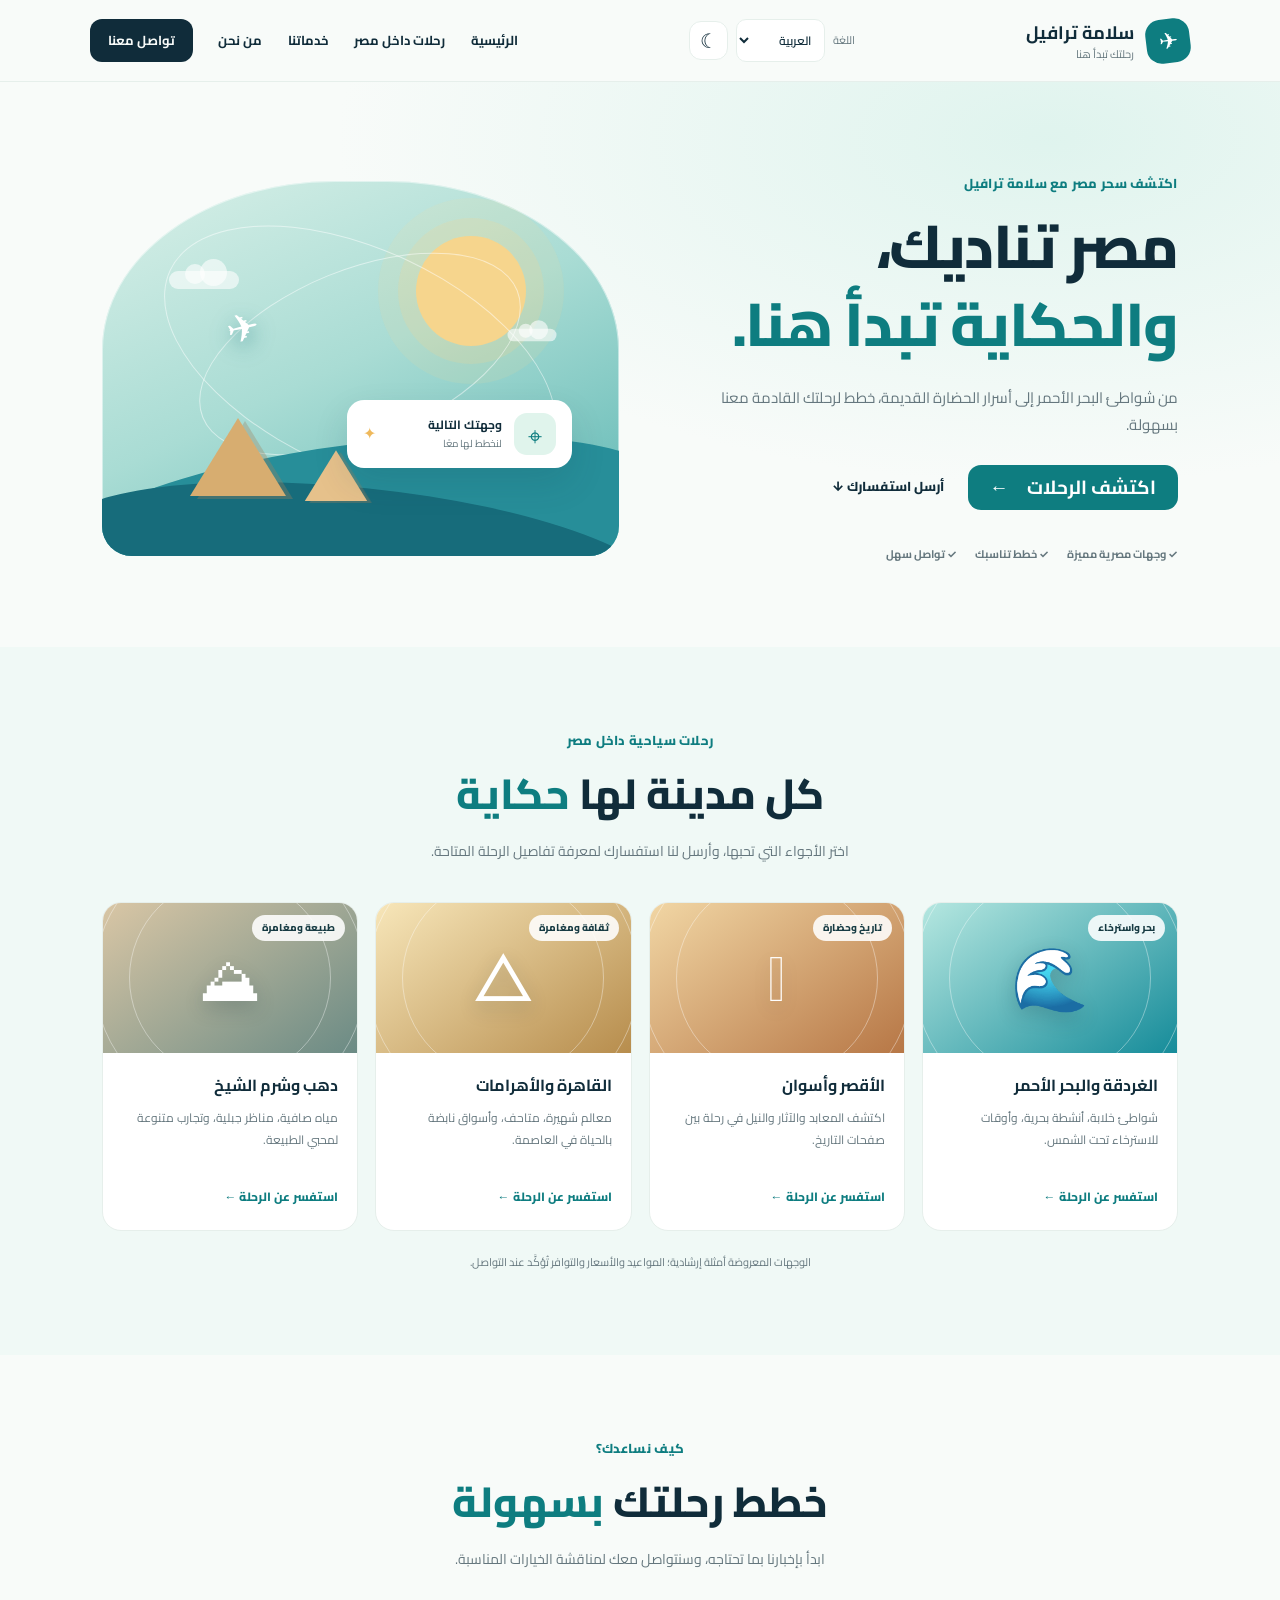
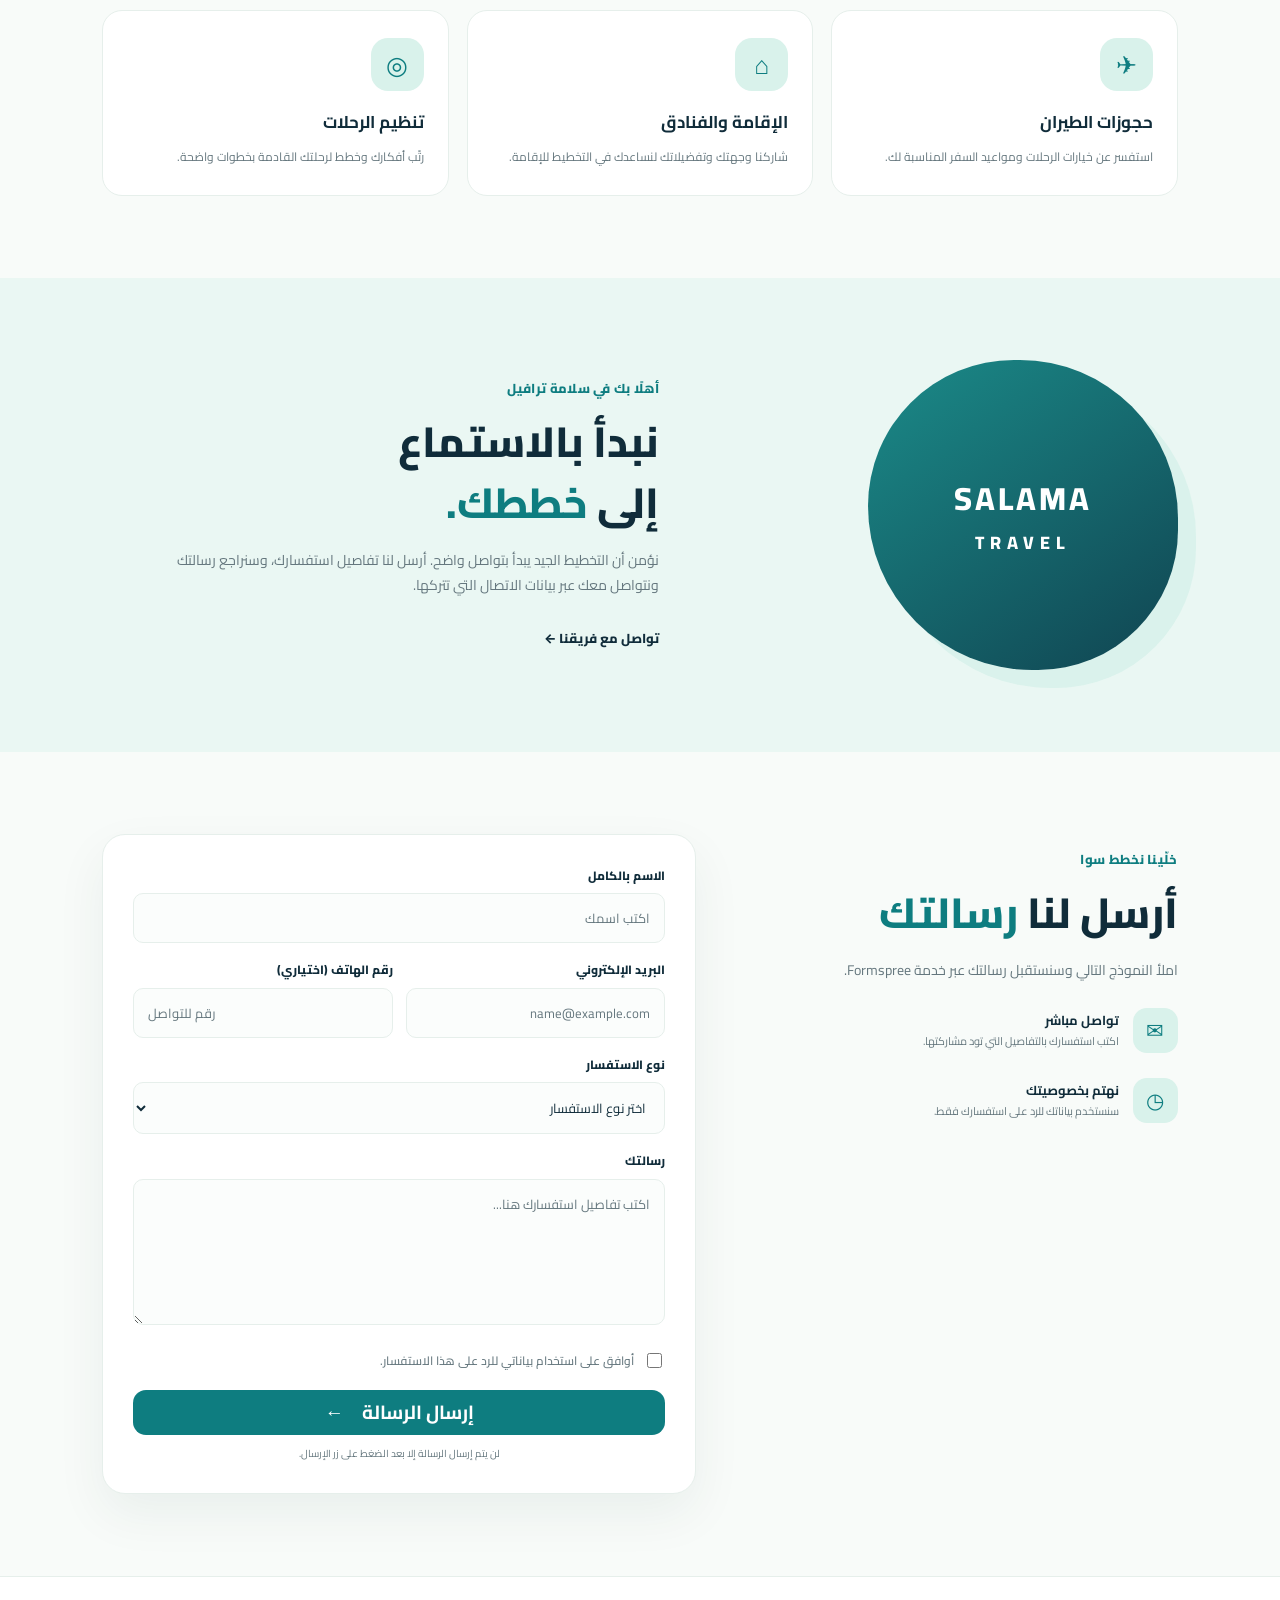
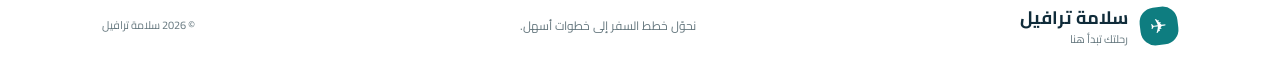
==== commit f84d4e61: "Add files via upload" ====
--- a/index.html
+++ b/index.html
@@ -1,75 +1,94 @@
 <!doctype html>
-<html lang="ar" dir="rtl">
+<html lang="ar" dir="rtl" data-theme="light">
 <head>
   <meta charset="utf-8">
   <meta name="viewport" content="width=device-width, initial-scale=1">
-  <meta name="description" content="سلامة ترافيل — خطط رحلتك القادمة بسهولة. أرسل استفسارك وسنتواصل معك.">
-  <title>سلامة ترافيل | رحلتك تبدأ هنا</title>
+  <meta name="description" content="سلامة ترافيل — رحلات سياحية داخل مصر وخطط سفر تناسبك.">
+  <meta name="theme-color" content="#f8fbf9">
+  <title>سلامة ترافيل | اكتشف مصر</title>
   <link rel="stylesheet" href="style.css">
 </head>
 <body>
   <header class="site-header">
-    <a class="brand" href="#home" aria-label="سلامة ترافيل - الرئيسية">
+    <a class="brand" href="#home" aria-label="Salama Travel home">
       <span class="brand-mark">✈</span>
-      <span><strong>سلامة ترافيل</strong><small>رحلتك تبدأ هنا</small></span>
+      <span><strong data-i18n="brand">سلامة ترافيل</strong><small data-i18n="tagline">رحلتك تبدأ هنا</small></span>
     </a>
-    <button class="menu-toggle" aria-label="فتح القائمة" aria-expanded="false">☰</button>
+    <div class="header-actions">
+      <label class="language-label" for="languageSelect" data-i18n="languageLabel">اللغة</label>
+      <select id="languageSelect" class="language-select" aria-label="Language">
+        <option value="ar">العربية</option><option value="en">English</option><option value="ru">Русский</option>
+      </select>
+      <button class="theme-toggle" id="themeToggle" type="button" aria-label="تبديل الوضع" title="تبديل الوضع"><span id="themeIcon">☾</span></button>
+      <button class="menu-toggle" aria-label="فتح القائمة" aria-expanded="false">☰</button>
+    </div>
     <nav class="nav" aria-label="القائمة الرئيسية">
-      <a href="#home">الرئيسية</a><a href="#services">خدماتنا</a><a href="#about">من نحن</a><a href="#contact" class="nav-cta">تواصل معنا</a>
+      <a href="#home" data-i18n="navHome">الرئيسية</a><a href="#trips" data-i18n="navTrips">رحلات داخل مصر</a><a href="#services" data-i18n="navServices">خدماتنا</a><a href="#about" data-i18n="navAbout">من نحن</a><a href="#contact" class="nav-cta" data-i18n="navContact">تواصل معنا</a>
     </nav>
   </header>
 
   <main>
     <section class="hero" id="home">
-      <div class="hero-content">
-        <p class="eyebrow">اكتشف العالم مع سلامة ترافيل</p>
-        <h1>رحلتك القادمة<br><span>تبدأ بخطوة.</span></h1>
-        <p class="hero-copy">نساعدك على ترتيب خطط سفرك بسهولة، من أول استفسار وحتى تجهيز تفاصيل رحلتك.</p>
-        <div class="hero-actions"><a class="button button-primary" href="#contact">أرسل استفسارك <span>←</span></a><a class="text-link" href="#services">اكتشف خدماتنا ↓</a></div>
-        <div class="trust-row"><span>✓ تواصل سهل</span><span>✓ خطط تناسبك</span><span>✓ اهتمام بالتفاصيل</span></div>
+      <div class="hero-content reveal">
+        <p class="eyebrow" data-i18n="heroEyebrow">اكتشف سحر مصر مع سلامة ترافيل</p>
+        <h1 data-i18n="heroTitle">مصر تناديك،<br><span>والحكاية تبدأ هنا.</span></h1>
+        <p class="hero-copy" data-i18n="heroCopy">من شواطئ البحر الأحمر إلى أسرار الحضارة القديمة، خطط لرحلتك القادمة معنا بسهولة.</p>
+        <div class="hero-actions"><a class="button button-primary" href="#trips"><span data-i18n="exploreTrips">اكتشف الرحلات</span><span>←</span></a><a class="text-link" href="#contact" data-i18n="sendInquiry">أرسل استفسارك ↓</a></div>
+        <div class="trust-row"><span data-i18n="trust1">✓ وجهات مصرية مميزة</span><span data-i18n="trust2">✓ خطط تناسبك</span><span data-i18n="trust3">✓ تواصل سهل</span></div>
       </div>
-      <div class="hero-art" aria-label="رسم توضيحي للسفر" role="img">
+      <div class="hero-art animated-art" aria-label="تصميم سياحي مستوحى من مصر" role="img">
         <div class="sun"></div><div class="cloud cloud-one"></div><div class="cloud cloud-two"></div>
-        <div class="orbit orbit-one"></div><div class="orbit orbit-two"></div>
-        <div class="plane">✈</div>
-        <div class="destination-card"><span class="pin">⌖</span><div><b>وجهتك التالية</b><small>لنخطط لها معًا</small></div><span class="sparkle">✦</span></div>
+        <div class="orbit orbit-one"></div><div class="orbit orbit-two"></div><div class="plane">✈</div>
+        <div class="pyramid pyramid-one"></div><div class="pyramid pyramid-two"></div>
+        <div class="destination-card"><span class="pin">⌖</span><div><b data-i18n="nextDestination">وجهتك التالية</b><small data-i18n="planTogether">لنخطط لها معًا</small></div><span class="sparkle">✦</span></div>
         <div class="wave wave-back"></div><div class="wave wave-front"></div>
       </div>
     </section>
 
+    <section class="trips section" id="trips">
+      <div class="section-heading reveal"><p class="eyebrow" data-i18n="tripsEyebrow">رحلات سياحية داخل مصر</p><h2 data-i18n="tripsTitle">كل مدينة لها <span>حكاية</span></h2><p data-i18n="tripsIntro">اختر الأجواء التي تحبها، وأرسل لنا استفسارك لمعرفة تفاصيل الرحلة المتاحة.</p></div>
+      <div class="trip-grid">
+        <article class="trip-card reveal"><div class="trip-visual sea"><span class="trip-symbol">🌊</span><span class="trip-tag" data-i18n="tripSeaTag">بحر واسترخاء</span></div><div class="trip-body"><h3 data-i18n="tripHurghada">الغردقة والبحر الأحمر</h3><p data-i18n="tripHurghadaDesc">شواطئ خلابة، أنشطة بحرية، وأوقات للاسترخاء تحت الشمس.</p><button class="trip-link" type="button" data-trip="hurghada" data-i18n="askTrip">استفسر عن الرحلة ←</button></div></article>
+        <article class="trip-card reveal"><div class="trip-visual history"><span class="trip-symbol">𓂀</span><span class="trip-tag" data-i18n="tripHistoryTag">تاريخ وحضارة</span></div><div class="trip-body"><h3 data-i18n="tripLuxor">الأقصر وأسوان</h3><p data-i18n="tripLuxorDesc">اكتشف المعابد والآثار والنيل في رحلة بين صفحات التاريخ.</p><button class="trip-link" type="button" data-trip="luxor" data-i18n="askTrip">استفسر عن الرحلة ←</button></div></article>
+        <article class="trip-card reveal"><div class="trip-visual cairo"><span class="trip-symbol">△</span><span class="trip-tag" data-i18n="tripCultureTag">ثقافة ومغامرة</span></div><div class="trip-body"><h3 data-i18n="tripCairo">القاهرة والأهرامات</h3><p data-i18n="tripCairoDesc">معالم شهيرة، متاحف، وأسواق نابضة بالحياة في العاصمة.</p><button class="trip-link" type="button" data-trip="cairo" data-i18n="askTrip">استفسر عن الرحلة ←</button></div></article>
+        <article class="trip-card reveal"><div class="trip-visual sinai"><span class="trip-symbol">⛰</span><span class="trip-tag" data-i18n="tripNatureTag">طبيعة ومغامرة</span></div><div class="trip-body"><h3 data-i18n="tripSinai">دهب وشرم الشيخ</h3><p data-i18n="tripSinaiDesc">مياه صافية، مناظر جبلية، وتجارب متنوعة لمحبي الطبيعة.</p><button class="trip-link" type="button" data-trip="sinai" data-i18n="askTrip">استفسر عن الرحلة ←</button></div></article>
+      </div>
+      <p class="trips-note" data-i18n="tripsNote">الوجهات المعروضة أمثلة إرشادية؛ المواعيد والأسعار والتوافر تُؤكَّد عند التواصل.</p>
+    </section>
+
     <section class="services section" id="services">
-      <div class="section-heading"><p class="eyebrow">كيف نساعدك؟</p><h2>كل تفاصيل رحلتك، <span>في مكان واحد</span></h2><p>ابدأ بإخبارنا بما تحتاجه، وسنتواصل معك لمناقشة الخيارات المناسبة.</p></div>
+      <div class="section-heading reveal"><p class="eyebrow" data-i18n="servicesEyebrow">كيف نساعدك؟</p><h2 data-i18n="servicesTitle">خطط رحلتك <span>بسهولة</span></h2><p data-i18n="servicesIntro">ابدأ بإخبارنا بما تحتاجه، وسنتواصل معك لمناقشة الخيارات المناسبة.</p></div>
       <div class="service-grid">
-        <article class="service-card"><span class="service-icon">✈</span><h3>حجوزات الطيران</h3><p>استفسر عن خيارات الرحلات ومواعيد السفر المناسبة لك.</p></article>
-        <article class="service-card"><span class="service-icon">⌂</span><h3>الإقامة والفنادق</h3><p>شاركنا وجهتك وتفضيلاتك لنساعدك في التخطيط للإقامة.</p></article>
-        <article class="service-card"><span class="service-icon">◎</span><h3>تنظيم الرحلات</h3><p>رتّب أفكارك وخطط لرحلتك القادمة بخطوات واضحة.</p></article>
+        <article class="service-card reveal"><span class="service-icon">✈</span><h3 data-i18n="serviceFlights">حجوزات الطيران</h3><p data-i18n="serviceFlightsDesc">استفسر عن خيارات الرحلات ومواعيد السفر المناسبة لك.</p></article>
+        <article class="service-card reveal"><span class="service-icon">⌂</span><h3 data-i18n="serviceStay">الإقامة والفنادق</h3><p data-i18n="serviceStayDesc">شاركنا وجهتك وتفضيلاتك لنساعدك في التخطيط للإقامة.</p></article>
+        <article class="service-card reveal"><span class="service-icon">◎</span><h3 data-i18n="servicePlans">تنظيم الرحلات</h3><p data-i18n="servicePlansDesc">رتّب أفكارك وخطط لرحلتك القادمة بخطوات واضحة.</p></article>
       </div>
     </section>
 
     <section class="about section" id="about">
-      <div class="about-stamp">SALAMA<br><span>TRAVEL</span></div>
-      <div><p class="eyebrow">أهلًا بك في سلامة ترافيل</p><h2>نبدأ بالاستماع<br>إلى <span>خططك.</span></h2><p>نؤمن أن التخطيط الجيد يبدأ بتواصل واضح. أرسل لنا تفاصيل استفسارك، وسنراجع رسالتك ونتواصل معك عبر بيانات الاتصال التي تتركها.</p><a class="text-link" href="#contact">تواصل مع فريقنا ←</a></div>
+      <div class="about-stamp reveal">SALAMA<br><span>TRAVEL</span></div>
+      <div class="reveal"><p class="eyebrow" data-i18n="aboutEyebrow">أهلًا بك في سلامة ترافيل</p><h2 data-i18n="aboutTitle">نبدأ بالاستماع<br>إلى <span>خططك.</span></h2><p data-i18n="aboutCopy">نؤمن أن التخطيط الجيد يبدأ بتواصل واضح. أرسل لنا تفاصيل استفسارك، وسنراجع رسالتك ونتواصل معك عبر بيانات الاتصال التي تتركها.</p><a class="text-link" href="#contact" data-i18n="contactTeam">تواصل مع فريقنا ←</a></div>
     </section>
 
     <section class="contact-section section" id="contact">
-      <div class="contact-intro"><p class="eyebrow">خلّينا نخطط سوا</p><h2>أرسل لنا <span>رسالتك</span></h2><p>املأ النموذج التالي وسنستقبل رسالتك عبر خدمة Formspree.</p>
-        <div class="contact-note"><span>✉</span><div><b>تواصل مباشر</b><small>اكتب استفسارك بالتفاصيل التي تود مشاركتها.</small></div></div>
-        <div class="contact-note"><span>◷</span><div><b>كل ما نحتاجه هو البداية</b><small>سنستخدم بياناتك للرد على استفسارك فقط.</small></div></div>
+      <div class="contact-intro reveal"><p class="eyebrow" data-i18n="contactEyebrow">خلّينا نخطط سوا</p><h2 data-i18n="contactTitle">أرسل لنا <span>رسالتك</span></h2><p data-i18n="contactIntro">املأ النموذج التالي وسنستقبل رسالتك عبر خدمة Formspree.</p>
+        <div class="contact-note"><span>✉</span><div><b data-i18n="directContact">تواصل مباشر</b><small data-i18n="directContactDesc">اكتب استفسارك بالتفاصيل التي تود مشاركتها.</small></div></div>
+        <div class="contact-note"><span>◷</span><div><b data-i18n="privacyTitle">نهتم بخصوصيتك</b><small data-i18n="privacyDesc">سنستخدم بياناتك للرد على استفسارك فقط.</small></div></div>
       </div>
-      <form class="contact-form" action="https://formspree.io/f/xgaoqbly" method="POST">
+      <form class="contact-form reveal" action="https://formspree.io/f/xgaoqbly" method="POST">
         <input type="hidden" name="_subject" value="رسالة جديدة من موقع سلامة ترافيل">
-        <label for="name">الاسم بالكامل</label><input id="name" name="name" type="text" placeholder="اكتب اسمك" autocomplete="name" required>
-        <div class="form-row"><div><label for="email">البريد الإلكتروني</label><input id="email" name="email" type="email" placeholder="name@example.com" autocomplete="email" required></div><div><label for="phone">رقم الهاتف (اختياري)</label><input id="phone" name="phone" type="tel" placeholder="رقم للتواصل" autocomplete="tel"></div></div>
-        <label for="topic">نوع الاستفسار</label><select id="topic" name="topic" required><option value="" disabled selected>اختر نوع الاستفسار</option><option>حجز طيران</option><option>فندق وإقامة</option><option>تنظيم رحلة</option><option>استفسار عام</option></select>
-        <label for="message">رسالتك</label><textarea id="message" name="message" rows="5" placeholder="اكتب تفاصيل استفسارك هنا..." required></textarea>
-        <label class="consent"><input type="checkbox" required><span>أوافق على استخدام بياناتي للرد على هذا الاستفسار.</span></label>
-        <button class="button button-primary submit-button" type="submit">إرسال الرسالة <span>←</span></button>
-        <p class="form-footnote">لن يتم إرسال الرسالة إلا بعد الضغط على زر الإرسال.</p>
+        <label for="name" data-i18n="labelName">الاسم بالكامل</label><input id="name" name="name" type="text" placeholder="اكتب اسمك" autocomplete="name" required data-i18n-placeholder="placeholderName">
+        <div class="form-row"><div><label for="email" data-i18n="labelEmail">البريد الإلكتروني</label><input id="email" name="email" type="email" placeholder="name@example.com" autocomplete="email" required></div><div><label for="phone" data-i18n="labelPhone">رقم الهاتف (اختياري)</label><input id="phone" name="phone" type="tel" placeholder="رقم للتواصل" autocomplete="tel" data-i18n-placeholder="placeholderPhone"></div></div>
+        <label for="topic" data-i18n="labelTopic">نوع الاستفسار</label><select id="topic" name="topic" required><option value="" disabled selected data-i18n="selectTopic">اختر نوع الاستفسار</option><option value="رحلات داخل مصر" data-i18n="topicDomestic">رحلات سياحية داخل مصر</option><option value="حجز طيران" data-i18n="topicFlights">حجز طيران</option><option value="فندق وإقامة" data-i18n="topicStay">فندق وإقامة</option><option value="تنظيم رحلة" data-i18n="topicPlan">تنظيم رحلة</option><option value="استفسار عام" data-i18n="topicGeneral">استفسار عام</option></select>
+        <label for="message" data-i18n="labelMessage">رسالتك</label><textarea id="message" name="message" rows="5" placeholder="اكتب تفاصيل استفسارك هنا..." required data-i18n-placeholder="placeholderMessage"></textarea>
+        <label class="consent"><input type="checkbox" required><span data-i18n="consent">أوافق على استخدام بياناتي للرد على هذا الاستفسار.</span></label>
+        <button class="button button-primary submit-button" type="submit"><span data-i18n="submit">إرسال الرسالة</span><span>←</span></button>
+        <p class="form-footnote" data-i18n="formFootnote">لن يتم إرسال الرسالة إلا بعد الضغط على زر الإرسال.</p>
       </form>
     </section>
   </main>
 
-  <footer class="footer"><a class="brand footer-brand" href="#home"><span class="brand-mark">✈</span><span><strong>سلامة ترافيل</strong><small>رحلتك تبدأ هنا</small></span></a><p>نحوّل خطط السفر إلى خطوات أسهل.</p><span class="copyright">© <span id="year"></span> سلامة ترافيل</span></footer>
+  <footer class="footer"><a class="brand footer-brand" href="#home"><span class="brand-mark">✈</span><span><strong data-i18n="brand">سلامة ترافيل</strong><small data-i18n="tagline">رحلتك تبدأ هنا</small></span></a><p data-i18n="footerLine">نحوّل خطط السفر إلى خطوات أسهل.</p><span class="copyright">© <span id="year"></span> <span data-i18n="brand">سلامة ترافيل</span></span></footer>
   <script src="script.js"></script>
 </body>
 </html>
--- a/style.css
+++ b/style.css
@@ -1,4 +1,8 @@
-@import url('https://fonts.googleapis.com/css2?family=Cairo:wght@400;500;600;700;800&display=swap');
-:root{--navy:#102c3a;--teal:#0e7d80;--mint:#d9f2eb;--gold:#efb95c;--muted:#65777e;--paper:#f8fbf9;--white:#fff}
-*{box-sizing:border-box}html{scroll-behavior:smooth;scroll-padding-top:90px}body{margin:0;font-family:'Cairo',Tahoma,Arial,sans-serif;color:var(--navy);background:var(--paper);line-height:1.8}a{color:inherit;text-decoration:none}.site-header{height:86px;padding:0 7%;display:flex;align-items:center;justify-content:space-between;background:rgba(248,251,249,.94);position:sticky;top:0;z-index:20;border-bottom:1px solid #e9f0ed;backdrop-filter:blur(12px)}.brand{display:flex;align-items:center;gap:12px}.brand-mark{display:grid;place-items:center;width:44px;height:44px;border-radius:15px;background:var(--teal);color:white;font-size:23px;transform:rotate(-7deg)}.brand strong,.brand small{display:block;line-height:1.5}.brand strong{font-size:18px}.brand small{font-size:11px;color:var(--muted)}.nav{display:flex;align-items:center;gap:34px;font-size:14px;font-weight:700}.nav a:not(.nav-cta){transition:color .2s}.nav a:hover{color:var(--teal)}.nav-cta{background:var(--navy);color:#fff;padding:11px 22px;border-radius:12px}.menu-toggle{display:none;background:none;border:0;font-size:25px;color:var(--navy)}.hero{min-height:590px;padding:78px 8% 70px;display:grid;grid-template-columns:1fr 1fr;align-items:center;gap:4%;overflow:hidden;background:radial-gradient(ellipse at 82% 10%,#e5f4ed 0,transparent 48%),var(--paper)}.hero-content{position:relative;z-index:2}.eyebrow{color:var(--teal);font-size:13px;font-weight:800;letter-spacing:.3px;margin:0 0 12px}.hero h1{font-size:clamp(42px,5vw,67px);line-height:1.25;letter-spacing:-1.8px;margin:0 0 20px;font-weight:800}.hero h1 span,.section-heading h2 span,.about h2 span,.contact-intro h2 span{color:var(--teal)}.hero-copy{color:var(--muted);font-size:16px;max-width:475px;margin:0 0 27px}.hero-actions{display:flex;align-items:center;gap:24px;flex-wrap:wrap}.button{display:inline-flex;align-items:center;justify-content:center;gap:20px;border:0;border-radius:13px;padding:14px 23px;font:700 14px 'Cairo',sans-serif;cursor:pointer;transition:transform .2s,box-shadow .2s}.button:hover{transform:translateY(-2px);box-shadow:0 10px 25px #102c3a1c}.button-primary{background:var(--teal);color:#fff}.button span{font-size:20px;line-height:1}.text-link{font-weight:800;font-size:13px;color:var(--navy)}.trust-row{display:flex;gap:20px;flex-wrap:wrap;margin-top:38px;color:#536970;font-size:11px;font-weight:700}.trust-row span:first-letter{color:var(--teal)}.hero-art{height:390px;position:relative;border-radius:45% 45% 30px 30px;background:linear-gradient(155deg,#d9f0e8 0%,#a9dcd4 48%,#5cb6b3 100%);overflow:hidden;box-shadow:inset 0 0 0 1px #ffffff7a}.sun{position:absolute;top:55px;right:18%;width:115px;height:115px;border-radius:50%;background:#f6d58d;box-shadow:0 0 0 18px #f6d58d35,0 0 0 38px #f6d58d20}.cloud{position:absolute;width:70px;height:18px;background:#fff9;border-radius:20px;top:90px}.cloud:before,.cloud:after{content:"";position:absolute;background:inherit;border-radius:50%;width:27px;height:27px;top:-12px;right:12px}.cloud:after{width:20px;height:20px;right:34px;top:-7px}.cloud-one{left:13%}.cloud-two{top:145px;right:10%;transform:scale(.7)}.orbit{position:absolute;border:1px solid #ffffff80;border-radius:50%;width:340px;height:170px;top:88px;left:50%;transform:translateX(-50%) rotate(-22deg)}.orbit-two{width:420px;height:220px;top:68px;transform:translateX(-50%) rotate(25deg)}.plane{position:absolute;top:112px;left:24%;font-size:39px;color:#fff;transform:rotate(-13deg);text-shadow:0 7px 20px #237d83aa}.wave{position:absolute;left:-10%;width:120%;height:160px;border-radius:50% 50% 0 0}.wave-back{bottom:-48px;background:#278e99;transform:rotate(-7deg)}.wave-front{bottom:-92px;background:#176c7b;transform:rotate(6deg)}.destination-card{position:absolute;z-index:4;bottom:88px;right:9%;display:flex;align-items:center;gap:12px;background:#fff;padding:13px 16px;border-radius:17px;box-shadow:0 15px 35px #123b4520;min-width:225px}.destination-card .pin{display:grid;place-items:center;background:#e0f4ec;color:var(--teal);width:42px;height:42px;border-radius:13px;font-size:25px}.destination-card b,.destination-card small{display:block}.destination-card b{font-size:12px}.destination-card small{font-size:10px;color:var(--muted)}.sparkle{color:var(--gold);margin-right:auto}.section{padding:90px 8%}.section-heading{text-align:center;max-width:650px;margin:0 auto 42px}.section-heading h2,.about h2,.contact-intro h2{font-size:clamp(29px,3.5vw,43px);line-height:1.4;margin:0 0 12px;font-weight:800}.section-heading>p:last-child,.about>div:last-child>p:not(.eyebrow),.contact-intro>p:not(.eyebrow){color:var(--muted);font-size:14px}.service-grid{display:grid;grid-template-columns:repeat(3,1fr);gap:20px}.service-card{padding:30px 26px;background:#fff;border:1px solid #e8f0ec;border-radius:20px;transition:transform .25s,box-shadow .25s}.service-card:hover{transform:translateY(-5px);box-shadow:0 18px 38px #163d3510}.service-icon{display:grid;place-items:center;width:53px;height:53px;border-radius:17px;background:var(--mint);color:var(--teal);font-size:25px}.service-card h3{font-size:18px;margin:18px 0 8px}.service-card p{color:var(--muted);font-size:13px;margin:0}.about{display:grid;grid-template-columns:.85fr 1.15fr;gap:10%;align-items:center;background:#edf6f1}.about-stamp{width:min(100%,330px);aspect-ratio:1;border-radius:48% 52% 46% 54%;display:flex;flex-direction:column;align-items:center;justify-content:center;background:linear-gradient(145deg,#1b8b89,#104451);color:white;font-size:33px;font-weight:800;letter-spacing:3px;box-shadow:18px 18px 0 #d0e8dc;transform:rotate(-5deg)}.about-stamp span{font-size:18px;letter-spacing:6px}.about>div:last-child>p:not(.eyebrow){max-width:490px;margin-bottom:25px}.contact-section{display:grid;grid-template-columns:.8fr 1.2fr;gap:8%;align-items:start}.contact-intro{padding-top:14px}.contact-intro>p:not(.eyebrow){max-width:360px}.contact-note{display:flex;align-items:center;gap:14px;margin-top:25px}.contact-note>span{display:grid;place-items:center;flex-shrink:0;width:45px;height:45px;background:var(--mint);border-radius:14px;color:var(--teal);font-size:21px}.contact-note b,.contact-note small{display:block}.contact-note b{font-size:13px}.contact-note small{font-size:11px;color:var(--muted)}.contact-form{padding:32px;background:#fff;border:1px solid #e6efeb;border-radius:23px;box-shadow:0 20px 50px #153d3510}.contact-form label{display:block;font-size:12px;font-weight:800;margin:0 0 7px}.contact-form input:not([type=checkbox]),.contact-form select,.contact-form textarea{width:100%;border:1px solid #dce8e3;border-radius:10px;background:#fbfdfc;padding:12px 14px;font:13px 'Cairo',sans-serif;color:var(--navy);outline:none;margin-bottom:17px;transition:border .2s,box-shadow .2s}.contact-form input:focus,.contact-form select:focus,.contact-form textarea:focus{border-color:var(--teal);box-shadow:0 0 0 3px #0e7d8014}.contact-form input::placeholder,.contact-form textarea::placeholder{color:#9aabad}.contact-form textarea{resize:vertical;min-height:120px}.form-row{display:grid;grid-template-columns:1fr 1fr;gap:14px}.consent{display:flex!important;align-items:center;gap:9px;color:var(--muted);font-weight:500!important;margin:0 0 20px!important}.consent input{accent-color:var(--teal);width:15px;height:15px}.submit-button{width:100%;font-size:14px}.form-footnote{text-align:center;color:#87979a;font-size:10px;margin:10px 0 0}.footer{display:flex;align-items:center;justify-content:space-between;gap:20px;padding:28px 8%;border-top:1px solid #e4eeea;background:#fff}.footer>p{font-size:12px;color:var(--muted)}.copyright{font-size:11px;color:#829195}.footer-brand .brand-mark{width:38px;height:38px;font-size:20px}
-@media(max-width:800px){.site-header{height:74px;padding:0 5%}.menu-toggle{display:block}.nav{display:none;position:absolute;top:73px;right:0;left:0;background:#fff;padding:20px 6%;box-shadow:0 14px 22px #102c3a12;flex-direction:column;align-items:stretch;gap:14px}.nav.open{display:flex}.nav-cta{text-align:center}.hero{grid-template-columns:1fr;padding:55px 7% 45px;gap:35px}.hero h1{font-size:48px}.hero-art{height:310px;max-width:520px;width:100%;margin:auto}.trust-row{gap:12px}.section{padding:65px 7%}.service-grid{grid-template-columns:1fr;gap:13px}.service-card{padding:24px}.about{grid-template-columns:1fr;gap:45px}.about-stamp{width:220px;margin:auto;font-size:27px}.about-stamp span{font-size:15px}.contact-section{grid-template-columns:1fr;gap:28px}.contact-form{padding:23px}.footer{padding:25px 6%;flex-wrap:wrap}.footer>p{order:3;width:100%;margin:0}.copyright{margin-right:auto}}@media(max-width:450px){.hero h1{font-size:41px}.hero-art{height:260px}.destination-card{bottom:65px;right:5%;transform:scale(.9);transform-origin:right bottom}.form-row{grid-template-columns:1fr;gap:0}.section-heading h2,.about h2,.contact-intro h2{font-size:30px}.hero-actions{gap:17px}.trust-row{font-size:10px}.footer-brand strong{font-size:15px}}
+@import url('https://fonts.googleapis.com/css2?family=Cairo:wght@400;500;600;700;800&family=Inter:wght@400;500;600;700;800&display=swap');
+:root{color-scheme:light;--navy:#102c3a;--teal:#0e7d80;--mint:#d9f2eb;--gold:#efb95c;--muted:#65777e;--paper:#f8fbf9;--white:#fff;--card:#fff;--line:#e6efeb;--field:#fbfdfc;--shadow:0 20px 50px #153d3510}
+html[data-theme="dark"]{color-scheme:dark;--navy:#e5f2ef;--teal:#59c8bd;--mint:#203f3d;--gold:#f2c66f;--muted:#a8b9b8;--paper:#101c22;--white:#17272e;--card:#192a31;--line:#2a4047;--field:#14242a;--shadow:0 20px 50px #0003}
+*{box-sizing:border-box}html{scroll-behavior:smooth;scroll-padding-top:95px}body{margin:0;font-family:'Cairo','Inter',Tahoma,Arial,sans-serif;color:var(--navy);background:var(--paper);line-height:1.8;transition:background .3s,color .3s}a{color:inherit;text-decoration:none}.site-header{min-height:82px;padding:12px 7%;display:flex;align-items:center;justify-content:space-between;gap:18px;background:color-mix(in srgb,var(--paper) 92%,transparent);position:sticky;top:0;z-index:20;border-bottom:1px solid var(--line);backdrop-filter:blur(14px)}.brand{display:flex;align-items:center;gap:12px;flex-shrink:0}.brand-mark{display:grid;place-items:center;width:44px;height:44px;border-radius:15px;background:var(--teal);color:#fff;font-size:23px;transform:rotate(-7deg)}.brand strong,.brand small{display:block;line-height:1.5}.brand strong{font-size:18px}.brand small{font-size:11px;color:var(--muted)}.nav{display:flex;align-items:center;gap:clamp(12px,2vw,30px);font-size:13px;font-weight:700}.nav a:not(.nav-cta){transition:color .2s}.nav a:hover,.trip-link:hover{color:var(--teal)}.nav-cta{background:var(--navy);color:var(--paper);padding:10px 18px;border-radius:12px}.header-actions{display:flex;align-items:center;gap:8px}.language-label{font-size:11px;color:var(--muted)}.language-select{font:600 12px 'Cairo',sans-serif;color:var(--navy);background:var(--card);border:1px solid var(--line);border-radius:10px;padding:8px 9px;max-width:112px}.theme-toggle,.menu-toggle{width:39px;height:39px;border:1px solid var(--line);background:var(--card);color:var(--navy);border-radius:12px;cursor:pointer;font-size:20px;transition:transform .2s,background .2s}.theme-toggle:hover{transform:rotate(-12deg)}.menu-toggle{display:none}.hero{min-height:565px;padding:72px 8% 65px;display:grid;grid-template-columns:1fr 1fr;align-items:center;gap:4%;overflow:hidden;background:radial-gradient(ellipse at 82% 10%,color-mix(in srgb,var(--mint) 80%,transparent) 0,transparent 48%),var(--paper)}.hero-content{position:relative;z-index:2}.eyebrow{color:var(--teal);font-size:13px;font-weight:800;letter-spacing:.3px;margin:0 0 12px}.hero h1{font-size:clamp(40px,4.7vw,65px);line-height:1.3;letter-spacing:-1.5px;margin:0 0 20px;font-weight:800}.hero h1 span,.section-heading h2 span,.about h2 span,.contact-intro h2 span{color:var(--teal)}.hero-copy{color:var(--muted);font-size:15px;max-width:475px;margin:0 0 27px}.hero-actions{display:flex;align-items:center;gap:24px;flex-wrap:wrap}.button{display:inline-flex;align-items:center;justify-content:center;gap:18px;border:0;border-radius:13px;padding:13px 22px;font:700 14px 'Cairo',sans-serif;cursor:pointer;transition:transform .2s,box-shadow .2s}.button:hover{transform:translateY(-3px);box-shadow:0 10px 25px #102c3a1c}.button-primary{background:var(--teal);color:#fff}.button span{font-size:19px;line-height:1}.text-link{font-weight:800;font-size:13px;color:var(--navy)}.trust-row{display:flex;gap:18px;flex-wrap:wrap;margin-top:35px;color:var(--muted);font-size:11px;font-weight:700}.hero-art{height:375px;position:relative;border-radius:45% 45% 30px 30px;background:linear-gradient(155deg,#d9f0e8 0%,#a9dcd4 48%,#5cb6b3 100%);overflow:hidden;box-shadow:inset 0 0 0 1px #ffffff7a}.sun{position:absolute;top:55px;right:18%;width:110px;height:110px;border-radius:50%;background:#f6d58d;box-shadow:0 0 0 18px #f6d58d35,0 0 0 38px #f6d58d20;animation:sunPulse 5s ease-in-out infinite}.cloud{position:absolute;width:70px;height:18px;background:#fff9;border-radius:20px;top:90px;animation:drift 11s ease-in-out infinite alternate}.cloud:before,.cloud:after{content:"";position:absolute;background:inherit;border-radius:50%;width:27px;height:27px;top:-12px;right:12px}.cloud:after{width:20px;height:20px;right:34px;top:-7px}.cloud-one{left:13%}.cloud-two{top:145px;right:10%;transform:scale(.7);animation-delay:-4s}.orbit{position:absolute;border:1px solid #ffffff80;border-radius:50%;width:340px;height:170px;top:88px;left:50%;transform:translateX(-50%) rotate(-22deg)}.orbit-two{width:420px;height:220px;top:68px;transform:translateX(-50%) rotate(25deg)}.plane{position:absolute;top:112px;left:24%;font-size:39px;color:#fff;transform:rotate(-13deg);text-shadow:0 7px 20px #237d83aa;animation:planeFly 7s ease-in-out infinite}.pyramid{position:absolute;bottom:58px;z-index:1;width:0;height:0;border-left:48px solid transparent;border-right:48px solid transparent;border-bottom:78px solid #d7ad70;filter:drop-shadow(7px 3px 0 #9e825c55)}.pyramid-one{left:17%;bottom:60px}.pyramid-two{left:36%;bottom:55px;transform:scale(.65);transform-origin:bottom;border-bottom-color:#e6c18b}.wave{position:absolute;left:-10%;width:120%;height:160px;border-radius:50% 50% 0 0}.wave-back{bottom:-48px;background:#278e99;transform:rotate(-7deg)}.wave-front{bottom:-92px;background:#176c7b;transform:rotate(6deg)}.destination-card{position:absolute;z-index:4;bottom:88px;right:9%;display:flex;align-items:center;gap:12px;background:#fff;color:#102c3a;padding:13px 16px;border-radius:17px;box-shadow:0 15px 35px #123b4520;min-width:225px;animation:float 4s ease-in-out infinite}.destination-card .pin{display:grid;place-items:center;background:#e0f4ec;color:#0e7d80;width:42px;height:42px;border-radius:13px;font-size:25px}.destination-card b,.destination-card small{display:block}.destination-card b{font-size:12px}.destination-card small{font-size:10px;color:#65777e}.sparkle{color:#efb95c;margin-inline-start:auto}.section{padding:82px 8%}.section-heading{text-align:center;max-width:680px;margin:0 auto 38px}.section-heading h2,.about h2,.contact-intro h2{font-size:clamp(29px,3.3vw,42px);line-height:1.45;margin:0 0 12px;font-weight:800}.section-heading>p:last-child,.about>div:last-child>p:not(.eyebrow),.contact-intro>p:not(.eyebrow){color:var(--muted);font-size:14px}.trips{background:color-mix(in srgb,var(--mint) 25%,var(--paper))}.trip-grid{display:grid;grid-template-columns:repeat(4,minmax(0,1fr));gap:17px}.trip-card{background:var(--card);border:1px solid var(--line);border-radius:19px;overflow:hidden;transition:transform .28s,box-shadow .28s}.trip-card:hover{transform:translateY(-7px);box-shadow:var(--shadow)}.trip-visual{height:150px;position:relative;display:grid;place-items:center;overflow:hidden}.trip-visual:before,.trip-visual:after{content:"";position:absolute;border-radius:50%;border:1px solid #ffffff60;width:200px;height:200px}.trip-visual:after{width:270px;height:270px}.trip-visual.sea{background:linear-gradient(145deg,#b5e7e0,#168c9a)}.trip-visual.history{background:linear-gradient(145deg,#f1d6a4,#b77746)}.trip-visual.cairo{background:linear-gradient(145deg,#f7e6b9,#b78d4d)}.trip-visual.sinai{background:linear-gradient(145deg,#d9c6a5,#6b8b85)}.trip-symbol{position:relative;z-index:1;font-size:62px;color:#fff;text-shadow:0 7px 20px #102c3a35;animation:float 5s ease-in-out infinite}.trip-tag{position:absolute;z-index:2;top:12px;inset-inline-start:12px;background:#ffffffdf;color:#173b43;border-radius:20px;padding:4px 10px;font-size:10px;font-weight:800}.trip-body{padding:18px 19px 20px}.trip-body h3{font-size:16px;margin:0 0 7px}.trip-body p{font-size:12px;color:var(--muted);min-height:62px;margin:0 0 12px}.trip-link{border:0;background:transparent;padding:0;color:var(--teal);font:800 12px 'Cairo',sans-serif;cursor:pointer}.trips-note{text-align:center;color:var(--muted);font-size:11px;margin:22px 0 0}.service-grid{display:grid;grid-template-columns:repeat(3,1fr);gap:18px}.service-card{padding:27px 24px;background:var(--card);border:1px solid var(--line);border-radius:20px;transition:transform .25s,box-shadow .25s}.service-card:hover{transform:translateY(-5px);box-shadow:var(--shadow)}.service-icon{display:grid;place-items:center;width:53px;height:53px;border-radius:17px;background:var(--mint);color:var(--teal);font-size:25px}.service-card h3{font-size:17px;margin:16px 0 8px}.service-card p{color:var(--muted);font-size:12px;margin:0}.about{display:grid;grid-template-columns:.85fr 1.15fr;gap:10%;align-items:center;background:color-mix(in srgb,var(--mint) 45%,var(--paper))}.about-stamp{width:min(100%,310px);aspect-ratio:1;border-radius:48% 52% 46% 54%;display:flex;flex-direction:column;align-items:center;justify-content:center;background:linear-gradient(145deg,#1b8b89,#104451);color:white;font-size:32px;font-weight:800;letter-spacing:3px;box-shadow:18px 18px 0 color-mix(in srgb,var(--mint) 90%,transparent);transform:rotate(-5deg)}.about-stamp span{font-size:18px;letter-spacing:6px}.about>div:last-child>p:not(.eyebrow){max-width:490px;margin-bottom:25px}.contact-section{display:grid;grid-template-columns:.8fr 1.2fr;gap:8%;align-items:start}.contact-intro{padding-top:14px}.contact-intro>p:not(.eyebrow){max-width:360px}.contact-note{display:flex;align-items:center;gap:14px;margin-top:25px}.contact-note>span{display:grid;place-items:center;flex-shrink:0;width:45px;height:45px;background:var(--mint);border-radius:14px;color:var(--teal);font-size:21px}.contact-note b,.contact-note small{display:block}.contact-note b{font-size:13px}.contact-note small{font-size:11px;color:var(--muted)}.contact-form{padding:30px;background:var(--card);border:1px solid var(--line);border-radius:23px;box-shadow:var(--shadow)}.contact-form label{display:block;font-size:12px;font-weight:800;margin:0 0 7px}.contact-form input:not([type=checkbox]),.contact-form select,.contact-form textarea{width:100%;border:1px solid var(--line);border-radius:10px;background:var(--field);padding:12px 14px;font:13px 'Cairo',sans-serif;color:var(--navy);outline:none;margin-bottom:16px;transition:border .2s,box-shadow .2s}.contact-form input:focus,.contact-form select:focus,.contact-form textarea:focus{border-color:var(--teal);box-shadow:0 0 0 3px color-mix(in srgb,var(--teal) 12%,transparent)}.contact-form input::placeholder,.contact-form textarea::placeholder{color:var(--muted)}.contact-form textarea{resize:vertical;min-height:115px}.form-row{display:grid;grid-template-columns:1fr 1fr;gap:13px}.consent{display:flex!important;align-items:center;gap:9px;color:var(--muted);font-weight:500!important;margin:0 0 19px!important}.consent input{accent-color:var(--teal);width:15px;height:15px}.submit-button{width:100%;font-size:14px}.form-footnote{text-align:center;color:var(--muted);font-size:10px;margin:10px 0 0}.footer{display:flex;align-items:center;justify-content:space-between;gap:20px;padding:26px 8%;border-top:1px solid var(--line);background:var(--card)}.footer>p{font-size:12px;color:var(--muted)}.copyright{font-size:11px;color:var(--muted)}.footer-brand .brand-mark{width:38px;height:38px;font-size:20px}.reveal{opacity:0;transform:translateY(22px);transition:opacity .7s ease,transform .7s ease}.reveal.visible{opacity:1;transform:translateY(0)}@keyframes float{0%,100%{transform:translateY(0)}50%{transform:translateY(-9px)}}@keyframes planeFly{0%,100%{transform:translate(0,0) rotate(-13deg)}50%{transform:translate(13px,-9px) rotate(-8deg)}}@keyframes drift{from{translate:-8px 0}to{translate:16px 0}}@keyframes sunPulse{0%,100%{box-shadow:0 0 0 18px #f6d58d35,0 0 0 38px #f6d58d20}50%{box-shadow:0 0 0 25px #f6d58d25,0 0 0 48px #f6d58d10}}@media(prefers-reduced-motion:reduce){*,*::before,*::after{scroll-behavior:auto!important;animation-duration:.01ms!important;animation-iteration-count:1!important;transition-duration:.01ms!important}.reveal{opacity:1;transform:none}}
+html[dir="ltr"] body{font-family:'Inter','Cairo',Arial,sans-serif}html[dir="ltr"] .hero h1{letter-spacing:-1px}html[dir="ltr"] .button,html[dir="ltr"] .contact-form input,html[dir="ltr"] .contact-form select,html[dir="ltr"] .contact-form textarea,html[dir="ltr"] .language-select{font-family:'Inter','Cairo',Arial,sans-serif}
+@media(max-width:1100px){.site-header{padding-inline:4%}.nav{gap:13px;font-size:12px}.trip-grid{grid-template-columns:repeat(2,minmax(0,1fr))}.hero{padding-inline:6%}}
+@media(max-width:800px){.site-header{padding:10px 5%;flex-wrap:wrap;min-height:72px}.header-actions{margin-inline-start:auto}.language-label{display:none}.menu-toggle{display:block}.nav{display:none;position:absolute;top:100%;right:0;left:0;background:var(--card);padding:19px 6%;box-shadow:var(--shadow);flex-direction:column;align-items:stretch;gap:12px;border-bottom:1px solid var(--line)}html[dir="ltr"] .nav{right:0;left:0}.nav.open{display:flex}.nav-cta{text-align:center}.hero{grid-template-columns:1fr;padding:48px 7% 42px;gap:30px}.hero h1{font-size:46px}.hero-art{height:300px;max-width:520px;width:100%;margin:auto}.trust-row{gap:12px}.section{padding:62px 7%}.service-grid{grid-template-columns:1fr;gap:13px}.service-card{padding:23px}.about{grid-template-columns:1fr;gap:42px}.about-stamp{width:210px;margin:auto;font-size:27px}.about-stamp span{font-size:15px}.contact-section{grid-template-columns:1fr;gap:27px}.contact-form{padding:23px}.footer{padding:24px 6%;flex-wrap:wrap}.footer>p{order:3;width:100%;margin:0}.copyright{margin-inline-start:auto}}
+@media(max-width:450px){.brand strong{font-size:15px}.brand-mark{width:38px;height:38px}.language-select{max-width:92px;padding:7px 5px}.hero h1{font-size:38px}.hero-art{height:250px}.destination-card{bottom:63px;inset-inline-end:5%;transform:scale(.88);transform-origin:bottom right}.trip-grid{grid-template-columns:1fr}.trip-visual{height:165px}.trip-body p{min-height:0}.form-row{grid-template-columns:1fr;gap:0}.section-heading h2,.about h2,.contact-intro h2{font-size:29px}.hero-actions{gap:16px}.trust-row{font-size:10px}.footer-brand strong{font-size:15px}}
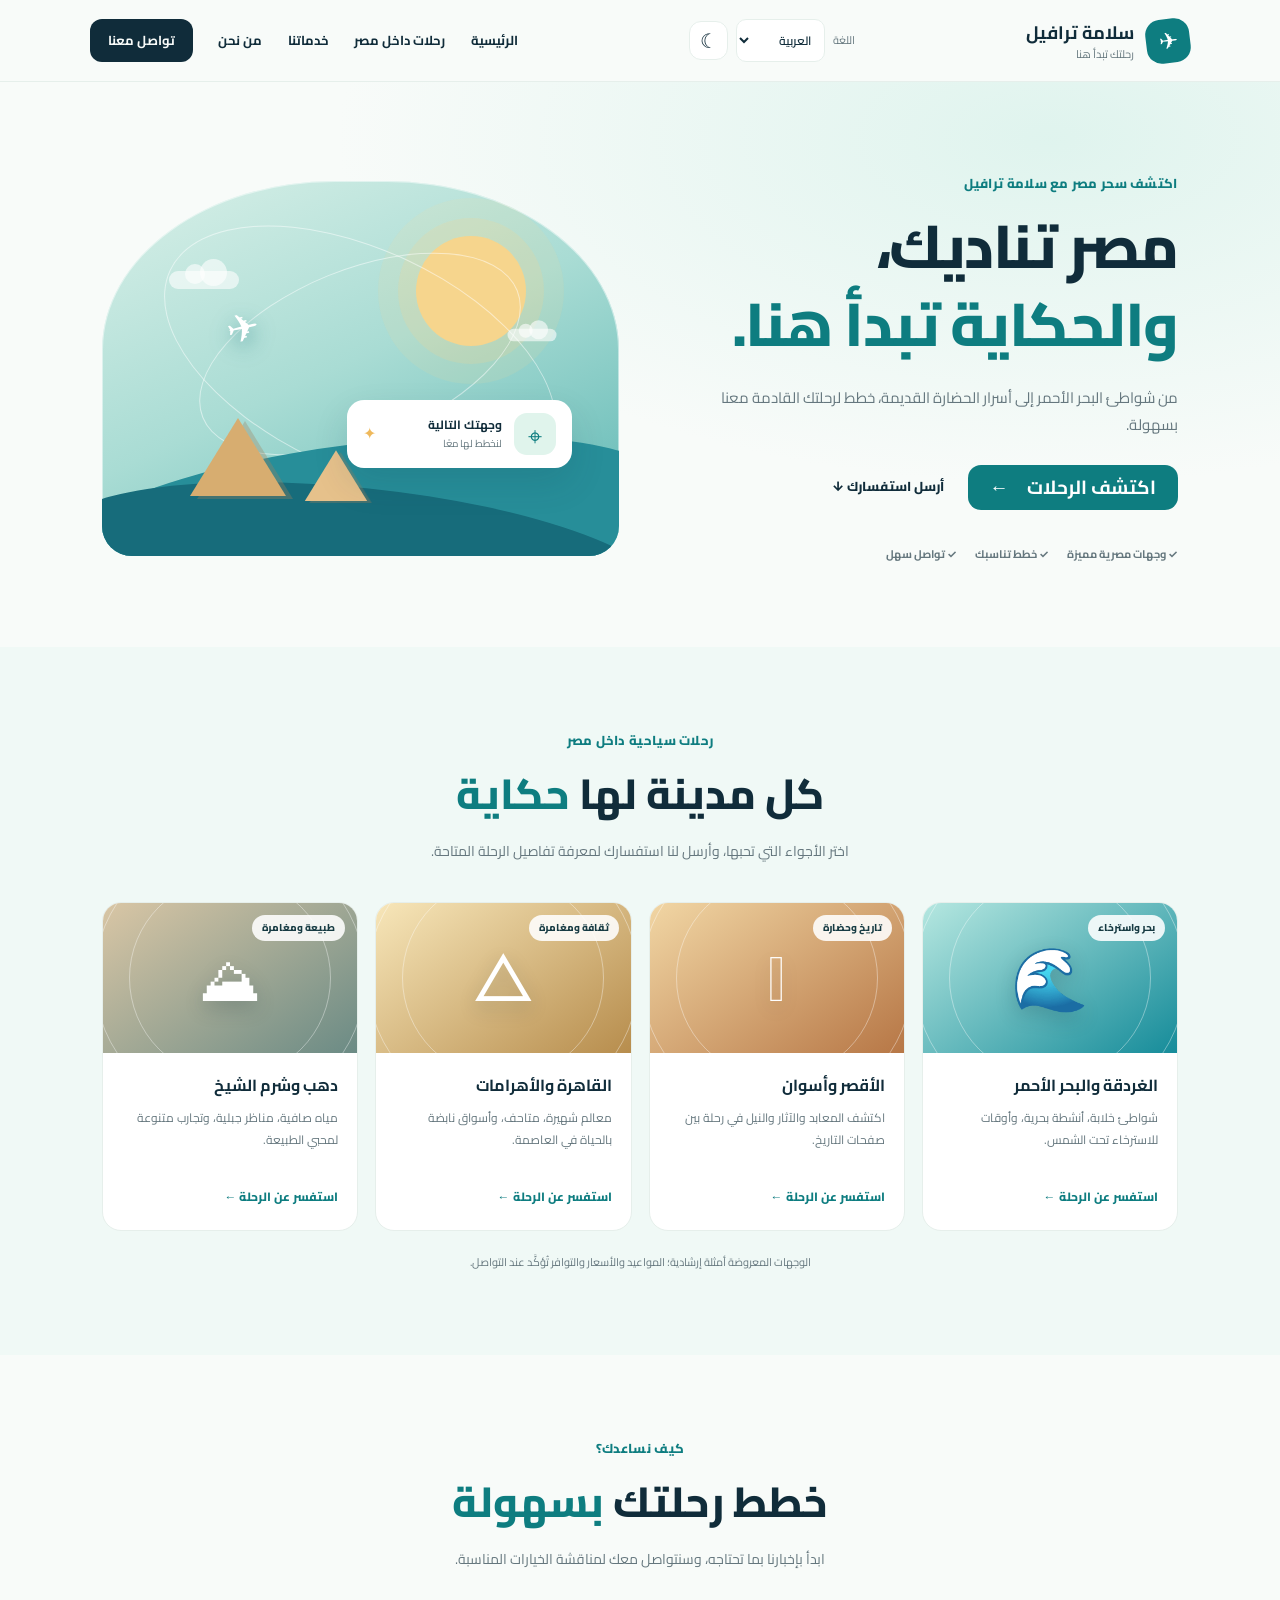
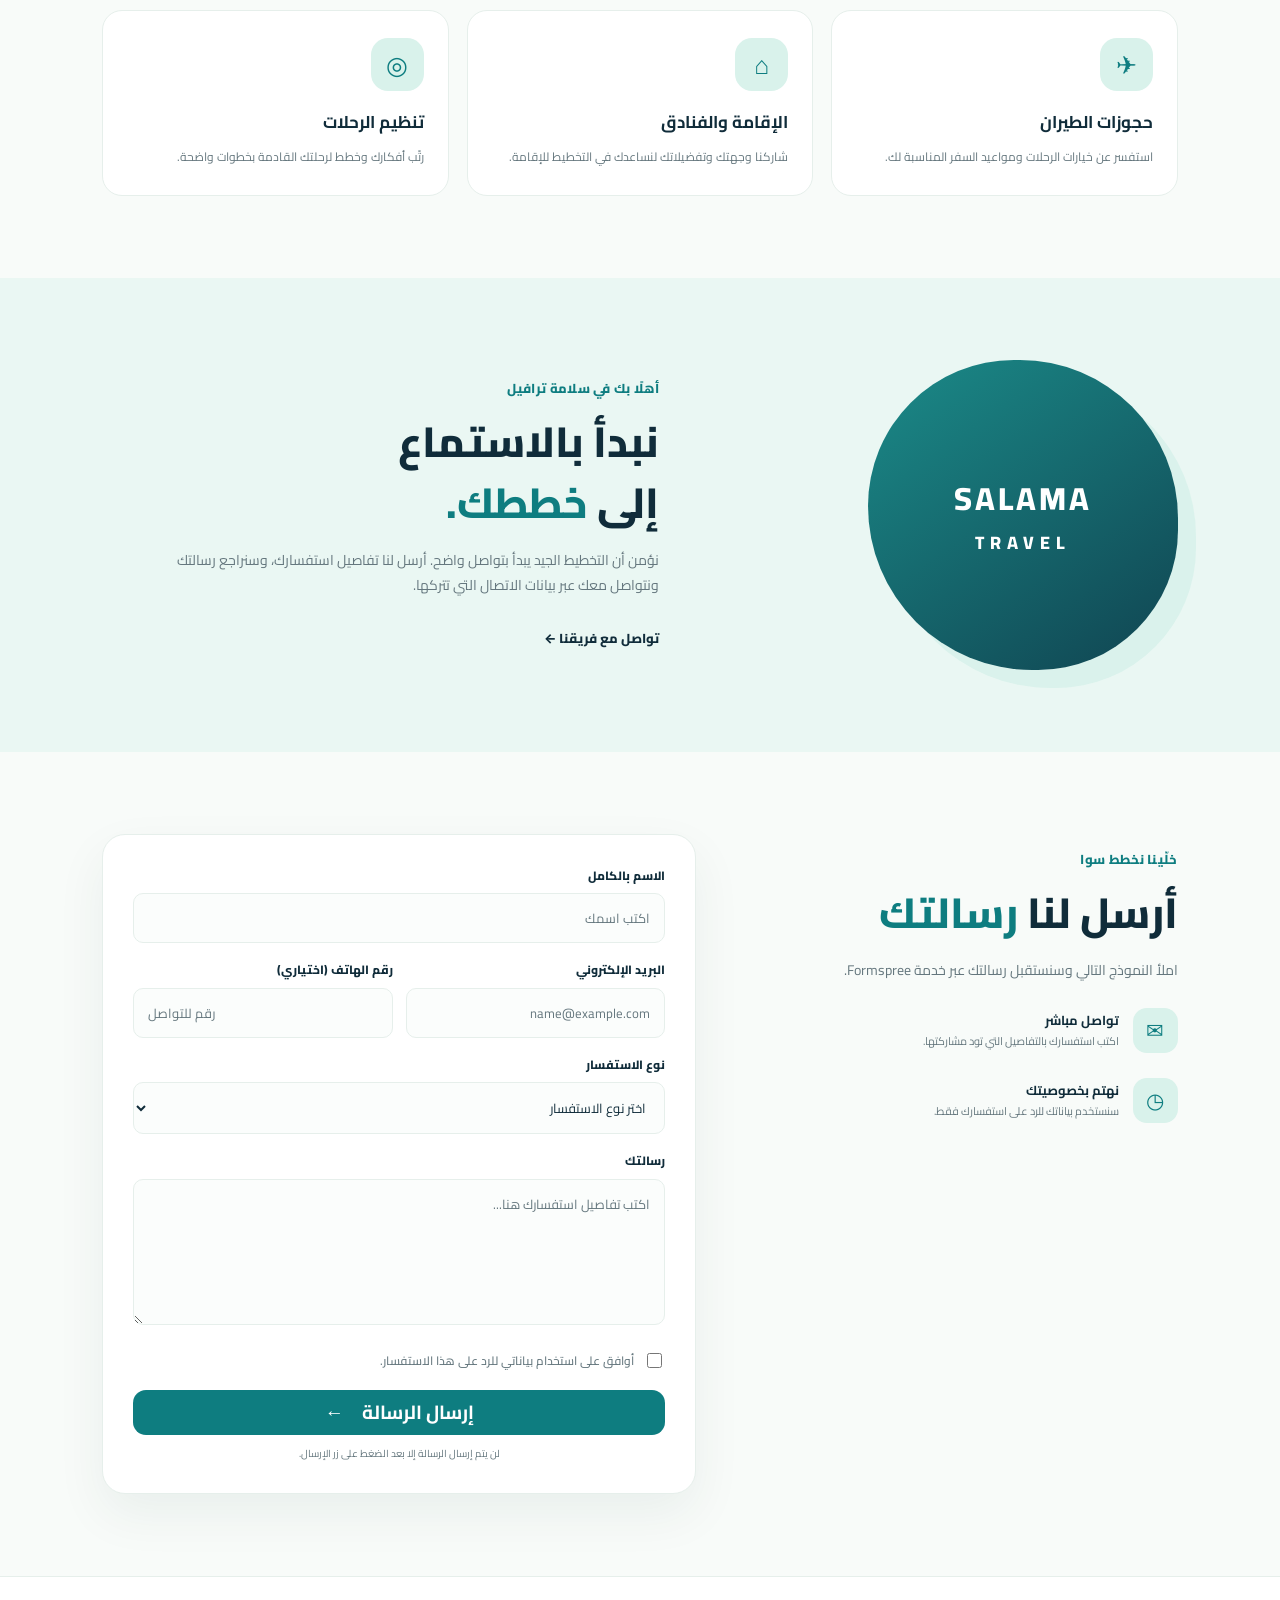
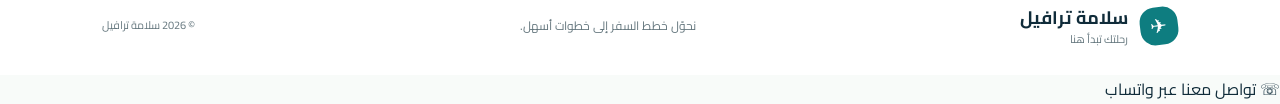
==== commit ae261ad3: "Update index.html" ====
--- a/index.html
+++ b/index.html
@@ -90,5 +90,18 @@
 
   <footer class="footer"><a class="brand footer-brand" href="#home"><span class="brand-mark">✈</span><span><strong data-i18n="brand">سلامة ترافيل</strong><small data-i18n="tagline">رحلتك تبدأ هنا</small></span></a><p data-i18n="footerLine">نحوّل خطط السفر إلى خطوات أسهل.</p><span class="copyright">© <span id="year"></span> <span data-i18n="brand">سلامة ترافيل</span></span></footer>
   <script src="script.js"></script>
+  
+<!-- زر التواصل عبر واتساب -->
+<a
+  href="https://wa.me/201030033154"
+  class="whatsapp-float"
+  target="_blank"
+  rel="noopener noreferrer"
+  aria-label="تواصل معنا عبر واتساب"
+>
+  <span class="whatsapp-icon">☏</span>
+  <span>تواصل معنا عبر واتساب</span>
+</a>
+
 </body>
 </html>
